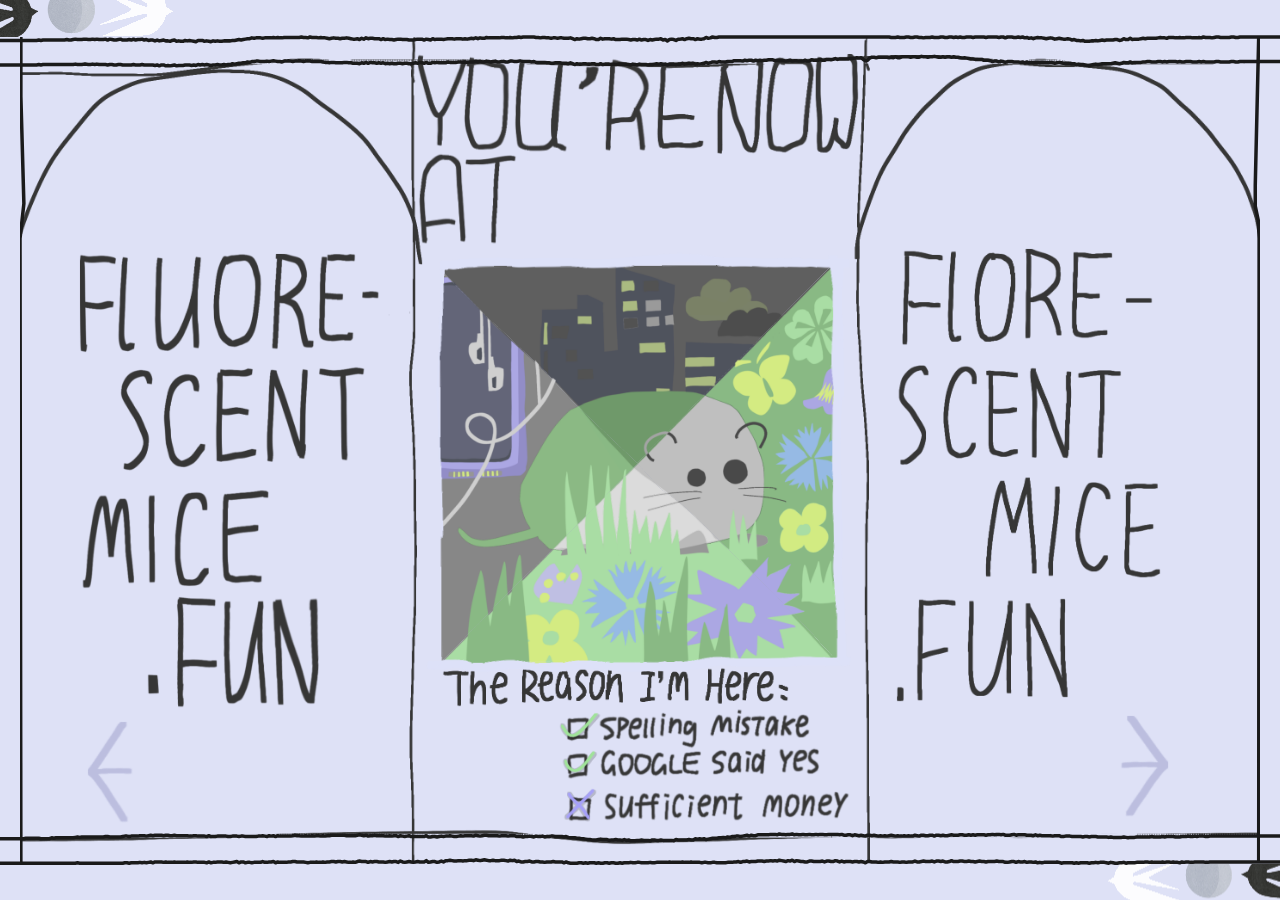
==== public/index.html @ e05ed1c2 "Ship portrait void railings, swallow flow, and UI polish. Add aspect-aware A/I railings with opaque " ====
<!DOCTYPE html>
<html lang="zh-CN">
<head>
  <meta charset="UTF-8" />
  <meta name="viewport" content="width=device-width, initial-scale=1" />
  <title>Attic — fluorescentmice.fun</title>
  <link rel="icon" href="./favicon.ico" sizes="any" />
  <link rel="icon" type="image/png" href="./favicon-32.png" sizes="32x32" />
  <link rel="apple-touch-icon" href="./apple-touch-icon.png" />
  <link rel="preconnect" href="https://fonts.googleapis.com" />
  <link rel="preconnect" href="https://fonts.gstatic.com" crossorigin />
  <link href="https://fonts.googleapis.com/css2?family=Noto+Sans+SC:wght@500;600;700&family=Syne:wght@500;600;700&display=swap" rel="stylesheet" />
  <link rel="stylesheet" href="./cover.css" />
  <link rel="stylesheet" href="./enter.css" />
  <link rel="stylesheet" href="./home.css" />
</head>
<body>
  <div class="flash" id="flash" aria-hidden="true"></div>

  <div class="camera" id="camera">
    <main id="stage" class="stage" aria-label="Attic cover">
      <!-- portrait letterbox: responsive swallow flow (canvas) -->
      <div class="stage-void stage-void-top" aria-hidden="true">
        <div class="void-parallax void-parallax-far" aria-hidden="true">
          <div class="void-railing-arch-back" aria-hidden="true"></div>
          <div class="void-railing-back" aria-hidden="true"></div>
        </div>
        <div class="void-parallax void-parallax-mid">
          <div class="void-row void-row-edge">
            <canvas class="void-flow-canvas" data-side="top" data-slot="edge" data-reversed="1"></canvas>
          </div>
          <div class="void-row void-row-inner">
            <canvas class="void-flow-canvas" data-side="top" data-slot="inner" data-reversed="1"></canvas>
          </div>
          <div class="void-row void-row-art">
            <canvas class="void-flow-canvas" data-side="top" data-slot="art" data-reversed="0"></canvas>
          </div>
        </div>
        <div class="void-parallax void-parallax-near" aria-hidden="true">
          <div class="void-railing-arch-front" aria-hidden="true"></div>
          <div class="void-railing-front" aria-hidden="true"></div>
        </div>
      </div>
      <div class="stage-void stage-void-bot" aria-hidden="true">
        <div class="void-parallax void-parallax-far" aria-hidden="true">
          <div class="void-railing-arch-back" aria-hidden="true"></div>
          <div class="void-railing-back" aria-hidden="true"></div>
        </div>
        <div class="void-parallax void-parallax-mid">
          <div class="void-row void-row-art">
            <canvas class="void-flow-canvas" data-side="bot" data-slot="art" data-reversed="1"></canvas>
          </div>
          <div class="void-row void-row-inner">
            <canvas class="void-flow-canvas" data-side="bot" data-slot="inner" data-reversed="0"></canvas>
          </div>
          <div class="void-row void-row-edge">
            <canvas class="void-flow-canvas" data-side="bot" data-slot="edge" data-reversed="0"></canvas>
          </div>
        </div>
        <div class="void-parallax void-parallax-near" aria-hidden="true">
          <div class="void-railing-arch-front" aria-hidden="true"></div>
          <div class="void-railing-front" aria-hidden="true"></div>
        </div>
      </div>
      <!-- horizontals bleed to full viewport width past the verticals -->
      <svg class="frame-rails-bleed" id="rails-bleed" viewBox="0 0 2880 1920" aria-hidden="true"></svg>
      <div class="artboard" id="artboard">
        <svg class="frame-rails z-rails" viewBox="0 0 2880 1920" aria-hidden="true"></svg>

        <img class="layer z-base" data-layer="outline" alt="" draggable="false" />

        <div class="letters z-content" id="letters" aria-label="YOU'RE NOW AT"></div>

        <div class="illustration z-content" id="illustration" aria-label="Attic illustration"></div>

        <img class="layer z-content" data-layer="text-reason" alt="" draggable="false" />
        <img class="layer z-content" data-layer="checklist-text" alt="" draggable="false" />

        <svg class="sketch-underlines z-under-glyphs" viewBox="0 0 2880 1920" aria-hidden="true"></svg>
        <button type="button" class="text-hit text-hit-top z-texthit" id="hit-top-text" aria-label="YOU'RE NOW AT"></button>
        <div class="text-hits-bottom z-texthit" id="hits-bottom-text"></div>

        <svg class="doors doors-shade z-shade" viewBox="0 0 2880 1920" aria-hidden="true">
          <defs>
            <path id="door-left-path" />
            <path id="door-right-path" />
          </defs>
          <use href="#door-left-path" class="door-shade" data-door="left" />
          <use href="#door-right-path" class="door-shade" data-door="right" />
        </svg>

        <div class="wipe z-underline" data-wipe="underline-green">
          <img class="layer" data-layer="underline-green" alt="" draggable="false" />
        </div>
        <div class="wipe z-underline" data-wipe="underline-magenta">
          <img class="layer" data-layer="underline-magenta" alt="" draggable="false" />
        </div>
        <img class="layer pin z-accent" data-layer="pin-green" alt="" draggable="false" />
        <img class="layer pin z-accent" data-layer="pin-magenta" alt="" draggable="false" />

        <div class="marks z-accent" id="marks" aria-hidden="true"></div>

        <!-- idle/hover: text + arrows on doors -->
        <div class="door-swing-plane z-doordeco" id="door-swing-left" data-side="left">
          <img class="layer" data-layer="text-left-fluorescent" alt="" draggable="false" />
          <img class="layer arrow" data-layer="arrow-left" data-arrow="left" alt="" draggable="false" />
        </div>
        <div class="door-swing-plane z-doordeco" id="door-swing-right" data-side="right">
          <img class="layer" data-layer="text-right-florescent" alt="" draggable="false" />
          <img class="layer arrow" data-layer="arrow-right" data-arrow="right" alt="" draggable="false" />
        </div>

        <svg class="doors doors-hit z-hit" viewBox="0 0 2880 1920" aria-hidden="true">
          <a class="door-link" id="door-left-link" href="#home" data-side="left" aria-label="Enter via fluorescentmice.fun">
            <use href="#door-left-path" class="door-hit" data-door="left" />
          </a>
          <a class="door-link" id="door-right-link" href="#home" data-side="right" aria-label="Enter via florescentmice.fun">
            <use href="#door-right-path" class="door-hit" data-door="right" />
          </a>
        </svg>

        <!-- PNG 失败时：纯 SVG + 字体占位，避免浏览器破图叠字 -->
        <div class="cover-fallback" id="cover-fallback" hidden>
          <svg class="cover-fallback-art" viewBox="0 0 720 480" role="img" aria-labelledby="cover-fallback-title">
            <title id="cover-fallback-title">Attic 封面占位</title>
            <defs>
              <pattern id="fb-stripes" patternUnits="userSpaceOnUse" width="18" height="40" patternTransform="skewX(-28)">
                <rect width="9" height="40" fill="#1a1a18"/>
              </pattern>
            </defs>
            <!-- twin door arches -->
            <g fill="none" stroke="#3a3b4a" stroke-width="7" stroke-linecap="round" stroke-linejoin="round">
              <path d="M118 360 V188 C118 118 168 78 218 78 C268 78 318 118 318 188 V360"/>
              <path d="M402 360 V188 C402 118 452 78 502 78 C552 78 602 118 602 188 V360"/>
              <path d="M168 360 V210"/>
              <path d="M268 360 V210"/>
              <path d="M452 360 V210"/>
              <path d="M552 360 V210"/>
            </g>
            <circle cx="198" cy="250" r="6" fill="#5e5f70"/>
            <circle cx="532" cy="250" r="6" fill="#5e5f70"/>
            <!-- barrier + cone -->
            <g transform="translate(248 292)">
              <rect x="0" y="8" width="168" height="28" rx="2" fill="#e0b045"/>
              <rect x="0" y="8" width="168" height="28" rx="2" fill="url(#fb-stripes)"/>
              <rect x="4" y="36" width="5" height="14" rx="1" fill="#5a4636"/>
              <rect x="159" y="36" width="5" height="14" rx="1" fill="#5a4636"/>
              <text class="cover-fallback-barrier" x="84" y="28" text-anchor="middle">施工中</text>
              <g transform="translate(178 -6)">
                <ellipse cx="20" cy="54" rx="14" ry="3" fill="#3d291c" opacity="0.28"/>
                <path d="M6 50 L20 4 L34 50 Z" fill="#e07a3a"/>
                <path d="M10 50 L20 10 L30 50 Z" fill="#c45c4a"/>
                <rect x="5" y="48" width="30" height="5" rx="1" fill="#1a1a18"/>
                <rect x="12" y="22" width="16" height="4" rx="1" fill="#f7f1e4"/>
                <rect x="10" y="34" width="20" height="4" rx="1" fill="#f7f1e4"/>
              </g>
            </g>
          </svg>
          <div class="cover-fallback-copy">
            <p class="cover-fallback-brand">Attic</p>
            <p class="cover-fallback-lede">阁楼门还在，画暂时没跟上。</p>
            <div class="cover-fallback-actions">
              <button type="button" class="cover-fallback-btn" data-enter="left">fluorescentmice.fun</button>
              <button type="button" class="cover-fallback-btn" data-enter="right">florescentmice.fun</button>
            </div>
          </div>
        </div>
      </div>
    </main>

    <!-- above home + outside .stage hole-mask so the leaf stays solid -->
    <div class="door-enter-layer" id="door-enter-layer" aria-hidden="true">
      <svg class="door-beyond" viewBox="0 0 2880 1920" aria-hidden="true">
        <defs>
          <radialGradient id="door-beyond-glow" cx="50%" cy="45%" r="65%">
            <stop offset="0%" stop-color="#fffef6" stop-opacity="1" />
            <stop offset="45%" stop-color="#f4f0ff" stop-opacity="0.95" />
            <stop offset="100%" stop-color="#dee1f6" stop-opacity="0.2" />
          </radialGradient>
        </defs>
        <path id="door-beyond-path" fill="url(#door-beyond-glow)" />
      </svg>
      <div class="door-pivot" id="door-pivot">
        <div class="door-pivot-root" id="door-pivot-root">
          <div class="door-leaf-thickness" id="door-leaf-thickness" aria-hidden="true"></div>
          <div class="door-face-plane" id="door-face-plane">
            <svg class="door-leaf-svg" viewBox="0 0 2880 1920" aria-hidden="true">
              <path id="door-leaf-path" class="door-leaf-face" fill="#5e5f70" />
            </svg>
            <div class="door-pivot-deco" id="door-pivot-deco"></div>
          </div>
        </div>
      </div>
    </div>
  </div>

  <section class="home" id="home" aria-hidden="true" aria-label="Home">
    <div class="home-atmosphere" aria-hidden="true"></div>
    <div class="home-frame">
      <nav class="bento" aria-label="功能入口 mock">
        <a class="tile c-sky span-banner" href="#about">
          <svg class="motif motif-banner" viewBox="0 0 120 28" aria-hidden="true">
            <circle cx="98" cy="9" r="5" fill="#e8c84a"/>
            <path d="M8 22 Q28 6 48 18 T88 16 L120 22 L120 28 L0 28 Z" fill="#6a8f52"/>
            <rect x="18" y="10" width="14" height="12" fill="#c45c4a"/>
            <path d="M16 10 H34 L30 6 H20 Z" fill="#f0e6d2"/>
          </svg>
          <span class="tile-title">关于阁楼</span>
        </a>

        <a class="tile c-blue span-pear" href="#materials">
          <svg class="motif" viewBox="0 0 40 48" aria-hidden="true">
            <ellipse cx="20" cy="28" rx="12" ry="14" fill="#e8c84a"/>
            <path d="M20 12 C20 12 28 8 30 14" fill="none" stroke="#4a6b38" stroke-width="2"/>
            <ellipse cx="28" cy="12" rx="5" ry="3" fill="#6a8f52"/>
          </svg>
          <span class="tile-title">素材箱</span>
        </a>

        <a class="tile c-brown span-cow" href="#tools">
          <!-- Polish matchbox cow: cream body, black head + patches -->
          <svg class="motif motif-cow" viewBox="0 0 96 56" aria-hidden="true">
            <!-- legs -->
            <rect x="28" y="38" width="5" height="16" fill="#f2f1e6"/>
            <rect x="40" y="38" width="5" height="16" fill="#f2f1e6"/>
            <rect x="58" y="38" width="5" height="16" fill="#f2f1e6"/>
            <rect x="70" y="38" width="5" height="16" fill="#f2f1e6"/>
            <!-- body -->
            <path d="M24 18
              C24 12 30 8 42 8
              L68 8
              C80 8 86 12 86 20
              L86 38
              L24 38
              Z" fill="#f2f1e6"/>
            <!-- tail -->
            <path d="M86 16 L94 12 L92 20 L86 22 Z" fill="#f2f1e6"/>
            <!-- hind patch -->
            <ellipse cx="72" cy="24" rx="11" ry="10" fill="#1a1a18"/>
            <!-- shoulder patch -->
            <path d="M28 12 L48 10 L46 34 L26 34 Z" fill="#1a1a18"/>
            <!-- black head -->
            <path d="M8 14
              L26 12
              L28 34
              L10 36
              C6 36 4 30 4 24
              C4 18 6 14 8 14 Z" fill="#1a1a18"/>
            <!-- ear -->
            <ellipse cx="18" cy="12" rx="4" ry="3" fill="#1a1a18"/>
            <!-- horns -->
            <path d="M12 12 C10 6 8 5 9 10" fill="none" stroke="#1a1a18" stroke-width="2.2" stroke-linecap="round"/>
            <path d="M20 11 C22 5 24 4 23 10" fill="none" stroke="#1a1a18" stroke-width="2.2" stroke-linecap="round"/>
          </svg>
          <span class="tile-title">工具集</span>
        </a>

        <div class="home-hello span-hello">
          <p class="home-brand">Attic</p>
          <h1 class="home-title">嗨，我是 guzi。</h1>
          <p class="home-lede">
            全栈开发 × 手绘设计。<br />
            这里是不断生长的互联网角落——访客不会空手而归。
          </p>
        </div>

        <div class="home-build span-build" aria-hidden="true">
          <div class="build-row" id="build-row">
            <svg class="build-barrier" viewBox="0 0 200 56" preserveAspectRatio="xMidYMid meet" role="img">
              <title>施工中</title>
              <defs>
                <pattern id="barrier-stripes" patternUnits="userSpaceOnUse" width="18" height="56" patternTransform="skewX(-28)">
                  <rect width="9" height="56" fill="#1a1a18"/>
                </pattern>
              </defs>
              <rect x="0" y="8" width="200" height="28" rx="2" fill="#e0b045"/>
              <rect x="0" y="8" width="200" height="28" rx="2" fill="url(#barrier-stripes)"/>
              <rect x="4" y="36" width="5" height="16" rx="1" fill="#5a4636"/>
              <rect x="191" y="36" width="5" height="16" rx="1" fill="#5a4636"/>
              <text class="home-build-label" x="100" y="28" text-anchor="middle" fill="#ffffff" font-size="14" font-weight="700">施工中</text>
            </svg>
            <svg class="build-cone" viewBox="0 0 40 70" preserveAspectRatio="xMidYMid meet" aria-hidden="true">
              <ellipse cx="20" cy="64" rx="16" ry="3" fill="#3d291c" opacity="0.28"/>
              <path d="M6 60 L20 6 L34 60 Z" fill="#e07a3a"/>
              <path d="M10 60 L20 12 L30 60 Z" fill="#c45c4a"/>
              <rect x="4" y="58" width="32" height="5" rx="1" fill="#1a1a18"/>
              <rect x="12" y="26" width="16" height="5" rx="1" fill="#f7f1e4"/>
              <rect x="10" y="40" width="20" height="5" rx="1" fill="#f7f1e4"/>
            </svg>
          </div>
        </div>

        <a class="tile c-butter span-sheep" href="#trophies">
          <!-- Polish matchbox ram: cream silhouette + black spiral horn -->
          <svg class="motif motif-sheep" viewBox="0 0 72 48" aria-hidden="true">
            <rect x="22" y="32" width="3.5" height="14" fill="#f2f1e6"/>
            <rect x="30" y="32" width="3.5" height="14" fill="#f2f1e6"/>
            <rect x="44" y="32" width="3.5" height="14" fill="#f2f1e6"/>
            <rect x="52" y="32" width="3.5" height="14" fill="#f2f1e6"/>
            <rect x="20" y="14" width="42" height="22" rx="9" fill="#f2f1e6"/>
            <!-- head bump -->
            <path d="M14 16 C14 10 20 8 26 10 L28 22 L16 24 C13 24 12 20 14 16 Z" fill="#f2f1e6"/>
            <!-- spiral horn -->
            <path d="M22 12
              C14 8 10 12 12 18
              C14 24 22 24 26 20
              C22 22 16 20 16 16
              C16 12 20 11 24 13 Z" fill="#1a1a18"/>
          </svg>
          <span class="tile-title">奖杯柜</span>
        </a>

        <a class="tile c-moss span-corn" href="#lab">
          <svg class="motif" viewBox="0 0 36 56" aria-hidden="true">
            <path d="M10 18 C4 28 5 42 12 50 L14 28 Z" fill="#7aab5a"/>
            <path d="M26 18 C32 28 31 42 24 50 L22 28 Z" fill="#6a9a4a"/>
            <ellipse cx="18" cy="28" rx="7" ry="18" fill="#e8c84a"/>
            <circle cx="16" cy="18" r="1.3" fill="#c49a2e"/>
            <circle cx="20" cy="22" r="1.3" fill="#c49a2e"/>
            <circle cx="16" cy="26" r="1.3" fill="#c49a2e"/>
            <circle cx="20" cy="30" r="1.3" fill="#c49a2e"/>
            <circle cx="16" cy="34" r="1.3" fill="#c49a2e"/>
            <circle cx="20" cy="38" r="1.3" fill="#c49a2e"/>
            <path d="M18 8 C14 12 14 16 18 12 C22 16 22 12 18 8 Z" fill="#5f8a4e"/>
          </svg>
          <span class="tile-title">实验桌</span>
        </a>

        <a class="tile c-mustard span-star" href="#notes">
          <svg class="motif" viewBox="0 0 48 48" aria-hidden="true">
            <rect x="18" y="18" width="12" height="12" transform="rotate(45 24 24)" fill="#f0e6d2"/>
            <path fill="#d29aa4" d="M24 4 L28 16 L24 20 L20 16 Z"/>
            <path fill="#d29aa4" d="M44 24 L32 28 L28 24 L32 20 Z"/>
            <path fill="#d29aa4" d="M24 44 L20 32 L24 28 L28 32 Z"/>
            <path fill="#d29aa4" d="M4 24 L16 20 L20 24 L16 28 Z"/>
            <path fill="#c47352" d="M24 16 L28 24 L24 32 L20 24 Z"/>
          </svg>
          <span class="tile-title">旅途小记</span>
        </a>

        <a class="tile c-blue span-flower" href="#inbox">
          <div class="flower-row" id="flower-row" aria-hidden="true"></div>
          <span class="tile-title">来信</span>
        </a>

        <a class="tile c-olive span-cow2" href="#garden">
          <!-- matchbox ewe (no horn) + facing right cow pair feel: cream sheep -->
          <svg class="motif motif-sheep" viewBox="0 0 72 48" aria-hidden="true">
            <rect x="18" y="32" width="3.5" height="14" fill="#f2f1e6"/>
            <rect x="26" y="32" width="3.5" height="14" fill="#f2f1e6"/>
            <rect x="40" y="32" width="3.5" height="14" fill="#f2f1e6"/>
            <rect x="48" y="32" width="3.5" height="14" fill="#f2f1e6"/>
            <rect x="14" y="14" width="42" height="22" rx="9" fill="#f2f1e6"/>
            <path d="M48 16 C48 10 54 8 60 10 L62 22 L50 24 C47 24 46 20 48 16 Z" fill="#f2f1e6"/>
          </svg>
          <span class="tile-title">绵羊栏</span>
        </a>

        <a class="tile c-forest span-rabbit" href="#garden">
          <!-- folk flowers from reference sheet -->
          <svg class="motif motif-garden" viewBox="0 0 120 56" aria-hidden="true">
            <!-- 1: white rays + yellow center + green stem -->
            <g transform="translate(4,2)">
              <g stroke="#f2f1e6" stroke-width="1.4" stroke-linecap="round">
                <line x1="18" y1="16" x2="18" y2="2"/>
                <line x1="18" y1="16" x2="18" y2="30"/>
                <line x1="18" y1="16" x2="4" y2="16"/>
                <line x1="18" y1="16" x2="32" y2="16"/>
                <line x1="18" y1="16" x2="8" y2="6"/>
                <line x1="18" y1="16" x2="28" y2="6"/>
                <line x1="18" y1="16" x2="8" y2="26"/>
                <line x1="18" y1="16" x2="28" y2="26"/>
                <line x1="18" y1="16" x2="6" y2="11"/>
                <line x1="18" y1="16" x2="30" y2="11"/>
                <line x1="18" y1="16" x2="6" y2="21"/>
                <line x1="18" y1="16" x2="30" y2="21"/>
              </g>
              <circle cx="18" cy="16" r="5.5" fill="#e8c84a"/>
              <path d="M18 22 V52" stroke="#5f8a4e" stroke-width="2" fill="none"/>
              <ellipse cx="11" cy="30" rx="5" ry="2.4" fill="#5f8a4e" transform="rotate(-35 11 30)"/>
              <ellipse cx="25" cy="30" rx="5" ry="2.4" fill="#5f8a4e" transform="rotate(35 25 30)"/>
              <ellipse cx="11" cy="38" rx="5" ry="2.4" fill="#5f8a4e" transform="rotate(-35 11 38)"/>
              <ellipse cx="25" cy="38" rx="5" ry="2.4" fill="#5f8a4e" transform="rotate(35 25 38)"/>
              <ellipse cx="12" cy="46" rx="4.5" ry="2.2" fill="#5f8a4e" transform="rotate(-32 12 46)"/>
              <ellipse cx="24" cy="46" rx="4.5" ry="2.2" fill="#5f8a4e" transform="rotate(32 24 46)"/>
            </g>
            <!-- 2: thistle — yellow spikes on blue cup -->
            <g transform="translate(42,0)">
              <g fill="#e8c84a">
                <path d="M18 20 L14 2 L16.5 18 Z"/>
                <path d="M18 20 L18 1 L19.5 18 Z"/>
                <path d="M18 20 L22 2 L19.5 18 Z"/>
                <path d="M18 20 L10 6 L15 18 Z"/>
                <path d="M18 20 L26 6 L21 18 Z"/>
                <path d="M18 20 L8 12 L15.5 19 Z"/>
                <path d="M18 20 L28 12 L20.5 19 Z"/>
              </g>
              <path d="M11 20 L18 28 L25 20 Z" fill="#2a4a6e"/>
              <path d="M18 28 V52" stroke="#2a4a6e" stroke-width="2" fill="none"/>
              <path d="M18 34 L8 28 L10 36 Z" fill="#2a4a6e"/>
              <path d="M18 34 L28 28 L26 36 Z" fill="#2a4a6e"/>
              <path d="M18 44 L9 38 L11 46 Z" fill="#2a4a6e"/>
              <path d="M18 44 L27 38 L25 46 Z" fill="#2a4a6e"/>
            </g>
            <!-- 3: white daisy + yellow dotted center + blue stem -->
            <g transform="translate(80,2)">
              <ellipse cx="18" cy="8" rx="4.2" ry="7" fill="#f2f1e6"/>
              <ellipse cx="18" cy="24" rx="4.2" ry="7" fill="#f2f1e6"/>
              <ellipse cx="10" cy="16" rx="7" ry="4.2" fill="#f2f1e6"/>
              <ellipse cx="26" cy="16" rx="7" ry="4.2" fill="#f2f1e6"/>
              <ellipse cx="12" cy="10" rx="5.5" ry="3.2" fill="#f2f1e6" transform="rotate(-40 12 10)"/>
              <ellipse cx="24" cy="10" rx="5.5" ry="3.2" fill="#f2f1e6" transform="rotate(40 24 10)"/>
              <ellipse cx="12" cy="22" rx="5.5" ry="3.2" fill="#f2f1e6" transform="rotate(40 12 22)"/>
              <ellipse cx="24" cy="22" rx="5.5" ry="3.2" fill="#f2f1e6" transform="rotate(-40 24 22)"/>
              <circle cx="18" cy="16" r="6.2" fill="#e8c84a"/>
              <circle cx="16" cy="14" r="1.1" fill="#2a4a6e"/>
              <circle cx="20" cy="14.5" r="1.1" fill="#2a4a6e"/>
              <circle cx="15.5" cy="17.5" r="1.1" fill="#2a4a6e"/>
              <circle cx="18.5" cy="18.5" r="1.1" fill="#2a4a6e"/>
              <circle cx="21" cy="17" r="1.1" fill="#2a4a6e"/>
              <path d="M18 22 V52" stroke="#8eabbf" stroke-width="2" fill="none"/>
              <ellipse cx="11" cy="34" rx="6" ry="2.8" fill="#8eabbf" transform="rotate(-28 11 34)"/>
              <ellipse cx="25" cy="34" rx="6" ry="2.8" fill="#8eabbf" transform="rotate(28 25 34)"/>
              <ellipse cx="11" cy="44" rx="5.5" ry="2.6" fill="#8eabbf" transform="rotate(-28 11 44)"/>
              <ellipse cx="25" cy="44" rx="5.5" ry="2.6" fill="#8eabbf" transform="rotate(28 25 44)"/>
            </g>
          </svg>
          <span class="tile-title">拼布花园</span>
        </a>
      </nav>
    </div>
  </section>

  <script type="module" src="./cover.js"></script>
</body>
</html>
---- public/cover.css ----
:root {
  --bg: #dee1f6;
  --art-w: 2880;
  --art-h: 1920;
  --page-margin-x: 20px;
  --page-margin-y: 22px;
  --ease-soft: cubic-bezier(0.22, 0.61, 0.36, 1);
  --ease-land: cubic-bezier(0.34, 1.3, 0.64, 1);
}

* {
  box-sizing: border-box;
}

html,
body {
  margin: 0;
  height: 100%;
  background: var(--bg);
}

body {
  overflow: hidden;
}

.stage {
  position: relative;
  width: 100%;
  height: 100%;
  display: grid;
  place-items: center;
  background: var(--bg);
  overflow: hidden;
}

/* portrait letterbox: canvas swallow flow — responsive modes */
.stage-void {
  display: none;
  position: absolute;
  left: 0;
  right: 0;
  z-index: 0;
  pointer-events: auto;
  cursor: pointer;
  background-color: var(--bg);
  overflow: visible;
}

.stage-void.is-hidden {
  visibility: hidden;
  pointer-events: none;
}

/* Depth planes for door-zoom parallax (far / mid flock / near) */
.void-parallax {
  position: absolute;
  inset: 0;
  pointer-events: none;
}

.void-parallax-far {
  z-index: 0;
}

.void-parallax-mid {
  z-index: 1;
  /* keep letterbox interactive for moon toggle */
  pointer-events: auto;
}

.void-parallax-near {
  z-index: 3;
}

/* —— portrait railings —— */
/* Tall portrait A-ribs: split front/back so swallows thread the gaps.
   Drawn as background-image (same as posts) — black mask+luminance made them vanish. */
.void-railing-arch-back,
.void-railing-arch-front {
  display: none;
  position: absolute;
  inset: 0;
  pointer-events: none;
  background-repeat: repeat-x;
  background-position: 0 0;
}

.void-railing-arch-back {
  z-index: 0;
  opacity: 0.65;
  background-image: url("./parts/void-railing-arch-back.svg");
}

.void-railing-arch-front {
  z-index: 3;
  /* keep at 1 so horizontal gray bars stay fully opaque (strokes use softer #8B90A8) */
  opacity: 1;
  background-image: url("./parts/void-railing-arch-front.svg");
}

/* Near-square: pillars alternate front/back; gray rails hug black outline */
.void-railing-back,
.void-railing-front {
  display: none;
  position: absolute;
  inset: 0;
  pointer-events: none;
  background-repeat: repeat-x;
  /* tile = 2 slots; roomy gaps between alternating posts — do not reuse A density */
  background-size: 200px 100%;
  background-position: 0 0;
}

.void-railing-back {
  z-index: 0;
  opacity: 0.5;
  background-image: url("./parts/void-railing-post-back.svg");
}

.void-railing-front {
  z-index: 2;
  opacity: 1;
  background-image: url("./parts/void-railing-post-front.svg");
}

.void-row {
  position: absolute;
  left: 0;
  right: 0;
  z-index: 1;
  height: var(--void-tile, 64px);
  opacity: 0;
  visibility: hidden;
  /* Only fade — animating top/bottom across mode switches parks rows off-screen. */
  transition: opacity 0.18s linear;
}

/* Tall A-railing (aspect ≤ 41/50). Two densities vs ref shot ≈ 2/3. */
@media (max-aspect-ratio: 41 / 50) {
  .void-railing-arch-back,
  .void-railing-arch-front {
    display: block;
    background-size: 80px 100%;
  }

  .void-railing-arch-back {
    background-image: url("./parts/void-railing-arch-back.svg");
    background-position: 40px 0;
  }

  .void-railing-arch-front {
    background-image: url("./parts/void-railing-arch-front.svg");
    background-position: 0 0;
  }

  /* wider-than-ref: top tips point down; gray ends swap with the flip */
  .stage-void-top .void-railing-arch-back,
  .stage-void-top .void-railing-arch-front {
    transform: scaleY(-1);
    transform-origin: center center;
  }

  .void-row:has(canvas[data-reversed="0"]) {
    z-index: 1;
  }
  .void-row:has(canvas[data-reversed="1"]) {
    z-index: 2;
  }
}

/* Narrower than ref → denser A, both voids tips up, black=narrow / page=thick */
@media (max-aspect-ratio: 2 / 3) {
  .void-railing-arch-back,
  .void-railing-arch-front {
    background-size: 52px 100%;
  }

  .void-railing-arch-back {
    background-image: url("./parts/void-railing-arch-back-dense.svg");
    background-position: 26px 0;
  }

  .void-railing-arch-front {
    background-image: url("./parts/void-railing-arch-front-dense.svg");
    background-position: 0 0;
  }

  /* cancel flip — tips stay up on top void too */
  .stage-void-top .void-railing-arch-back,
  .stage-void-top .void-railing-arch-front {
    transform: none;
  }

  /* top void: page at tip → thick tip rail / narrow black foot; tips below gray */
  .stage-void-top .void-railing-arch-front {
    background-image: url("./parts/void-railing-arch-front-dense-top.svg");
  }

  .stage-void-top .void-railing-arch-back {
    background-image: url("./parts/void-railing-arch-back-dense-top.svg");
  }

  /* nudge top swallow band slightly toward the artboard */
  .stage-void-top:not(.is-half) .void-parallax-mid {
    top: 12px;
  }
}

/* Near square (≈0.82–1): hand-drawn post sandwich */
@media (min-aspect-ratio: 41 / 50) and (max-aspect-ratio: 1 / 1) {
  .void-railing-back,
  .void-railing-front {
    display: block;
  }
}

.void-row.is-active {
  opacity: 0.92;
  visibility: visible;
  overflow: visible;
}

.void-flow-canvas {
  display: block;
  width: calc(100% + 2 * var(--void-pad-x, 72px));
  height: calc(100% + 2 * var(--void-pad-y, 16px));
  margin-left: calc(-1 * var(--void-pad-x, 72px));
  margin-top: calc(-1 * var(--void-pad-y, 16px));
}

.stage-void-top {
  top: 0;
}

.stage-void-bot {
  bottom: 0;
}

.stage-void-top .void-row-edge {
  top: 0;
}

.stage-void-bot .void-row-edge {
  bottom: 0;
}

/* Dual: both sides measure from the artboard with the same artGap + rowGap. */
.stage-void-top .void-row-art {
  bottom: var(--void-art-gap, 8px);
  top: auto;
}

.stage-void-top .void-row-inner {
  bottom: calc(var(--void-art-gap, 8px) + var(--void-tile, 64px) + var(--void-row-gap, 22px));
  top: auto;
}

.stage-void-bot .void-row-art {
  top: var(--void-art-gap, 8px);
  bottom: auto;
}

.stage-void-bot .void-row-inner {
  top: calc(var(--void-art-gap, 8px) + var(--void-tile, 64px) + var(--void-row-gap, 22px));
  bottom: auto;
}

/* Inset: same inter-row gap, mirrored from the outer edge. */
.stage-void.is-inset .void-row-art,
.stage-void.is-inset .void-row-inner {
  top: auto;
  bottom: auto;
}

.stage-void-top.is-inset .void-row-inner {
  top: var(--void-inset-top, 40px);
}

.stage-void-top.is-inset .void-row-art {
  top: calc(var(--void-inset-top, 40px) + var(--void-tile, 64px) + var(--void-row-gap, 22px));
}

.stage-void-bot.is-inset .void-row-inner {
  bottom: var(--void-inset-top, 40px);
}

.stage-void-bot.is-inset .void-row-art {
  bottom: calc(var(--void-inset-top, 40px) + var(--void-tile, 64px) + var(--void-row-gap, 22px));
}

/* Half row: fill letterbox; oversized tile is centered by canvas draw (not negative top). */
.stage-void.is-half {
  overflow: hidden;
}

.stage-void.is-half .void-row-edge {
  left: 0;
  right: 0;
  height: 100%;
  top: 0;
  bottom: 0;
}

.stage-void-top.is-half .void-row-edge {
  top: 0;
  bottom: 0;
}

.stage-void-bot.is-half .void-row-edge {
  top: 0;
  bottom: 0;
}

@media (max-aspect-ratio: 3 / 2) {
  .stage-void {
    display: block;
  }
}

.artboard {
  position: relative;
  z-index: 1;
  width: min(
    calc(100vw - 2 * var(--page-margin-x)),
    calc((100vh - 2 * var(--page-margin-y)) * (var(--art-w) / var(--art-h)))
  );
  height: min(
    calc(100vh - 2 * var(--page-margin-y)),
    calc((100vw - 2 * var(--page-margin-x)) * (var(--art-h) / var(--art-w)))
  );
  background: var(--bg);
  overflow: hidden;
  user-select: none;
  -webkit-user-select: none;
}

/* PNG 失败占位：纯 SVG + 字体，盖住破图叠字 */
.cover-fallback {
  display: none;
  position: absolute;
  inset: 0;
  z-index: 40;
  box-sizing: border-box;
  padding: clamp(1rem, 3.5vw, 2.5rem);
  background: var(--bg);
  flex-direction: column;
  align-items: center;
  justify-content: center;
  gap: clamp(0.6rem, 1.6vw, 1.25rem);
  text-align: center;
  pointer-events: auto;
}

.artboard.is-fallback .cover-fallback {
  display: flex;
}

.artboard.is-fallback > :not(.cover-fallback) {
  visibility: hidden !important;
  pointer-events: none !important;
}

.cover-fallback-art {
  width: min(78%, 520px);
  height: auto;
  max-height: 52%;
  display: block;
}

.cover-fallback-barrier {
  font-family: "Noto Sans SC", "PingFang SC", "Microsoft YaHei", sans-serif;
  font-size: 14px;
  font-weight: 700;
  fill: #ffffff;
}

.cover-fallback-copy {
  display: flex;
  flex-direction: column;
  align-items: center;
  gap: 0.45rem;
  max-width: 28rem;
}

.cover-fallback-brand {
  margin: 0;
  font-family: Syne, "Noto Sans SC", sans-serif;
  font-weight: 700;
  font-size: clamp(2rem, 6vw, 3.25rem);
  letter-spacing: -0.03em;
  color: #2a2b38;
  line-height: 1;
}

.cover-fallback-lede {
  margin: 0;
  font-family: "Noto Sans SC", "PingFang SC", "Microsoft YaHei", sans-serif;
  font-weight: 500;
  font-size: clamp(0.9rem, 2.2vw, 1.05rem);
  color: #5a5b6e;
  line-height: 1.45;
}

.cover-fallback-actions {
  display: flex;
  flex-wrap: wrap;
  justify-content: center;
  gap: 0.55rem;
  margin-top: 0.35rem;
}

.cover-fallback-btn {
  appearance: none;
  border: 2px solid #3a3b4a;
  background: #fffef8;
  color: #2a2b38;
  font-family: Syne, "Noto Sans SC", sans-serif;
  font-weight: 600;
  font-size: clamp(0.75rem, 1.8vw, 0.9rem);
  padding: 0.55rem 0.95rem;
  border-radius: 999px;
  cursor: pointer;
  transition: background 0.2s var(--ease-soft), transform 0.2s var(--ease-soft);
}

.cover-fallback-btn:hover {
  background: #e8eaf8;
  transform: translateY(-1px);
}

.cover-fallback-btn:focus-visible {
  outline: 2px solid #5e5f70;
  outline-offset: 3px;
}

.z-base { z-index: 1; }
.z-rails { z-index: 3; }
.z-under-glyphs { z-index: 4; } /* underlines sit under letterforms */
.z-content { z-index: 5; }
.z-shade { z-index: 12; }
.z-accent { z-index: 18; }
.z-underline { z-index: 19; }
.z-texthit { z-index: 22; }
.z-hit { z-index: 30; }

.frame-rails {
  position: absolute;
  inset: 0;
  width: 100%;
  height: 100%;
  pointer-events: none;
  overflow: visible;
}

/* full-viewport horizontals — continue past left/right verticals */
.frame-rails-bleed {
  position: absolute;
  left: 0;
  width: 100%;
  top: 0;
  height: 0;
  pointer-events: none;
  overflow: visible;
  z-index: 3;
}

.frame-rails path,
.frame-rails-bleed path {
  fill: none;
  stroke: #1a1a1a;
  /* scales with artboard CSS size so external browsers match IDE weight */
  stroke-width: calc(2.6px * var(--stroke-scale, 1));
  stroke-linecap: round;
  stroke-linejoin: round;
  vector-effect: non-scaling-stroke;
}

/* —— hand-drawn text underlines —— */
.sketch-underlines {
  position: absolute;
  inset: 0;
  width: 100%;
  height: 100%;
  pointer-events: none;
  overflow: visible;
}

.sketch-uline {
  fill: none;
  stroke-linecap: round;
  stroke-linejoin: round;
  vector-effect: non-scaling-stroke;
  stroke-dasharray: 1;
  stroke-dashoffset: 1;
  transition: stroke-dashoffset 0.7s cubic-bezier(0.22, 0.61, 0.36, 1);
}

.sketch-uline.is-top {
  stroke: #7a86a8;
  stroke-width: calc(3.8px * var(--stroke-scale, 1));
  transition-duration: 1.15s;
}

.sketch-uline.is-reason {
  stroke: #8a90a8;
  stroke-width: calc(3.4px * var(--stroke-scale, 1));
}

.sketch-uline.is-check {
  stroke: #9fd48a;
  stroke-width: calc(3.6px * var(--stroke-scale, 1));
}

.sketch-uline.is-cross {
  stroke: #c48ab8;
  stroke-width: calc(3.6px * var(--stroke-scale, 1));
}

.artboard.is-hover-top-text .sketch-uline.is-top {
  stroke-dashoffset: 0;
}

.artboard.is-hover-reason .sketch-uline.is-reason,
.artboard.is-hover-row-0 .sketch-uline.is-row-0,
.artboard.is-hover-row-1 .sketch-uline.is-row-1,
.artboard.is-hover-row-2 .sketch-uline.is-row-2 {
  stroke-dashoffset: 0;
}

.text-hit {
  position: absolute;
  margin: 0;
  padding: 0;
  border: 0;
  background: transparent;
  cursor: pointer;
  appearance: none;
  -webkit-appearance: none;
}

.text-hits-bottom {
  position: absolute;
  inset: 0;
  pointer-events: none;
}

.text-hits-bottom .text-hit {
  pointer-events: auto;
}

.text-hit:focus-visible {
  outline: 2px dashed rgba(80, 90, 120, 0.45);
  outline-offset: 4px;
}

.layer {
  position: absolute;
  display: block;
  pointer-events: none;
  max-width: none;
  image-rendering: auto;
}

/* —— letters hang & drop —— */
.letters {
  position: absolute;
  inset: 0;
  pointer-events: none;
}

.letter {
  position: absolute;
  transform-origin: 0 0;
  opacity: 0;
  will-change: transform, opacity;
}

.letter img {
  display: block;
  width: 100%;
  height: 100%;
  pointer-events: none;
}

.letter-string {
  position: absolute;
  left: 0;
  width: 1px;
  background: linear-gradient(to bottom, rgba(40, 40, 50, 0.35), rgba(40, 40, 50, 0.08));
  transform-origin: top center;
  pointer-events: none;
  opacity: 0;
}

.artboard.is-ready .letter {
  animation: letter-drop 1.15s var(--ease-land) forwards;
}

.artboard.is-ready .letter-string {
  animation: string-settle 1.15s var(--ease-land) forwards;
}

@keyframes letter-drop {
  0% {
    opacity: 0;
    transform: translateY(-42%) rotate(-14deg);
  }
  55% {
    opacity: 1;
  }
  78% {
    transform: translateY(1.6%) rotate(1.4deg);
  }
  100% {
    opacity: 1;
    transform: translateY(0) rotate(0deg);
  }
}

@keyframes string-settle {
  0% {
    opacity: 0.55;
    transform: scaleY(1.55);
  }
  70% {
    opacity: 0.28;
  }
  100% {
    opacity: 0;
    transform: scaleY(1);
  }
}

/* —— illustration triangles —— */
.illustration {
  position: absolute;
  pointer-events: auto;
  overflow: visible;
  z-index: 16;
}

.illustration svg {
  width: 100%;
  height: 100%;
  display: block;
  overflow: visible;
  pointer-events: auto;
}

.illu-floor,
.tri-pieces,
.tri-lifted,
.tri-hits {
  pointer-events: none;
}

.tri-hit {
  pointer-events: fill;
  cursor: pointer;
  fill: rgba(0, 0, 0, 0.001);
}

/* front-light pad: silhouette under shards, drawn at 90% size */
.illu-pad {
  pointer-events: none;
  opacity: 0.4;
}

/* when a shard lifts, that region lightens (more light reaches the pad) */
.illu-pad-lit {
  pointer-events: none;
}

.illu-pad-lit image {
  opacity: 0;
  filter: brightness(1.75) saturate(0.85);
  transition: opacity 0.35s var(--ease-soft);
}

.illu-pad-lit.is-bright image {
  opacity: 0.72;
}

.illu-pad-lit:not(.is-bright) image {
  transition: none;
}

.tri-visual {
  transform: translate3d(0, 0, 0);
  transform-box: view-box;
  filter: brightness(1);
  transition:
    transform 0.45s var(--ease-soft),
    filter 0.45s var(--ease-soft);
  pointer-events: none;
  will-change: transform, filter;
}

/* lift offset set in JS — single piece outward; pair shares one vector (seamless) */
.tri-visual.is-up {
  filter: brightness(1.1);
}

/* —— wipes / pins / arrows —— */
.wipe {
  position: absolute;
  overflow: hidden;
  pointer-events: none;
  clip-path: inset(0 100% 0 0);
  transition: clip-path 0.55s var(--ease-soft);
  z-index: 19; /* above door grey shade */
}

.wipe .layer {
  position: absolute;
  left: 0;
  top: 0;
}

.artboard.is-hover-left .wipe[data-wipe="underline-green"],
.artboard.is-hover-right .wipe[data-wipe="underline-magenta"] {
  clip-path: inset(0 0 0 0);
}

/* Door domain text: diagonal wipe on load — left TR→BL, right TL→BR */
.door-swing-plane img[data-layer="text-left-fluorescent"],
.door-swing-plane img[data-layer="text-right-florescent"] {
  will-change: clip-path;
}

.door-swing-plane img[data-layer="text-left-fluorescent"] {
  clip-path: polygon(100% 0%, 100% 0%, 100% 0%, 100% 0%);
}

.door-swing-plane img[data-layer="text-right-florescent"] {
  clip-path: polygon(0% 0%, 0% 0%, 0% 0%, 0% 0%);
}

.artboard.is-ready .door-swing-plane img[data-layer="text-left-fluorescent"] {
  animation: door-text-wipe-tr-bl 1.15s var(--ease-soft) 0.12s forwards;
}

.artboard.is-ready .door-swing-plane img[data-layer="text-right-florescent"] {
  animation: door-text-wipe-tl-br 1.15s var(--ease-soft) 0.12s forwards;
}

@keyframes door-text-wipe-tr-bl {
  from {
    clip-path: polygon(100% 0%, 100% 0%, 100% 0%, 100% 0%);
  }
  to {
    clip-path: polygon(0% 0%, 100% 0%, 100% 100%, 0% 100%);
  }
}

@keyframes door-text-wipe-tl-br {
  from {
    clip-path: polygon(0% 0%, 0% 0%, 0% 0%, 0% 0%);
  }
  to {
    clip-path: polygon(0% 0%, 100% 0%, 100% 100%, 0% 100%);
  }
}

.pin {
  opacity: 0;
  transform: translateY(0);
  transition: opacity 0.28s ease, transform 0.35s ease, filter 0.28s ease;
  will-change: transform, filter, opacity;
  filter: drop-shadow(0 0 0 transparent);
  pointer-events: none;
}

.artboard.is-hover-left .pin[data-layer="pin-green"],
.artboard.is-hover-right .pin[data-layer="pin-magenta"] {
  opacity: 1;
  animation: pin-float 1.1s ease-in-out infinite;
  /* thin hard white outline — same as arrows */
  filter:
    drop-shadow(1px 0 0 #fff)
    drop-shadow(-1px 0 0 #fff)
    drop-shadow(0 1px 0 #fff)
    drop-shadow(0 -1px 0 #fff)
    drop-shadow(1px 1px 0 #fff)
    drop-shadow(-1px -1px 0 #fff)
    drop-shadow(1px -1px 0 #fff)
    drop-shadow(-1px 1px 0 #fff);
}

@keyframes pin-float {
  0%,
  100% { transform: translateY(0); }
  50% { transform: translateY(-3.5%); }
}

.arrow {
  transform: scale(1);
  transform-origin: center center;
  transition: transform 0.35s var(--ease-soft), filter 0.28s ease;
  will-change: transform, filter;
  filter: drop-shadow(0 0 0 transparent);
}

.artboard.is-hover-left .arrow[data-arrow="left"],
.artboard.is-hover-right .arrow[data-arrow="right"] {
  transform: scale(1.14);
  /* thin hard white outline */
  filter:
    drop-shadow(1px 0 0 #fff)
    drop-shadow(-1px 0 0 #fff)
    drop-shadow(0 1px 0 #fff)
    drop-shadow(0 -1px 0 #fff)
    drop-shadow(1px 1px 0 #fff)
    drop-shadow(-1px -1px 0 #fff)
    drop-shadow(1px -1px 0 #fff)
    drop-shadow(-1px 1px 0 #fff);
}

/* —— doors —— */
.doors {
  position: absolute;
  inset: 0;
  width: 100%;
  height: 100%;
}

.door-link {
  cursor: pointer;
}

.doors-hit {
  pointer-events: none;
}

.door-hit {
  fill: rgba(0, 0, 0, 0.001);
  pointer-events: fill;
}

.door-shade {
  fill: rgba(40, 42, 55, 0);
  pointer-events: none;
  transition: fill 0.28s ease;
}

.artboard.is-hover-left .door-shade[data-door="left"],
.artboard.is-hover-right .door-shade[data-door="right"] {
  fill: rgba(40, 42, 55, 0.16);
}

/* —— checklist marks bounce —— */
.marks {
  position: absolute;
  inset: 0;
  pointer-events: none;
}

.mark {
  position: absolute;
  transform-origin: center center;
  opacity: 0;
  will-change: transform, opacity;
}

.mark-shadow {
  position: absolute;
  left: 0;
  top: 0;
  width: 100%;
  height: 100%;
  display: block;
  object-fit: fill;
  pointer-events: none;
  z-index: 0;
  /* light from front-upper-left → cast touches the ink; thicker stroke, not bigger */
  transform: translate(1px, 1px) rotate(3deg);
  transform-origin: 30% 25%;
  filter:
    brightness(0)
    drop-shadow(0.6px 0 0 #000)
    drop-shadow(-0.6px 0 0 #000)
    drop-shadow(0 0.6px 0 #000)
    drop-shadow(0 -0.6px 0 #000);
  opacity: 0.18;
}

.mark-ink {
  position: relative;
  z-index: 1;
  display: block;
  width: 100%;
  height: 100%;
}

/* lemon-lime 4-point star under the mark — short tutu spin then leave */
.mark-star {
  position: absolute;
  left: 50%;
  top: 50%;
  width: 145%;
  height: 145%;
  margin: 0;
  padding: 0;
  overflow: visible;
  pointer-events: none;
  z-index: 0;
  opacity: 0;
  transform: translate(-50%, -50%) scale(0.15) rotate(0deg);
  transform-origin: center center;
  will-change: transform, opacity;
}

.mark-star polygon {
  fill: #d4eb82;
  stroke: rgba(212, 235, 130, 0.55);
  stroke-width: 0.6;
}

.artboard.is-ready .mark {
  animation: mark-arrive 1.35s var(--ease-land) forwards;
}

.artboard.is-ready .mark-star {
  animation: mark-star-tutu 1.35s cubic-bezier(0.2, 0.7, 0.25, 1) forwards;
}

@keyframes mark-arrive {
  0% {
    opacity: 0;
    transform: translate(var(--from-x), var(--from-y)) scale(0.12) rotate(0deg);
  }
  42% {
    opacity: 1;
    transform: translate(0, 0) scale(1.2) rotate(0deg);
  }
  58% {
    transform: translate(0, 0) scale(0.92) rotate(-8deg);
  }
  72% {
    transform: translate(0, 0) scale(1.04) rotate(6deg);
  }
  86% {
    transform: translate(0, 0) scale(0.98) rotate(-3deg);
  }
  100% {
    opacity: 1;
    transform: translate(0, 0) scale(1) rotate(0deg);
  }
}

/* short spin flare, then leave */
@keyframes mark-star-tutu {
  0% {
    opacity: 0;
    transform: translate(-50%, -50%) scale(0.15) rotate(0deg);
  }
  22% {
    opacity: 1;
    transform: translate(-50%, -50%) scale(0.85) rotate(200deg);
  }
  48% {
    opacity: 1;
    transform: translate(-50%, -50%) scale(1.15) rotate(420deg);
  }
  72% {
    opacity: 0.85;
    transform: translate(-50%, -50%) scale(0.95) rotate(560deg);
  }
  100% {
    opacity: 0;
    transform: translate(-50%, -50%) scale(0.25) rotate(700deg);
  }
}

@media (prefers-reduced-motion: reduce) {
  .wipe { transition: none; }
  .sketch-uline { transition: none; }
  .artboard.is-hover-top-text .sketch-uline.is-top,
  .artboard.is-hover-reason .sketch-uline.is-reason,
  .artboard.is-hover-row-0 .sketch-uline.is-row-0,
  .artboard.is-hover-row-1 .sketch-uline.is-row-1,
  .artboard.is-hover-row-2 .sketch-uline.is-row-2 {
    stroke-dashoffset: 0;
  }
  .artboard.is-ready .letter,
  .artboard.is-ready .letter-string,
  .artboard.is-ready .mark,
  .artboard.is-ready .mark-star {
    animation: none;
    opacity: 1;
    transform: none;
  }
  .artboard.is-ready .door-swing-plane img[data-layer="text-left-fluorescent"],
  .artboard.is-ready .door-swing-plane img[data-layer="text-right-florescent"] {
    animation: none;
    clip-path: polygon(0% 0%, 100% 0%, 100% 100%, 0% 100%);
  }
  .artboard.is-ready .mark-star {
    opacity: 0;
    transform: translate(-50%, -50%) scale(0);
  }
  .tri-visual.is-up {
    transform: none !important;
    filter: none;
  }
  .illu-pad-lit.is-bright image {
    opacity: 0;
  }
  .artboard.is-hover-left .pin[data-layer="pin-green"],
  .artboard.is-hover-right .pin[data-layer="pin-magenta"] {
    animation: none;
    transform: translateY(-2%);
  }
}
---- public/enter.css ----
/* —— enter attic: camera + door + flash —— */
.camera {
  position: relative;
  z-index: 70;
  width: 100vw;
  height: 100vh;
  display: grid;
  place-items: center;
  transform-origin: center center;
  will-change: transform;
  background: var(--bg, #dee1f6);
}

.camera.is-zooming {
  background: transparent;
  /* phase1 settle → phase2 one continuous curve (no second pause) */
  animation: cam-through-door 1.65s cubic-bezier(0.55, 0.02, 0.12, 1) forwards;
}

/* your door-hole luminance mask — home peeks only through the arch */
.camera.is-zooming.has-door-hole {
  background: transparent;
}

.camera.is-zooming.has-door-hole .stage {
  -webkit-mask-image: var(--door-hole-mask);
  mask-image: var(--door-hole-mask);
  -webkit-mask-mode: luminance;
  mask-mode: luminance;
  -webkit-mask-source-type: luminance;
  -webkit-mask-size: 100% 100%;
  mask-size: 100% 100%;
  -webkit-mask-repeat: no-repeat;
  mask-repeat: no-repeat;
  background: transparent;
}

@keyframes cam-through-door {
  0% {
    transform: scale(1);
  }
  /* phase 1 — one approach beat */
  30% {
    transform: scale(1.3);
  }
  /* phase 2 — no plateau, accelerate through the hole */
  100% {
    transform: scale(8.8);
  }
}

/*
  Letterbox depth parallax while the camera zooms.
  Visual scale ≈ camera × layer. Near grows fastest, far lags.
  3 planes when pillars/arches sandwich the flock; mid alone still
  pulls swallows ahead of the flat artboard (2-layer read).
*/
.camera.is-zooming .void-parallax {
  --void-px-ease: cubic-bezier(0.55, 0.02, 0.12, 1);
  --void-px-dur: 1.65s;
  will-change: transform;
  transform-origin: var(--void-px-ox, 50%) var(--void-px-oy, 50%);
}

.stage-void-top .void-parallax {
  --void-px-oy: 100%; /* grow from artboard seam */
}

.stage-void-bot .void-parallax {
  --void-px-oy: 0%;
}

.camera.is-zooming .void-parallax-near {
  /* 100% pillars / arch front — closest */
  animation: void-px-near var(--void-px-dur) var(--void-px-ease) forwards;
}

.camera.is-zooming .void-parallax-mid {
  /* swallows + circles */
  animation: void-px-mid var(--void-px-dur) var(--void-px-ease) forwards;
}

.camera.is-zooming .void-parallax-far {
  /* 50% pillars / arch back — farthest */
  animation: void-px-far var(--void-px-dur) var(--void-px-ease) forwards;
}

@keyframes void-px-near {
  0% {
    transform: scale(1);
  }
  30% {
    transform: scale(1.22);
  }
  100% {
    transform: scale(2.45);
  }
}

@keyframes void-px-mid {
  0% {
    transform: scale(1);
  }
  30% {
    transform: scale(1.1);
  }
  100% {
    transform: scale(1.55);
  }
}

@keyframes void-px-far {
  0% {
    transform: scale(1);
  }
  30% {
    transform: scale(1.02);
  }
  100% {
    /* lag behind camera — reads as farther plane */
    transform: scale(0.92);
  }
}

.z-beyond { z-index: 28; }
.z-doorleaf { z-index: 29; }
.z-doordeco { z-index: 30; }

/* door leaf above home + outside .stage mask so the leaf stays solid */
.door-enter-layer {
  position: absolute;
  left: 0;
  top: 0;
  width: 0;
  height: 0;
  z-index: 85;
  pointer-events: none;
  overflow: visible;
  opacity: 0;
  visibility: hidden;
  transform-style: preserve-3d;
  perspective: 2200px;
  perspective-origin: var(--door-hinge-x, 50%) var(--door-hinge-y, 50%);
}

.door-enter-layer.is-active {
  opacity: 1;
  visibility: visible;
}

.door-beyond {
  position: absolute;
  inset: 0;
  width: 100%;
  height: 100%;
  pointer-events: none;
  opacity: 0;
}

.artboard.is-entering {
  pointer-events: none;
  overflow: visible;
  /* keep cover opaque — hole mask (not full clear) reveals home */
}

/*
  Chromium tears when CSS mask + SVG clipPath share a subtree.
  Park only the clip-heavy illustration; keep your door hole mask + the rest of the cover.
*/
.artboard.is-entering #illustration {
  opacity: 0 !important;
  visibility: hidden !important;
}

/* idle door text — hide while the 3D pivot takes over */
.door-swing-plane {
  position: absolute;
  inset: 0;
  pointer-events: none;
}

.artboard.is-entering .door-swing-plane {
  opacity: 0 !important;
  visibility: hidden;
}

/* unified 3D door: thickness (Z) + face + clipped deco */
.door-pivot {
  position: absolute;
  inset: 0;
  pointer-events: none;
  transform-style: preserve-3d;
}

.door-pivot-root {
  position: absolute;
  inset: 0;
  transform-style: preserve-3d;
  transform-origin: var(--door-hinge-x, 50%) var(--door-hinge-y, 50%);
  will-change: transform;
}

.door-leaf-thickness {
  position: absolute;
  inset: 0;
  transform-style: preserve-3d;
  pointer-events: none;
}

.door-slab {
  position: absolute;
  inset: 0;
  width: 100%;
  height: 100%;
  transform-style: preserve-3d;
  backface-visibility: hidden;
}

.door-slab svg {
  display: block;
  width: 100%;
  height: 100%;
  overflow: visible;
}

.door-slab path {
  fill: #c5c6d4;
  stroke: none;
}

.door-face-plane {
  position: absolute;
  inset: 0;
  transform: translateZ(0.5px);
  transform-style: preserve-3d;
  backface-visibility: hidden;
}

.door-leaf-svg {
  position: absolute;
  inset: 0;
  width: 100%;
  height: 100%;
  pointer-events: none;
  overflow: visible;
}

.door-leaf-face {
  fill: #5e5f70;
  stroke: none;
}

/* text + arrow: same plane as face, masked to door silhouette */
.door-pivot-deco {
  position: absolute;
  inset: 0;
  pointer-events: none;
  -webkit-mask-size: 100% 100%;
  mask-size: 100% 100%;
  -webkit-mask-repeat: no-repeat;
  mask-repeat: no-repeat;
  -webkit-mask-position: center;
  mask-position: center;
}

.door-pivot-deco .layer {
  position: absolute;
  display: block;
  object-fit: fill;
  pointer-events: none;
}

.door-enter-layer.is-enter-left .door-pivot-root {
  animation: door-swing-left 1.15s cubic-bezier(0.18, 0.75, 0.22, 1) forwards;
}

.door-enter-layer.is-enter-right .door-pivot-root {
  animation: door-swing-right 1.15s cubic-bezier(0.18, 0.75, 0.22, 1) forwards;
}

@keyframes door-swing-left {
  0% {
    transform: perspective(2200px) translate3d(0, 0, 0) rotateY(0deg);
  }
  55% {
    transform: perspective(2200px) translate3d(0, 0, 36px) rotateY(-78deg);
  }
  100% {
    transform: perspective(2200px) translate3d(0, 0, 48px) rotateY(-108deg);
  }
}

@keyframes door-swing-right {
  0% {
    transform: perspective(2200px) translate3d(0, 0, 0) rotateY(0deg);
  }
  55% {
    transform: perspective(2200px) translate3d(0, 0, 36px) rotateY(78deg);
  }
  100% {
    transform: perspective(2200px) translate3d(0, 0, 48px) rotateY(108deg);
  }
}

.artboard.is-entering .doors-hit {
  pointer-events: none;
}

/* keep cover opaque — only the door hole mask reveals home */
.stage.is-exiting {
  overflow: visible;
}

.flash {
  position: fixed;
  inset: 0;
  z-index: 100;
  pointer-events: none;
  background: #fffef8;
  opacity: 0;
}

.flash.is-burst {
  animation: flash-burst 0.4s cubic-bezier(0.2, 0.6, 0.2, 1) forwards;
}

@keyframes flash-burst {
  0% { opacity: 0; }
  35% { opacity: 0.35; }
  100% { opacity: 0; }
}

body.is-on-home {
  overflow: hidden;
}

body.is-on-home .camera {
  display: none;
}

@media (prefers-reduced-motion: reduce) {
  .camera.is-zooming {
    animation: none;
  }
  .camera.is-zooming .void-parallax-near,
  .camera.is-zooming .void-parallax-mid,
  .camera.is-zooming .void-parallax-far {
    animation: none;
  }
  .door-enter-layer.is-enter-left .door-pivot-root,
  .door-enter-layer.is-enter-right .door-pivot-root {
    animation: none;
  }
  .door-enter-layer {
    opacity: 0;
    visibility: hidden;
  }
  .flash.is-burst {
    animation: none;
    opacity: 0;
  }
}
---- public/home.css ----
/* —— home: staggered quilt bento, hello center, one screen —— */
.home {
  --ink: #1a1a18;
  --gap: clamp(6px, 1vmin, 10px);
  --tile-radius: 14px;
  --sans: "Noto Sans SC", "PingFang SC", "Microsoft YaHei", "Syne", sans-serif;

  position: fixed;
  inset: 0;
  z-index: 60;
  height: 100dvh;
  width: 100%;
  overflow: hidden;
  opacity: 0;
  visibility: hidden;
  pointer-events: none;
  color: var(--ink);
  font-family: var(--sans);
  background: #dee1f6;
}

.home.is-visible {
  opacity: 1;
  visibility: visible;
  pointer-events: auto;
}

/* direct visit / hash — soft rise */
.home.is-visible:not(.is-enter-zoom):not(.is-bento-hold) {
  animation: home-rise 0.95s cubic-bezier(0.22, 0.61, 0.36, 1) both;
}

@keyframes home-rise {
  from {
    opacity: 0;
    filter: blur(8px);
    transform: translateY(10px);
  }
  to {
    opacity: 1;
    filter: blur(0);
    transform: none;
  }
}

/* measure + hold crates at start pose (no second “reload” flash) */
.home.is-bento-hold {
  opacity: 1;
  visibility: visible;
  pointer-events: none;
}

.home.is-bento-hold .tile,
.home.is-bento-hold .home-hello,
.home.is-bento-hold .home-build {
  opacity: 0.55;
  transform: translate(var(--push-x, 0px), var(--push-y, 0px)) scale(0.28);
  animation: none !important;
}

/* through-door: tiles push apart like expanding crates — once */
.home.is-enter-zoom {
  opacity: 1;
  visibility: visible;
  pointer-events: none;
}

.home.is-enter-zoom.is-visible {
  pointer-events: auto;
}

.home.is-enter-zoom:not(.is-bento-hold) .tile,
.home.is-enter-zoom:not(.is-bento-hold) .home-hello,
.home.is-enter-zoom:not(.is-bento-hold) .home-build {
  animation: tile-push-out 1.15s cubic-bezier(0.2, 0.75, 0.22, 1) both;
  animation-delay: calc(var(--push-i, 0) * 28ms);
  will-change: transform, opacity;
}

@keyframes tile-push-out {
  0% {
    opacity: 0.55;
    transform: translate(var(--push-x, 0px), var(--push-y, 0px)) scale(0.28);
  }
  100% {
    opacity: 1;
    transform: translate(0, 0) scale(1);
  }
}

.home-atmosphere {
  position: absolute;
  inset: 0;
  z-index: -1;
  overflow: hidden;
  background: #dee1f6;
  transform-origin: var(--floor-origin-x, 50%) var(--floor-origin-y, 50%);
  will-change: transform;
}

/* Approach: solid ground color scales far→near with the door camera. */
.home.is-floor-zoom .home-atmosphere {
  animation: floor-approach 1.65s cubic-bezier(0.55, 0.02, 0.12, 1) forwards;
}

@keyframes floor-approach {
  0% {
    transform: scale(0.4);
  }
  30% {
    transform: scale(0.52);
  }
  100% {
    transform: scale(1);
  }
}

.home-frame {
  height: 100%;
  width: min(1120px, 100%);
  margin: 0 auto;
  padding: clamp(8px, 1.5vmin, 16px);
  box-sizing: border-box;
}

.bento {
  height: 100%;
  display: grid;
  grid-template-columns: repeat(12, minmax(0, 1fr));
  /* uneven row rhythm — quilt, not dashboard */
  grid-template-rows: 0.82fr 1.28fr 1.05fr 1.18fr 1.02fr;
  gap: var(--gap);
}

.tile {
  position: relative;
  display: flex;
  flex-direction: column;
  justify-content: flex-end;
  align-items: flex-start;
  gap: 0.15rem;
  min-height: 0;
  padding: clamp(0.4rem, 1.1vmin, 0.7rem);
  border: 0;
  border-radius: var(--tile-radius);
  text-decoration: none;
  color: var(--on-tile, #1a1a18);
  overflow: hidden;
  isolation: isolate;
  background: var(--tile, #9bb5c6);
  transition:
    transform 0.28s cubic-bezier(0.22, 0.61, 0.36, 1),
    filter 0.28s ease,
    box-shadow 0.28s ease;
}

.tile::after {
  content: "";
  position: absolute;
  inset: 0;
  z-index: 0;
  pointer-events: none;
  opacity: 0.22;
  mix-blend-mode: soft-light;
  background-image: url("data:image/svg+xml,%3Csvg viewBox='0 0 200 200' xmlns='http://www.w3.org/2000/svg'%3E%3Cfilter id='n'%3E%3CfeTurbulence type='fractalNoise' baseFrequency='0.9' numOctaves='3' stitchTiles='stitch'/%3E%3C/filter%3E%3Crect width='100%25' height='100%25' filter='url(%23n)' opacity='0.55'/%3E%3C/svg%3E");
  background-size: 140px 140px;
}

a.tile:hover,
a.tile:focus-visible {
  transform: translateY(-3px);
  filter: brightness(1.04);
  box-shadow: 0 6px 18px rgba(26, 26, 24, 0.1);
  outline: none;
  z-index: 1;
}

a.tile:hover .motif,
a.tile:focus-visible .motif {
  transform: scale(1.04);
}

a.tile:focus-visible {
  box-shadow:
    0 0 0 2px var(--on-tile),
    0 6px 18px rgba(26, 26, 24, 0.1);
}

.tile .motif,
.tile .tile-title {
  position: relative;
  z-index: 1;
}

.tile .motif {
  transition: transform 0.28s cubic-bezier(0.22, 0.61, 0.36, 1);
}

.tile-title {
  font-family: var(--sans);
  font-weight: 700;
  font-size: clamp(1.55rem, 4.2vmin, 2.25rem);
  line-height: 1.02;
  letter-spacing: -0.07em;
  color: var(--on-tile, #1a1a18);
}

/* motif dominates the tile */
.motif {
  width: min(78%, 12vmin + 48px);
  max-height: 68%;
  height: auto;
  opacity: 0.95;
  pointer-events: none;
  align-self: center;
  margin: auto 0 0.05rem;
}

.motif-cow {
  width: min(88%, 7.5rem);
  max-height: 62%;
}

.motif-garden {
  width: min(92%, 13rem);
  max-height: 74%;
  align-self: flex-start;
  margin-left: 0.15rem;
}

.motif-banner {
  width: min(58%, 280px);
  max-height: 78%;
  align-self: flex-end;
  margin: 0 0 auto auto;
  opacity: 0.85;
}

.home-hello {
  display: flex;
  flex-direction: column;
  justify-content: center;
  align-items: flex-start;
  gap: 0.3rem;
  min-height: 0;
  padding: clamp(0.4rem, 1.4vmin, 1rem);
  color: var(--ink);
  font-family: var(--sans);
}

.home-build {
  display: flex;
  align-items: flex-end;
  justify-content: flex-start;
  min-height: 0;
  padding: 0.35rem clamp(0.2rem, 0.8vmin, 0.6rem) 0.25rem;
  pointer-events: none;
}

.build-row {
  display: flex;
  flex-direction: row;
  align-items: flex-end;
  justify-content: flex-start;
  gap: 0.45rem;
  width: auto;
  height: auto;
  max-width: 100%;
}

.build-barrier {
  display: block;
  flex: 0 0 auto;
  /* 等比缩放，不拉满格子、不扯斜线/字 */
  width: clamp(7.5rem, 16vmin, 11.5rem);
  height: auto;
  aspect-ratio: 200 / 56;
  overflow: visible;
}

.build-cone {
  display: block;
  flex: 0 0 auto;
  height: clamp(2.6rem, 5.6vmin, 4rem);
  width: auto;
  aspect-ratio: 40 / 70;
  overflow: visible;
}

.home-build-label {
  fill: #ffffff !important;
  color: #ffffff;
  font-family: var(--sans);
  font-weight: 700;
  letter-spacing: -0.05em;
}

.home-brand {
  margin: 0;
  font-family: "Syne", var(--sans);
  font-weight: 700;
  font-size: clamp(2.4rem, 7.2vmin, 4.2rem);
  letter-spacing: -0.07em;
  line-height: 0.88;
  color: #22232f;
}

.home-title {
  margin: 0;
  font-family: var(--sans);
  font-weight: 700;
  font-size: clamp(1.15rem, 2.8vmin, 1.55rem);
  line-height: 1.2;
  letter-spacing: -0.05em;
  color: #1c1e2a;
}

.home-lede {
  margin: 0.05rem 0 0;
  max-width: 24rem;
  font-family: var(--sans);
  font-weight: 500;
  font-size: clamp(0.85rem, 1.9vmin, 1.05rem);
  line-height: 1.4;
  letter-spacing: -0.02em;
  color: rgba(28, 30, 42, 0.78);
}

.c-sky { --tile: #8eabbf; --on-tile: #142430; }
.c-blue { --tile: #9bb5c6; --on-tile: #152430; }
.c-brown { --tile: #6b4a36; --on-tile: #f3ebe2; }
.c-butter { --tile: #d4bc6a; --on-tile: #2a220c; }
.c-moss { --tile: #5f8a4e; --on-tile: #f2f6eb; }
.c-mustard { --tile: #e0b045; --on-tile: #2a1e08; }
.c-olive { --tile: #6a8f52; --on-tile: #f3f7eb; }
.c-forest { --tile: #3f5c38; --on-tile: #eef3e6; }

/* staggered placement — uneven spans, hello still mid */
.span-banner {
  grid-column: 1 / 9;
  grid-row: 1;
  flex-direction: row;
  align-items: flex-end;
  justify-content: space-between;
}

.span-sheep {
  grid-column: 9 / 13;
  grid-row: 1;
}

.span-pear {
  grid-column: 1 / 3;
  grid-row: 2 / 5;
}

.span-cow {
  grid-column: 3 / 5;
  grid-row: 2;
}

.span-hello {
  grid-column: 5 / 10;
  grid-row: 2;
}

.span-build {
  grid-column: 5 / 10;
  grid-row: 3;
}

.span-corn {
  grid-column: 10 / 13;
  grid-row: 2 / 5;
}

.span-star {
  grid-column: 3 / 5;
  grid-row: 3 / 5;
}

.span-flower {
  grid-column: 5 / 10;
  grid-row: 4;
  flex-direction: row;
  align-items: flex-end;
  justify-content: flex-start;
  gap: clamp(0.35rem, 1.2vmin, 0.85rem);
}

.span-flower .tile-title {
  flex: 0 0 auto;
  margin-left: auto;
  align-self: flex-end;
}

.flower-row {
  position: relative;
  z-index: 1;
  display: flex;
  flex-direction: row;
  flex-wrap: nowrap;
  align-items: stretch;
  justify-content: flex-start;
  gap: clamp(1px, 0.35vmin, 4px);
  height: 70%;
  min-width: 0;
  flex: 1 1 auto;
  overflow: visible;
  pointer-events: none;
}

.flower-unit {
  display: block;
  height: 100%;
  width: auto;
  aspect-ratio: 24 / 56;
  flex: 0 0 auto;
  overflow: visible;
}

.span-cow2 {
  grid-column: 1 / 6;
  grid-row: 5;
}

.span-rabbit {
  grid-column: 6 / 13;
  grid-row: 5;
}

@media (max-width: 820px) {
  .bento {
    grid-template-columns: repeat(6, minmax(0, 1fr));
    grid-template-rows: 0.8fr 1.25fr 1.1fr 1.05fr 1fr;
  }

  .span-banner { grid-column: 1 / 5; grid-row: 1; }
  .span-sheep { grid-column: 5 / 7; grid-row: 1; }
  .span-pear { grid-column: 1 / 2; grid-row: 2 / 4; }
  .span-hello { grid-column: 2 / 5; grid-row: 2; }
  .span-build { grid-column: 2 / 5; grid-row: 3; }
  .span-corn { grid-column: 5 / 7; grid-row: 2 / 4; }
  .span-cow { grid-column: 1 / 3; grid-row: 4; }
  .span-star { grid-column: 3 / 5; grid-row: 4; }
  .span-flower { grid-column: 5 / 7; grid-row: 4; }
  .span-cow2 { grid-column: 1 / 4; grid-row: 5; }
  .span-rabbit { grid-column: 4 / 7; grid-row: 5; }
}

@media (max-width: 560px) {
  .bento {
    grid-template-columns: repeat(4, minmax(0, 1fr));
    grid-template-rows: 0.7fr 1.15fr 0.75fr 1fr 1fr 0.95fr;
  }

  .span-banner { grid-column: 1 / 3; grid-row: 1; }
  .span-sheep { grid-column: 3 / 5; grid-row: 1; }
  .span-hello { grid-column: 1 / -1; grid-row: 2; }
  .span-build { grid-column: 1 / -1; grid-row: 3; }
  .span-pear { grid-column: 1 / 2; grid-row: 4 / 6; }
  .span-corn { grid-column: 4 / 5; grid-row: 4 / 6; }
  .span-cow { grid-column: 2 / 4; grid-row: 4; }
  .span-star { grid-column: 2 / 3; grid-row: 5; }
  .span-flower { grid-column: 3 / 4; grid-row: 5; }
  .span-cow2 { grid-column: 1 / 3; grid-row: 6; }
  .span-rabbit { grid-column: 3 / 5; grid-row: 6; }

  .tile-title {
    font-size: clamp(1.25rem, 5.5vw, 1.7rem);
  }

  .home-brand {
    font-size: clamp(2.4rem, 12vw, 3.2rem);
  }

  .motif {
    width: min(72%, 28vw);
    max-height: 62%;
  }
}

@media (prefers-reduced-motion: reduce) {
  .home.is-visible:not(.is-enter-zoom):not(.is-bento-hold) {
    animation: none;
    opacity: 1;
    filter: none;
    transform: none;
  }

  .home.is-bento-hold .tile,
  .home.is-bento-hold .home-hello,
  .home.is-bento-hold .home-build,
  .home.is-enter-zoom:not(.is-bento-hold) .tile,
  .home.is-enter-zoom:not(.is-bento-hold) .home-hello,
  .home.is-enter-zoom:not(.is-bento-hold) .home-build {
    animation: none !important;
    opacity: 1;
    transform: none;
  }

  .home.is-floor-zoom .home-atmosphere {
    animation: none;
    transform: scale(1);
  }

  a.tile:hover,
  a.tile:focus-visible {
    transform: none;
  }
}
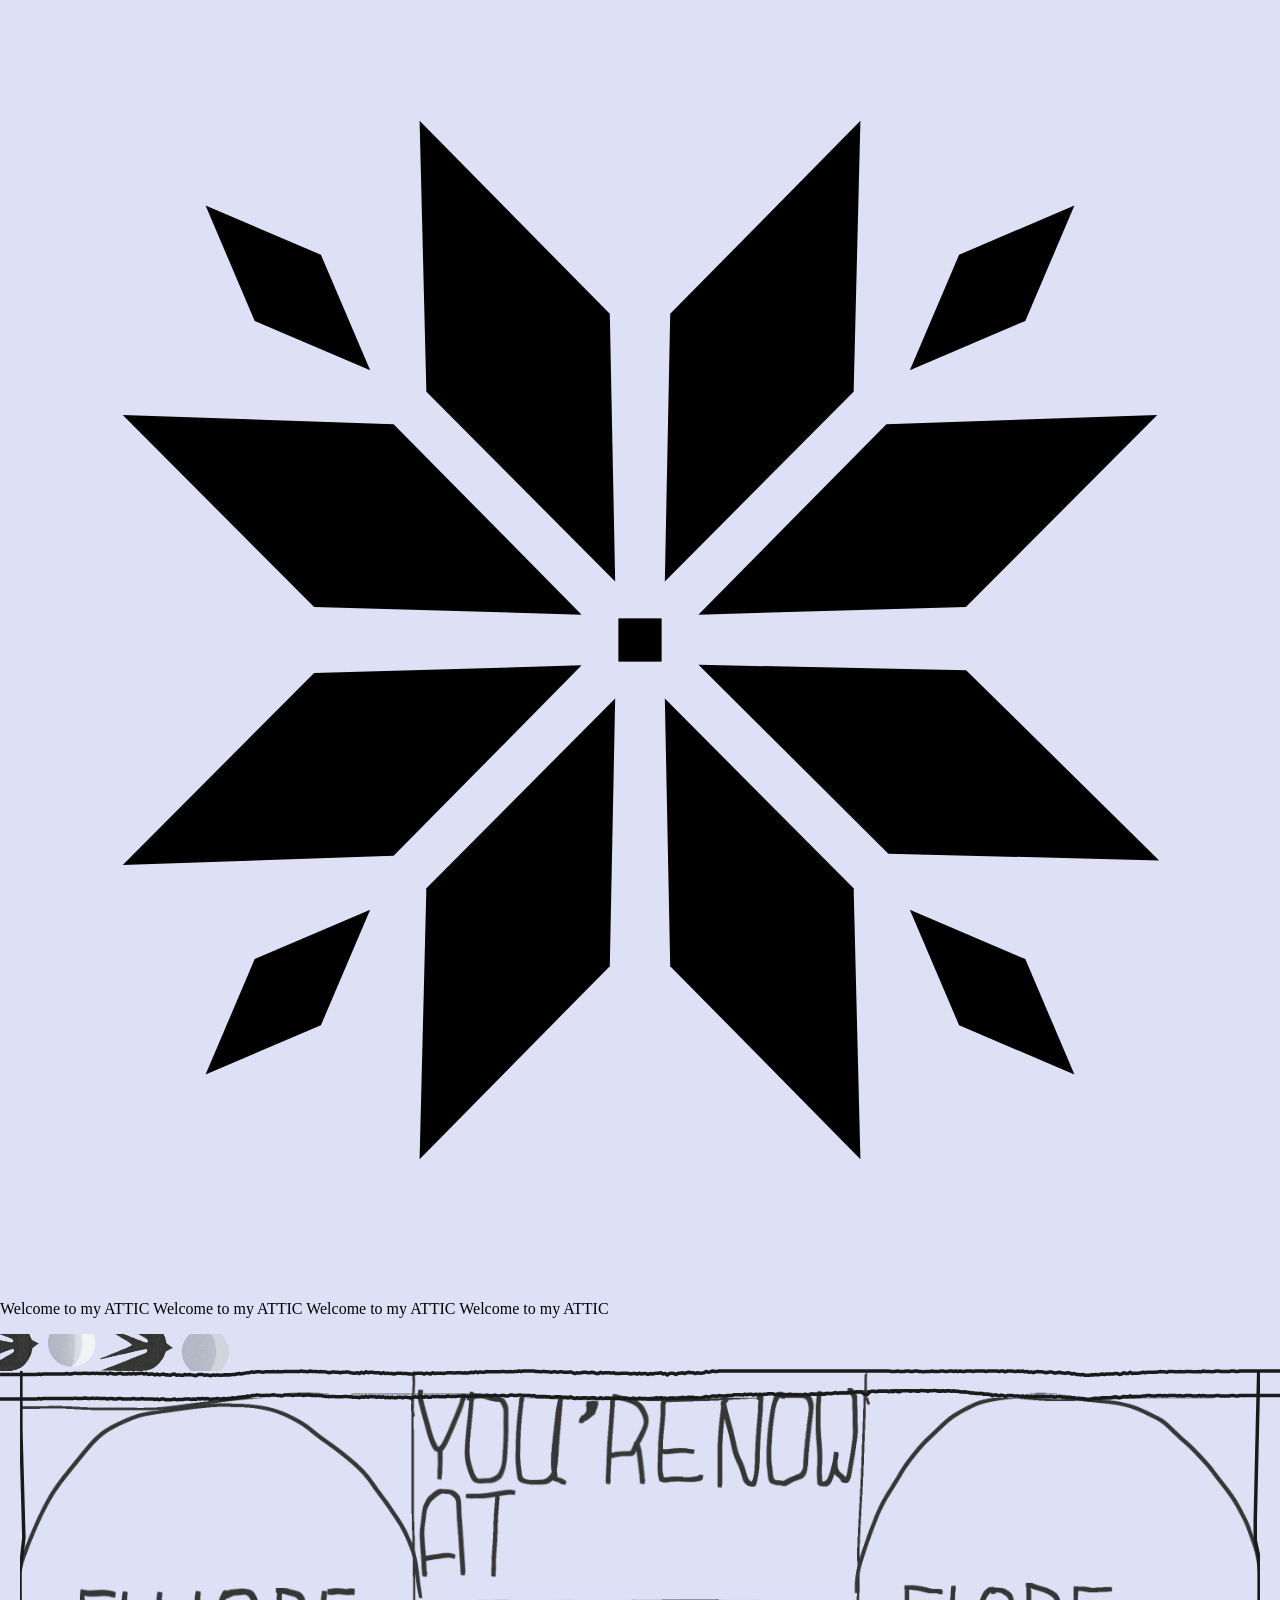
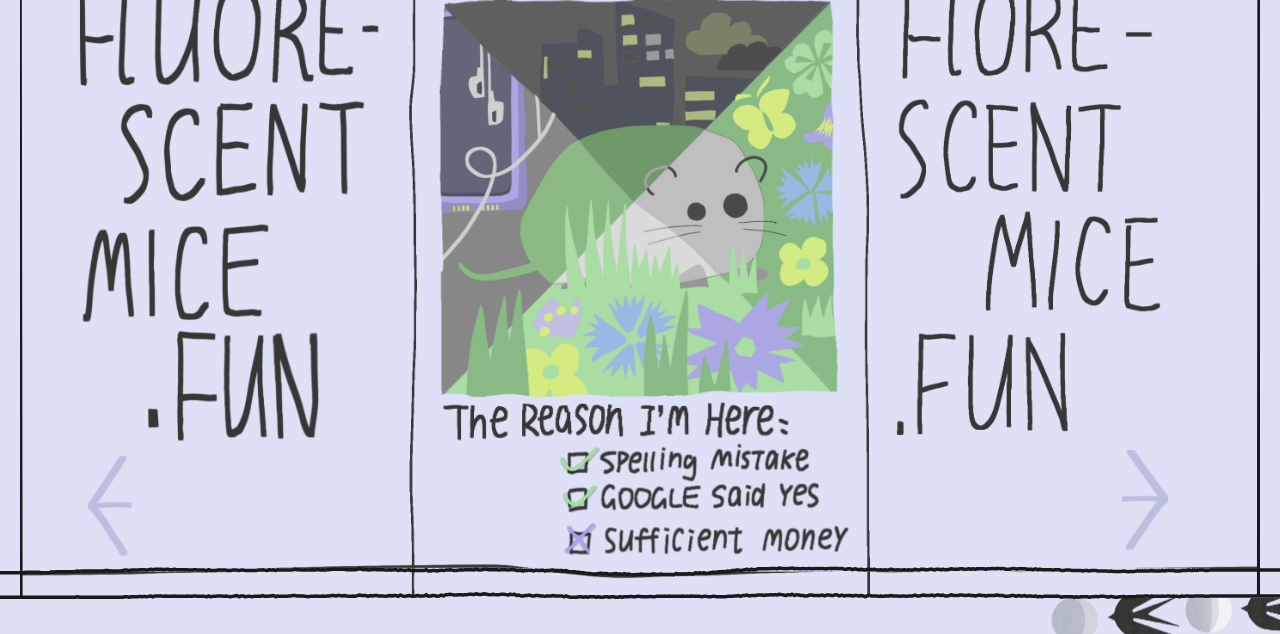
==== commit a9e27091: "Archive the dated-rail folio experiment before rolling back to sticky notes. EOF  Co-authored-by: Cu" ====
--- a/public/index.html
+++ b/public/index.html
@@ -2,19 +2,51 @@
 <html lang="zh-CN">
 <head>
   <meta charset="UTF-8" />
-  <meta name="viewport" content="width=device-width, initial-scale=1" />
+  <meta name="viewport" content="width=device-width, initial-scale=1, maximum-scale=1, user-scalable=no" />
   <title>Attic — fluorescentmice.fun</title>
   <link rel="icon" href="./favicon.ico" sizes="any" />
   <link rel="icon" type="image/png" href="./favicon-32.png" sizes="32x32" />
   <link rel="apple-touch-icon" href="./apple-touch-icon.png" />
   <link rel="preconnect" href="https://fonts.googleapis.com" />
   <link rel="preconnect" href="https://fonts.gstatic.com" crossorigin />
-  <link href="https://fonts.googleapis.com/css2?family=Noto+Sans+SC:wght@500;600;700&family=Syne:wght@500;600;700&display=swap" rel="stylesheet" />
+  <link href="https://fonts.googleapis.com/css2?family=IBM+Plex+Mono:wght@400;500&family=Noto+Sans+SC:wght@500;600;700&family=Syne:wght@500;600;700&display=swap" rel="stylesheet" />
   <link rel="stylesheet" href="./cover.css" />
   <link rel="stylesheet" href="./enter.css" />
   <link rel="stylesheet" href="./home.css" />
+  <link rel="stylesheet" href="./splash.css" />
 </head>
-<body>
+<body class="is-splash">
+  <div class="splash" id="splash" role="status" aria-live="polite" aria-label="Loading Attic">
+    <span class="splash__dot" aria-hidden="true"></span>
+    <div class="splash__stage">
+      <svg class="splash-flower" viewBox="0 0 100 100" aria-hidden="true">
+        <g class="splash-flower__bloom">
+          <rect class="splash-flower__core" x="48.31" y="48.31" width="3.38" height="3.38" />
+          <!-- 8 large petals, clockwise from top -->
+          <g class="splash-flower__petal splash-flower__petal--lg" style="--i:0"><polygon points="48.06,45.43 47.64,24.52 32.78,9.44 33.31,30.60" /></g>
+          <g class="splash-flower__petal splash-flower__petal--lg" style="--i:1"><polygon points="51.94,45.43 66.69,30.60 67.22,9.44 52.36,24.52" /></g>
+          <g class="splash-flower__petal splash-flower__petal--lg" style="--i:2"><polygon points="54.56,48.02 75.46,47.42 90.41,32.43 69.25,33.14" /></g>
+          <g class="splash-flower__petal splash-flower__petal--lg" style="--i:3"><polygon points="54.57,51.94 69.40,66.69 90.56,67.22 75.48,52.36" /></g>
+          <g class="splash-flower__petal splash-flower__petal--lg" style="--i:4"><polygon points="51.94,54.57 52.36,75.48 67.22,90.56 66.69,69.40" /></g>
+          <g class="splash-flower__petal splash-flower__petal--lg" style="--i:5"><polygon points="48.06,54.57 33.31,69.40 32.78,90.56 47.64,75.48" /></g>
+          <g class="splash-flower__petal splash-flower__petal--lg" style="--i:6"><polygon points="45.44,51.98 24.54,52.58 9.59,67.57 30.75,66.86" /></g>
+          <g class="splash-flower__petal splash-flower__petal--lg" style="--i:7"><polygon points="45.44,48.02 30.75,33.14 9.59,32.43 24.54,47.42" /></g>
+          <!-- small petals: all together after larges finish (delay in CSS) -->
+          <g class="splash-flower__petal splash-flower__petal--sm"><polygon points="71.08,28.92 80.10,25.07 83.94,16.06 74.93,19.90" /></g>
+          <g class="splash-flower__petal splash-flower__petal--sm"><polygon points="71.08,71.08 74.93,80.10 83.94,83.94 80.10,74.93" /></g>
+          <g class="splash-flower__petal splash-flower__petal--sm"><polygon points="28.92,71.08 19.90,74.93 16.06,83.94 25.07,80.10" /></g>
+          <g class="splash-flower__petal splash-flower__petal--sm"><polygon points="28.92,28.92 25.07,19.90 16.06,16.06 19.90,25.07" /></g>
+        </g>
+      </svg>
+      <p class="splash-welcome" id="splash-welcome">
+        <span class="splash-welcome__outline" aria-hidden="true">Welcome to my <span class="splash-welcome__emph">ATTIC</span></span>
+        <span class="splash-welcome__embroider" id="splash-fill" aria-hidden="true">Welcome to my <span class="splash-welcome__emph">ATTIC</span></span>
+        <span class="splash-welcome__loose" aria-hidden="true">Welcome to my <span class="splash-welcome__emph">ATTIC</span></span>
+        <span class="splash-welcome__sr">Welcome to my ATTIC</span>
+      </p>
+    </div>
+  </div>
+
   <div class="flash" id="flash" aria-hidden="true"></div>
 
   <div class="camera" id="camera">
@@ -194,242 +226,53 @@
     </div>
   </div>
 
-  <section class="home" id="home" aria-hidden="true" aria-label="Home">
+  <section class="home" id="home" aria-hidden="true" aria-label="Portfolio">
     <div class="home-atmosphere" aria-hidden="true"></div>
-    <div class="home-frame">
-      <nav class="bento" aria-label="功能入口 mock">
-        <a class="tile c-sky span-banner" href="#about">
-          <svg class="motif motif-banner" viewBox="0 0 120 28" aria-hidden="true">
-            <circle cx="98" cy="9" r="5" fill="#e8c84a"/>
-            <path d="M8 22 Q28 6 48 18 T88 16 L120 22 L120 28 L0 28 Z" fill="#6a8f52"/>
-            <rect x="18" y="10" width="14" height="12" fill="#c45c4a"/>
-            <path d="M16 10 H34 L30 6 H20 Z" fill="#f0e6d2"/>
-          </svg>
-          <span class="tile-title">关于阁楼</span>
-        </a>
-
-        <a class="tile c-blue span-pear" href="#materials">
-          <svg class="motif" viewBox="0 0 40 48" aria-hidden="true">
-            <ellipse cx="20" cy="28" rx="12" ry="14" fill="#e8c84a"/>
-            <path d="M20 12 C20 12 28 8 30 14" fill="none" stroke="#4a6b38" stroke-width="2"/>
-            <ellipse cx="28" cy="12" rx="5" ry="3" fill="#6a8f52"/>
-          </svg>
-          <span class="tile-title">素材箱</span>
-        </a>
-
-        <a class="tile c-brown span-cow" href="#tools">
-          <!-- Polish matchbox cow: cream body, black head + patches -->
-          <svg class="motif motif-cow" viewBox="0 0 96 56" aria-hidden="true">
-            <!-- legs -->
-            <rect x="28" y="38" width="5" height="16" fill="#f2f1e6"/>
-            <rect x="40" y="38" width="5" height="16" fill="#f2f1e6"/>
-            <rect x="58" y="38" width="5" height="16" fill="#f2f1e6"/>
-            <rect x="70" y="38" width="5" height="16" fill="#f2f1e6"/>
-            <!-- body -->
-            <path d="M24 18
-              C24 12 30 8 42 8
-              L68 8
-              C80 8 86 12 86 20
-              L86 38
-              L24 38
-              Z" fill="#f2f1e6"/>
-            <!-- tail -->
-            <path d="M86 16 L94 12 L92 20 L86 22 Z" fill="#f2f1e6"/>
-            <!-- hind patch -->
-            <ellipse cx="72" cy="24" rx="11" ry="10" fill="#1a1a18"/>
-            <!-- shoulder patch -->
-            <path d="M28 12 L48 10 L46 34 L26 34 Z" fill="#1a1a18"/>
-            <!-- black head -->
-            <path d="M8 14
-              L26 12
-              L28 34
-              L10 36
-              C6 36 4 30 4 24
-              C4 18 6 14 8 14 Z" fill="#1a1a18"/>
-            <!-- ear -->
-            <ellipse cx="18" cy="12" rx="4" ry="3" fill="#1a1a18"/>
-            <!-- horns -->
-            <path d="M12 12 C10 6 8 5 9 10" fill="none" stroke="#1a1a18" stroke-width="2.2" stroke-linecap="round"/>
-            <path d="M20 11 C22 5 24 4 23 10" fill="none" stroke="#1a1a18" stroke-width="2.2" stroke-linecap="round"/>
-          </svg>
-          <span class="tile-title">工具集</span>
-        </a>
-
-        <div class="home-hello span-hello">
-          <p class="home-brand">Attic</p>
-          <h1 class="home-title">嗨，我是 guzi。</h1>
-          <p class="home-lede">
-            全栈开发 × 手绘设计。<br />
-            这里是不断生长的互联网角落——访客不会空手而归。
-          </p>
-        </div>
-
-        <div class="home-build span-build" aria-hidden="true">
-          <div class="build-row" id="build-row">
-            <svg class="build-barrier" viewBox="0 0 200 56" preserveAspectRatio="xMidYMid meet" role="img">
-              <title>施工中</title>
-              <defs>
-                <pattern id="barrier-stripes" patternUnits="userSpaceOnUse" width="18" height="56" patternTransform="skewX(-28)">
-                  <rect width="9" height="56" fill="#1a1a18"/>
-                </pattern>
-              </defs>
-              <rect x="0" y="8" width="200" height="28" rx="2" fill="#e0b045"/>
-              <rect x="0" y="8" width="200" height="28" rx="2" fill="url(#barrier-stripes)"/>
-              <rect x="4" y="36" width="5" height="16" rx="1" fill="#5a4636"/>
-              <rect x="191" y="36" width="5" height="16" rx="1" fill="#5a4636"/>
-              <text class="home-build-label" x="100" y="28" text-anchor="middle" fill="#ffffff" font-size="14" font-weight="700">施工中</text>
-            </svg>
-            <svg class="build-cone" viewBox="0 0 40 70" preserveAspectRatio="xMidYMid meet" aria-hidden="true">
-              <ellipse cx="20" cy="64" rx="16" ry="3" fill="#3d291c" opacity="0.28"/>
-              <path d="M6 60 L20 6 L34 60 Z" fill="#e07a3a"/>
-              <path d="M10 60 L20 12 L30 60 Z" fill="#c45c4a"/>
-              <rect x="4" y="58" width="32" height="5" rx="1" fill="#1a1a18"/>
-              <rect x="12" y="26" width="16" height="5" rx="1" fill="#f7f1e4"/>
-              <rect x="10" y="40" width="20" height="5" rx="1" fill="#f7f1e4"/>
-            </svg>
-          </div>
-        </div>
-
-        <a class="tile c-butter span-sheep" href="#trophies">
-          <!-- Polish matchbox ram: cream silhouette + black spiral horn -->
-          <svg class="motif motif-sheep" viewBox="0 0 72 48" aria-hidden="true">
-            <rect x="22" y="32" width="3.5" height="14" fill="#f2f1e6"/>
-            <rect x="30" y="32" width="3.5" height="14" fill="#f2f1e6"/>
-            <rect x="44" y="32" width="3.5" height="14" fill="#f2f1e6"/>
-            <rect x="52" y="32" width="3.5" height="14" fill="#f2f1e6"/>
-            <rect x="20" y="14" width="42" height="22" rx="9" fill="#f2f1e6"/>
-            <!-- head bump -->
-            <path d="M14 16 C14 10 20 8 26 10 L28 22 L16 24 C13 24 12 20 14 16 Z" fill="#f2f1e6"/>
-            <!-- spiral horn -->
-            <path d="M22 12
-              C14 8 10 12 12 18
-              C14 24 22 24 26 20
-              C22 22 16 20 16 16
-              C16 12 20 11 24 13 Z" fill="#1a1a18"/>
-          </svg>
-          <span class="tile-title">奖杯柜</span>
-        </a>
-
-        <a class="tile c-moss span-corn" href="#lab">
-          <svg class="motif" viewBox="0 0 36 56" aria-hidden="true">
-            <path d="M10 18 C4 28 5 42 12 50 L14 28 Z" fill="#7aab5a"/>
-            <path d="M26 18 C32 28 31 42 24 50 L22 28 Z" fill="#6a9a4a"/>
-            <ellipse cx="18" cy="28" rx="7" ry="18" fill="#e8c84a"/>
-            <circle cx="16" cy="18" r="1.3" fill="#c49a2e"/>
-            <circle cx="20" cy="22" r="1.3" fill="#c49a2e"/>
-            <circle cx="16" cy="26" r="1.3" fill="#c49a2e"/>
-            <circle cx="20" cy="30" r="1.3" fill="#c49a2e"/>
-            <circle cx="16" cy="34" r="1.3" fill="#c49a2e"/>
-            <circle cx="20" cy="38" r="1.3" fill="#c49a2e"/>
-            <path d="M18 8 C14 12 14 16 18 12 C22 16 22 12 18 8 Z" fill="#5f8a4e"/>
-          </svg>
-          <span class="tile-title">实验桌</span>
-        </a>
-
-        <a class="tile c-mustard span-star" href="#notes">
-          <svg class="motif" viewBox="0 0 48 48" aria-hidden="true">
-            <rect x="18" y="18" width="12" height="12" transform="rotate(45 24 24)" fill="#f0e6d2"/>
-            <path fill="#d29aa4" d="M24 4 L28 16 L24 20 L20 16 Z"/>
-            <path fill="#d29aa4" d="M44 24 L32 28 L28 24 L32 20 Z"/>
-            <path fill="#d29aa4" d="M24 44 L20 32 L24 28 L28 32 Z"/>
-            <path fill="#d29aa4" d="M4 24 L16 20 L20 24 L16 28 Z"/>
-            <path fill="#c47352" d="M24 16 L28 24 L24 32 L20 24 Z"/>
-          </svg>
-          <span class="tile-title">旅途小记</span>
-        </a>
-
-        <a class="tile c-blue span-flower" href="#inbox">
-          <div class="flower-row" id="flower-row" aria-hidden="true"></div>
-          <span class="tile-title">来信</span>
-        </a>
-
-        <a class="tile c-olive span-cow2" href="#garden">
-          <!-- matchbox ewe (no horn) + facing right cow pair feel: cream sheep -->
-          <svg class="motif motif-sheep" viewBox="0 0 72 48" aria-hidden="true">
-            <rect x="18" y="32" width="3.5" height="14" fill="#f2f1e6"/>
-            <rect x="26" y="32" width="3.5" height="14" fill="#f2f1e6"/>
-            <rect x="40" y="32" width="3.5" height="14" fill="#f2f1e6"/>
-            <rect x="48" y="32" width="3.5" height="14" fill="#f2f1e6"/>
-            <rect x="14" y="14" width="42" height="22" rx="9" fill="#f2f1e6"/>
-            <path d="M48 16 C48 10 54 8 60 10 L62 22 L50 24 C47 24 46 20 48 16 Z" fill="#f2f1e6"/>
-          </svg>
-          <span class="tile-title">绵羊栏</span>
-        </a>
-
-        <a class="tile c-forest span-rabbit" href="#garden">
-          <!-- folk flowers from reference sheet -->
-          <svg class="motif motif-garden" viewBox="0 0 120 56" aria-hidden="true">
-            <!-- 1: white rays + yellow center + green stem -->
-            <g transform="translate(4,2)">
-              <g stroke="#f2f1e6" stroke-width="1.4" stroke-linecap="round">
-                <line x1="18" y1="16" x2="18" y2="2"/>
-                <line x1="18" y1="16" x2="18" y2="30"/>
-                <line x1="18" y1="16" x2="4" y2="16"/>
-                <line x1="18" y1="16" x2="32" y2="16"/>
-                <line x1="18" y1="16" x2="8" y2="6"/>
-                <line x1="18" y1="16" x2="28" y2="6"/>
-                <line x1="18" y1="16" x2="8" y2="26"/>
-                <line x1="18" y1="16" x2="28" y2="26"/>
-                <line x1="18" y1="16" x2="6" y2="11"/>
-                <line x1="18" y1="16" x2="30" y2="11"/>
-                <line x1="18" y1="16" x2="6" y2="21"/>
-                <line x1="18" y1="16" x2="30" y2="21"/>
-              </g>
-              <circle cx="18" cy="16" r="5.5" fill="#e8c84a"/>
-              <path d="M18 22 V52" stroke="#5f8a4e" stroke-width="2" fill="none"/>
-              <ellipse cx="11" cy="30" rx="5" ry="2.4" fill="#5f8a4e" transform="rotate(-35 11 30)"/>
-              <ellipse cx="25" cy="30" rx="5" ry="2.4" fill="#5f8a4e" transform="rotate(35 25 30)"/>
-              <ellipse cx="11" cy="38" rx="5" ry="2.4" fill="#5f8a4e" transform="rotate(-35 11 38)"/>
-              <ellipse cx="25" cy="38" rx="5" ry="2.4" fill="#5f8a4e" transform="rotate(35 25 38)"/>
-              <ellipse cx="12" cy="46" rx="4.5" ry="2.2" fill="#5f8a4e" transform="rotate(-32 12 46)"/>
-              <ellipse cx="24" cy="46" rx="4.5" ry="2.2" fill="#5f8a4e" transform="rotate(32 24 46)"/>
-            </g>
-            <!-- 2: thistle — yellow spikes on blue cup -->
-            <g transform="translate(42,0)">
-              <g fill="#e8c84a">
-                <path d="M18 20 L14 2 L16.5 18 Z"/>
-                <path d="M18 20 L18 1 L19.5 18 Z"/>
-                <path d="M18 20 L22 2 L19.5 18 Z"/>
-                <path d="M18 20 L10 6 L15 18 Z"/>
-                <path d="M18 20 L26 6 L21 18 Z"/>
-                <path d="M18 20 L8 12 L15.5 19 Z"/>
-                <path d="M18 20 L28 12 L20.5 19 Z"/>
-              </g>
-              <path d="M11 20 L18 28 L25 20 Z" fill="#2a4a6e"/>
-              <path d="M18 28 V52" stroke="#2a4a6e" stroke-width="2" fill="none"/>
-              <path d="M18 34 L8 28 L10 36 Z" fill="#2a4a6e"/>
-              <path d="M18 34 L28 28 L26 36 Z" fill="#2a4a6e"/>
-              <path d="M18 44 L9 38 L11 46 Z" fill="#2a4a6e"/>
-              <path d="M18 44 L27 38 L25 46 Z" fill="#2a4a6e"/>
-            </g>
-            <!-- 3: white daisy + yellow dotted center + blue stem -->
-            <g transform="translate(80,2)">
-              <ellipse cx="18" cy="8" rx="4.2" ry="7" fill="#f2f1e6"/>
-              <ellipse cx="18" cy="24" rx="4.2" ry="7" fill="#f2f1e6"/>
-              <ellipse cx="10" cy="16" rx="7" ry="4.2" fill="#f2f1e6"/>
-              <ellipse cx="26" cy="16" rx="7" ry="4.2" fill="#f2f1e6"/>
-              <ellipse cx="12" cy="10" rx="5.5" ry="3.2" fill="#f2f1e6" transform="rotate(-40 12 10)"/>
-              <ellipse cx="24" cy="10" rx="5.5" ry="3.2" fill="#f2f1e6" transform="rotate(40 24 10)"/>
-              <ellipse cx="12" cy="22" rx="5.5" ry="3.2" fill="#f2f1e6" transform="rotate(40 12 22)"/>
-              <ellipse cx="24" cy="22" rx="5.5" ry="3.2" fill="#f2f1e6" transform="rotate(-40 24 22)"/>
-              <circle cx="18" cy="16" r="6.2" fill="#e8c84a"/>
-              <circle cx="16" cy="14" r="1.1" fill="#2a4a6e"/>
-              <circle cx="20" cy="14.5" r="1.1" fill="#2a4a6e"/>
-              <circle cx="15.5" cy="17.5" r="1.1" fill="#2a4a6e"/>
-              <circle cx="18.5" cy="18.5" r="1.1" fill="#2a4a6e"/>
-              <circle cx="21" cy="17" r="1.1" fill="#2a4a6e"/>
-              <path d="M18 22 V52" stroke="#8eabbf" stroke-width="2" fill="none"/>
-              <ellipse cx="11" cy="34" rx="6" ry="2.8" fill="#8eabbf" transform="rotate(-28 11 34)"/>
-              <ellipse cx="25" cy="34" rx="6" ry="2.8" fill="#8eabbf" transform="rotate(28 25 34)"/>
-              <ellipse cx="11" cy="44" rx="5.5" ry="2.6" fill="#8eabbf" transform="rotate(-28 11 44)"/>
-              <ellipse cx="25" cy="44" rx="5.5" ry="2.6" fill="#8eabbf" transform="rotate(28 25 44)"/>
-            </g>
-          </svg>
-          <span class="tile-title">拼布花园</span>
-        </a>
-      </nav>
+    <div class="home-sheet">
+      <div class="home-frame">
+        <header class="home-nav">
+          <span class="home-nav__brand">ATTIC / GUZI</span>
+          <span class="home-nav__meta">works · drafting sheet</span>
+          <div class="home-nav__links">
+            <a href="https://www.bugoostudio.com/members/cmq67vgev000b13ywlzq7g05r" target="_blank" rel="noopener noreferrer">Bugoo · guzi</a>
+            <a href="https://github.com/Guzi2005" target="_blank" rel="noopener noreferrer">GitHub</a>
+            <a href="https://space.bilibili.com/95924435" target="_blank" rel="noopener noreferrer">Bilibili</a>
+          </div>
+        </header>
+
+        <div class="bento" aria-label="作品集">
+          <div class="home-hello">
+            <p class="home-brand">Welcome to my ATTIC</p>
+            <h1 class="home-title">嗨，我是 guzi。</h1>
+            <p class="home-lede">
+              全栈开发 × 手绘设计。穿门进来先看作品——布谷、荧光鼠域名、以及最近在 Cursor 里长出来的东西。网格是纸面本身，内容块叠在上面一起滑。
+            </p>
+          </div>
+
+          <p class="folio-section-label">Portfolio / 作品一览</p>
+          <div class="folio-filters" id="folio-filters" role="tablist" aria-label="按来源筛选">
+            <button type="button" class="folio-filter is-active" data-source="all" role="tab" aria-selected="true">All</button>
+            <button type="button" class="folio-filter" data-source="bugoo" role="tab" aria-selected="false">Bugoo</button>
+            <button type="button" class="folio-filter" data-source="fluorescentmice" role="tab" aria-selected="false">fluorescentmice</button>
+            <button type="button" class="folio-filter" data-source="cursor" role="tab" aria-selected="false">Cursor</button>
+            <button type="button" class="folio-filter" data-source="bilibili" role="tab" aria-selected="false">Bilibili</button>
+          </div>
+          <div class="folio-board">
+            <aside class="folio-rail" id="folio-rail" aria-hidden="true"></aside>
+            <div id="works-grid" class="works-grid" aria-live="polite"></div>
+          </div>
+
+          <footer class="home-foot">
+            <span>fluorescentmice.fun · florescentmice.fun · attic</span>
+            <a href="#" id="folio-back-cover">← back to cover</a>
+          </footer>
+        </div>
+      </div>
     </div>
   </section>
+
+  <!-- procedural paper grain (runtime noise tile) -->
+  <div class="paper-grain" id="paper-grain" aria-hidden="true"></div>
 
   <script type="module" src="./cover.js"></script>
 </body>
--- a/public/home.css
+++ b/public/home.css
@@ -1,22 +1,30 @@
-/* —— home: staggered quilt bento, hello center, one screen —— */
+/* —— drafting-paper portfolio (DE SCHOOL–ish grid) —— */
 .home {
-  --ink: #1a1a18;
-  --gap: clamp(6px, 1vmin, 10px);
-  --tile-radius: 14px;
-  --sans: "Noto Sans SC", "PingFang SC", "Microsoft YaHei", "Syne", sans-serif;
+  --ink: #16181c;
+  --paper: #e4e7ea;
+  --paper-deep: #d4d8dd;
+  --paper-lift: #f3f5f7;
+  --line: rgba(22, 32, 42, 0.14);
+  --line-strong: rgba(22, 32, 42, 0.5);
+  --accent: #1a1c20;
+  --gap: 0;
+  --cell: clamp(22px, 2.8vw, 32px);
+  --sans: "Syne", "Noto Sans SC", "PingFang SC", "Microsoft YaHei", sans-serif;
+  --mono: "IBM Plex Mono", "Cascadia Mono", "Consolas", monospace;
 
   position: fixed;
   inset: 0;
   z-index: 60;
   height: 100dvh;
   width: 100%;
-  overflow: hidden;
+  overflow: auto;
   opacity: 0;
   visibility: hidden;
   pointer-events: none;
   color: var(--ink);
   font-family: var(--sans);
-  background: #dee1f6;
+  /* solid only — grid lives on the scrolling sheet, not a fixed overlay */
+  background: var(--paper);
 }
 
 .home.is-visible {
@@ -25,16 +33,15 @@
   pointer-events: auto;
 }
 
-/* direct visit / hash — soft rise */
 .home.is-visible:not(.is-enter-zoom):not(.is-bento-hold) {
-  animation: home-rise 0.95s cubic-bezier(0.22, 0.61, 0.36, 1) both;
+  animation: home-rise 0.85s cubic-bezier(0.22, 0.61, 0.36, 1) both;
 }
 
 @keyframes home-rise {
   from {
     opacity: 0;
-    filter: blur(8px);
-    transform: translateY(10px);
+    filter: blur(6px);
+    transform: translateY(8px);
   }
   to {
     opacity: 1;
@@ -43,7 +50,6 @@
   }
 }
 
-/* measure + hold crates at start pose (no second “reload” flash) */
 .home.is-bento-hold {
   opacity: 1;
   visibility: visible;
@@ -52,13 +58,15 @@
 
 .home.is-bento-hold .tile,
 .home.is-bento-hold .home-hello,
-.home.is-bento-hold .home-build {
+.home.is-bento-hold .folio-section-label,
+.home.is-bento-hold .folio-filters,
+.home.is-bento-hold .home-foot,
+.home.is-bento-hold .folio-spacer {
   opacity: 0.55;
   transform: translate(var(--push-x, 0px), var(--push-y, 0px)) scale(0.28);
   animation: none !important;
 }
 
-/* through-door: tiles push apart like expanding crates — once */
 .home.is-enter-zoom {
   opacity: 1;
   visibility: visible;
@@ -71,441 +79,714 @@
 
 .home.is-enter-zoom:not(.is-bento-hold) .tile,
 .home.is-enter-zoom:not(.is-bento-hold) .home-hello,
-.home.is-enter-zoom:not(.is-bento-hold) .home-build {
-  animation: tile-push-out 1.15s cubic-bezier(0.2, 0.75, 0.22, 1) both;
-  animation-delay: calc(var(--push-i, 0) * 28ms);
+.home.is-enter-zoom:not(.is-bento-hold) .folio-section-label,
+.home.is-enter-zoom:not(.is-bento-hold) .folio-filters,
+.home.is-enter-zoom:not(.is-bento-hold) .home-foot,
+.home.is-enter-zoom:not(.is-bento-hold) .folio-spacer {
+  animation: tile-push-out 1.05s cubic-bezier(0.2, 0.75, 0.22, 1) both;
+  animation-delay: calc(var(--push-i, 0) * 24ms);
   will-change: transform, opacity;
 }
 
 @keyframes tile-push-out {
-  0% {
-    opacity: 0.55;
+  from {
+    opacity: 0.35;
     transform: translate(var(--push-x, 0px), var(--push-y, 0px)) scale(0.28);
   }
-  100% {
+  to {
     opacity: 1;
-    transform: translate(0, 0) scale(1);
+    transform: none;
   }
 }
 
 .home-atmosphere {
+  display: none;
+}
+
+/* Scrolling paper sheet: grid is the paper itself (DE SCHOOL) */
+.home-sheet {
+  position: relative;
+  min-height: 100%;
+  width: 100%;
+  background:
+    linear-gradient(var(--line) 1px, transparent 1px) 0 0 / var(--cell) var(--cell),
+    linear-gradient(90deg, var(--line) 1px, transparent 1px) 0 0 / var(--cell) var(--cell),
+    radial-gradient(120% 80% at 8% 0%, #f2f4f6 0%, var(--paper) 42%, var(--paper-deep) 100%);
+}
+
+.home-frame {
+  position: relative;
+  min-height: 100%;
+  width: min(1180px, calc(100% - 2 * clamp(18px, 2.6vw, 36px)));
+  margin: 0 auto;
+  padding: clamp(1.35rem, 3.6vh, 2.4rem) clamp(0.55rem, 1.6vw, 1.15rem) clamp(3.2rem, 8vh, 5.2rem);
+  border-left: 1px solid var(--line-strong);
+  border-right: 1px solid var(--line-strong);
+}
+
+.home-nav {
+  display: grid;
+  grid-template-columns: 1fr auto;
+  grid-template-areas:
+    "brand links"
+    "meta links";
+  align-items: end;
+  column-gap: 1.5rem;
+  row-gap: 0.25rem;
+  padding: 0.55rem 0.65rem 0.75rem;
+  margin-bottom: clamp(0.85rem, 2vh, 1.35rem);
+  font-family: var(--mono);
+  font-size: 0.78rem;
+  letter-spacing: 0.08em;
+  text-transform: uppercase;
+  background: color-mix(in srgb, var(--paper-lift) 88%, transparent);
+  border: 1px solid var(--line-strong);
+}
+
+.home-nav__brand {
+  grid-area: brand;
+  font-family: var(--sans);
+  font-weight: 700;
+  font-size: 1.05rem;
+  letter-spacing: 0.04em;
+}
+
+.home-nav__meta {
+  grid-area: meta;
+  color: rgba(18, 18, 18, 0.62);
+}
+
+.home-nav__links {
+  grid-area: links;
+  display: flex;
+  flex-wrap: wrap;
+  gap: 0.75rem 1.25rem;
+  justify-content: flex-end;
+  align-self: center;
+}
+
+.home-nav a {
+  color: inherit;
+  text-decoration: none;
+  border-bottom: 1px solid transparent;
+}
+
+.home-nav a:hover {
+  border-bottom-color: currentColor;
+}
+
+.bento {
+  display: grid;
+  grid-template-columns: 1fr;
+  gap: calc(var(--cell) * 1.35);
+  align-items: start;
+}
+
+.home-hello {
+  grid-column: 1 / -1;
+  padding: clamp(0.75rem, 1.8vh, 1.15rem) clamp(0.55rem, 1.2vw, 0.9rem);
+  margin: 0;
+}
+
+.home-brand {
+  margin: 0 0 0.35rem;
+  font-family: var(--mono);
+  font-size: 0.72rem;
+  letter-spacing: 0.14em;
+  text-transform: uppercase;
+  color: rgba(18, 18, 18, 0.55);
+}
+
+.home-title {
+  margin: 0 0 0.55rem;
+  font-size: clamp(1.85rem, 4.6vw, 3.1rem);
+  font-weight: 700;
+  line-height: 1.05;
+  letter-spacing: -0.02em;
+  max-width: 16ch;
+}
+
+.home-lede {
+  margin: 0;
+  max-width: 48ch;
+  font-size: clamp(0.92rem, 1.5vw, 1.05rem);
+  line-height: 1.55;
+  color: rgba(18, 18, 18, 0.78);
+}
+
+.folio-section-label {
+  grid-column: 1 / -1;
+  margin: 0;
+  padding: 0.7rem 0.65rem 0.55rem;
+  font-family: var(--mono);
+  font-size: 0.72rem;
+  letter-spacing: 0.16em;
+  text-transform: uppercase;
+}
+
+.folio-filters {
+  grid-column: 1 / -1;
+  display: flex;
+  flex-wrap: wrap;
+  gap: 0.45rem 0.65rem;
+  margin: 0;
+  padding: 0.45rem 0.35rem;
+}
+
+.folio-filter {
+  appearance: none;
+  border: 1px solid var(--line-strong);
+  background: transparent;
+  color: inherit;
+  font-family: var(--mono);
+  font-size: 0.7rem;
+  letter-spacing: 0.1em;
+  text-transform: uppercase;
+  padding: 0.35rem 0.65rem;
+  cursor: pointer;
+  border-radius: 0;
+}
+
+.folio-filter:hover {
+  background: rgba(18, 18, 18, 0.05);
+}
+
+.folio-filter.is-active {
+  background: var(--ink);
+  color: var(--paper);
+  border-color: var(--ink);
+}
+
+/* —— frame variants (hash-assigned) —— */
+.frame-clear {
+  background: transparent;
+  border: 0;
+  box-shadow: none;
+}
+
+.frame-outer {
+  background: var(--paper-lift);
+  border: 1px solid var(--line-strong);
+  box-shadow: none;
+}
+
+.frame-grid {
+  background:
+    linear-gradient(var(--line) 1px, transparent 1px) 0 0 / 14px 14px,
+    linear-gradient(90deg, var(--line) 1px, transparent 1px) 0 0 / 14px 14px,
+    color-mix(in srgb, var(--paper-lift) 92%, transparent);
+  border: 1px solid var(--line-strong);
+}
+
+.frame-underline {
+  background: transparent;
+  border: 0;
+  border-bottom: 1px solid var(--line-strong);
+  border-radius: 0;
+  box-shadow: none;
+}
+
+.home-hello.frame-underline .home-title,
+.folio-card.frame-underline .folio-card__title {
+  border-bottom: 1px solid var(--ink);
+  padding-bottom: 0.2rem;
+  display: inline-block;
+}
+
+body.is-on-home .paper-grain {
+  opacity: 0.1;
+}
+
+.folio-card:focus-visible {
+  outline: 2px solid var(--ink);
+  outline-offset: 4px;
+}
+
+.folio-filter:focus-visible {
+  outline: 2px solid var(--ink);
+  outline-offset: 2px;
+}
+
+/* Mixed bento: each work is a cluster so pic/copy/date stay together */
+.folio-board {
+  grid-column: 1 / -1;
+  display: grid;
+  position: relative;
+  grid-template-columns: 5.4rem minmax(0, 1fr);
+  column-gap: 0.45rem;
+  align-items: stretch;
+}
+
+.folio-rail {
+  position: relative;
+  min-height: 100%;
+  pointer-events: none;
+}
+
+.folio-rail__line {
   position: absolute;
-  inset: 0;
-  z-index: -1;
+  left: 4.55rem;
+  top: 0.2rem;
+  bottom: 0.2rem;
+  width: 0;
+  border-left: 1px dotted rgba(18, 18, 18, 0.62);
+}
+
+.folio-rail__dot {
+  position: absolute;
+  left: 4.55rem;
+  width: 8px;
+  height: 8px;
+  border: 1px solid var(--ink);
+  border-radius: 50%;
+  background: var(--paper);
+  transform: translate(-50%, -50%);
+  z-index: 1;
+}
+
+.folio-rail__tick {
+  position: absolute;
+  left: 0;
+  width: 4.15rem;
+  transform: translateY(-50%);
+  font-family: var(--mono);
+  font-size: 0.68rem;
+  letter-spacing: 0.04em;
+  line-height: 1.1;
+  text-align: right;
+  white-space: nowrap;
+  color: rgba(18, 18, 18, 0.62);
+}
+
+#works-grid,
+.works-grid {
+  display: flex;
+  flex-direction: column;
+  gap: calc(var(--cell) * 2.8);
+  position: relative;
+  padding: 0.35rem 0.15rem 0.85rem;
+  overflow: visible;
+}
+
+.folio-cluster {
+  display: grid;
+  grid-template-columns: repeat(6, minmax(0, 1fr));
+  grid-auto-rows: var(--cell);
+  column-gap: var(--cell);
+  row-gap: 0;
+  align-items: start;
+}
+
+.folio-cluster[hidden] {
+  display: none !important;
+}
+
+.folio-card,
+.folio-spacer {
+  min-width: 0;
+  position: relative;
+}
+
+.span-1x1 {
+  grid-column: span 2;
+  grid-row: span 8;
+}
+
+.span-drop {
+  grid-column: span 2;
+  grid-row: span 6;
+}
+
+.folio-card {
+  display: flex;
+  flex-direction: column;
+  align-self: start;
+  height: auto;
+  gap: 0.45rem;
+  color: inherit;
+  text-decoration: none;
+  border-radius: 0;
+  box-shadow: none;
+  overflow: visible;
+  z-index: 2;
+  transition: transform 0.25s ease, opacity 0.25s ease;
+}
+
+/* Combo cards: default stack; wide 1×2 = image | text on ONE row */
+.folio-combo {
+  padding: 0.35rem 0.2rem 0.55rem;
+}
+
+.folio-combo.span-1x2 {
+  flex-direction: row;
+  align-items: flex-start;
+  gap: 0.75rem 1rem;
+}
+
+.folio-combo.span-2x1 {
+  flex-direction: column;
+}
+
+.folio-card__media {
+  aspect-ratio: 1 / 1;
+  border: 1px solid var(--line-strong);
+  background:
+    linear-gradient(var(--line) 1px, transparent 1px) 0 0 / 12px 12px,
+    linear-gradient(90deg, var(--line) 1px, transparent 1px) 0 0 / 12px 12px,
+    #ebe6d8;
   overflow: hidden;
-  background: #dee1f6;
-  transform-origin: var(--floor-origin-x, 50%) var(--floor-origin-y, 50%);
-  will-change: transform;
-}
-
-/* Approach: solid ground color scales far→near with the door camera. */
-.home.is-floor-zoom .home-atmosphere {
-  animation: floor-approach 1.65s cubic-bezier(0.55, 0.02, 0.12, 1) forwards;
-}
-
-@keyframes floor-approach {
-  0% {
-    transform: scale(0.4);
-  }
-  30% {
-    transform: scale(0.52);
-  }
-  100% {
-    transform: scale(1);
-  }
-}
-
-.home-frame {
+  position: relative;
+  flex: 0 0 auto;
+}
+
+.folio-combo.span-1x2 .folio-card__media {
+  flex: 0 0 min(40%, 220px);
+  width: min(40%, 220px);
+  align-self: flex-start;
+}
+
+.folio-combo.span-2x1 .folio-card__media {
+  aspect-ratio: 3 / 4;
+  width: 100%;
+}
+
+.folio-card__media img {
+  width: 100%;
   height: 100%;
-  width: min(1120px, 100%);
-  margin: 0 auto;
-  padding: clamp(8px, 1.5vmin, 16px);
-  box-sizing: border-box;
-}
-
-.bento {
-  height: 100%;
-  display: grid;
-  grid-template-columns: repeat(12, minmax(0, 1fr));
-  /* uneven row rhythm — quilt, not dashboard */
-  grid-template-rows: 0.82fr 1.28fr 1.05fr 1.18fr 1.02fr;
-  gap: var(--gap);
-}
-
-.tile {
-  position: relative;
-  display: flex;
-  flex-direction: column;
-  justify-content: flex-end;
-  align-items: flex-start;
-  gap: 0.15rem;
-  min-height: 0;
-  padding: clamp(0.4rem, 1.1vmin, 0.7rem);
-  border: 0;
-  border-radius: var(--tile-radius);
-  text-decoration: none;
-  color: var(--on-tile, #1a1a18);
-  overflow: hidden;
-  isolation: isolate;
-  background: var(--tile, #9bb5c6);
-  transition:
-    transform 0.28s cubic-bezier(0.22, 0.61, 0.36, 1),
-    filter 0.28s ease,
-    box-shadow 0.28s ease;
-}
-
-.tile::after {
+  object-fit: cover;
+  display: block;
+}
+
+.folio-card__media.is-blank {
+  min-height: 120px;
+}
+
+.folio-combo.has-local-grain .folio-card__media::after {
   content: "";
   position: absolute;
   inset: 0;
-  z-index: 0;
   pointer-events: none;
-  opacity: 0.22;
+  opacity: 0.18;
   mix-blend-mode: soft-light;
-  background-image: url("data:image/svg+xml,%3Csvg viewBox='0 0 200 200' xmlns='http://www.w3.org/2000/svg'%3E%3Cfilter id='n'%3E%3CfeTurbulence type='fractalNoise' baseFrequency='0.9' numOctaves='3' stitchTiles='stitch'/%3E%3C/filter%3E%3Crect width='100%25' height='100%25' filter='url(%23n)' opacity='0.55'/%3E%3C/svg%3E");
-  background-size: 140px 140px;
-}
-
-a.tile:hover,
-a.tile:focus-visible {
-  transform: translateY(-3px);
-  filter: brightness(1.04);
-  box-shadow: 0 6px 18px rgba(26, 26, 24, 0.1);
-  outline: none;
-  z-index: 1;
-}
-
-a.tile:hover .motif,
-a.tile:focus-visible .motif {
-  transform: scale(1.04);
-}
-
-a.tile:focus-visible {
-  box-shadow:
-    0 0 0 2px var(--on-tile),
-    0 6px 18px rgba(26, 26, 24, 0.1);
-}
-
-.tile .motif,
-.tile .tile-title {
-  position: relative;
-  z-index: 1;
-}
-
-.tile .motif {
-  transition: transform 0.28s cubic-bezier(0.22, 0.61, 0.36, 1);
-}
-
-.tile-title {
+  background-image: url("data:image/svg+xml;utf8,<svg xmlns='http://www.w3.org/2000/svg' width='64' height='64'><filter id='n'><feTurbulence type='fractalNoise' baseFrequency='0.9' numOctaves='3' stitchTiles='stitch'/><feColorMatrix values='0 0 0 0 0.08  0 0 0 0 0.07  0 0 0 0 0.05  0 0 0 0.55 0'/></filter><rect width='100%' height='100%' filter='url(%23n)'/></svg>");
+  background-size: 64px 64px;
+}
+
+.folio-combo .folio-card__body {
+  justify-content: center;
+}
+
+.folio-card[hidden],
+.folio-spacer[hidden],
+.folio-cluster[hidden] {
+  display: none !important;
+}
+
+.folio-copy {
+  padding: 0.55rem 0.4rem 0.75rem;
+}
+
+.folio-pic {
+  padding: 0.2rem 0.1rem;
+}
+
+.folio-card.frame-clear,
+.folio-card.frame-underline {
+  padding-left: 0.05rem;
+  padding-right: 0.05rem;
+}
+
+.folio-card:hover:not(.folio-date) {
+  transform: translateY(-2px);
+}
+
+.folio-date {
+  padding: 0.35rem 0.1rem 0.9rem 0.05rem;
+  display: flex;
+  flex-direction: column;
+  align-items: flex-start;
+  gap: 0.12rem;
+  pointer-events: none;
+}
+
+.folio-date__n {
   font-family: var(--sans);
   font-weight: 700;
-  font-size: clamp(1.55rem, 4.2vmin, 2.25rem);
-  line-height: 1.02;
-  letter-spacing: -0.07em;
-  color: var(--on-tile, #1a1a18);
-}
-
-/* motif dominates the tile */
-.motif {
-  width: min(78%, 12vmin + 48px);
-  max-height: 68%;
-  height: auto;
-  opacity: 0.95;
-  pointer-events: none;
-  align-self: center;
-  margin: auto 0 0.05rem;
-}
-
-.motif-cow {
-  width: min(88%, 7.5rem);
-  max-height: 62%;
-}
-
-.motif-garden {
-  width: min(92%, 13rem);
-  max-height: 74%;
-  align-self: flex-start;
-  margin-left: 0.15rem;
-}
-
-.motif-banner {
-  width: min(58%, 280px);
-  max-height: 78%;
-  align-self: flex-end;
-  margin: 0 0 auto auto;
-  opacity: 0.85;
-}
-
-.home-hello {
-  display: flex;
-  flex-direction: column;
-  justify-content: center;
-  align-items: flex-start;
-  gap: 0.3rem;
-  min-height: 0;
-  padding: clamp(0.4rem, 1.4vmin, 1rem);
-  color: var(--ink);
-  font-family: var(--sans);
-}
-
-.home-build {
-  display: flex;
-  align-items: flex-end;
-  justify-content: flex-start;
-  min-height: 0;
-  padding: 0.35rem clamp(0.2rem, 0.8vmin, 0.6rem) 0.25rem;
-  pointer-events: none;
-}
-
-.build-row {
-  display: flex;
-  flex-direction: row;
-  align-items: flex-end;
-  justify-content: flex-start;
-  gap: 0.45rem;
-  width: auto;
-  height: auto;
-  max-width: 100%;
-}
-
-.build-barrier {
-  display: block;
-  flex: 0 0 auto;
-  /* 等比缩放，不拉满格子、不扯斜线/字 */
-  width: clamp(7.5rem, 16vmin, 11.5rem);
-  height: auto;
-  aspect-ratio: 200 / 56;
-  overflow: visible;
-}
-
-.build-cone {
-  display: block;
-  flex: 0 0 auto;
-  height: clamp(2.6rem, 5.6vmin, 4rem);
-  width: auto;
-  aspect-ratio: 40 / 70;
-  overflow: visible;
-}
-
-.home-build-label {
-  fill: #ffffff !important;
-  color: #ffffff;
+  font-size: clamp(1.7rem, 3.4vw, 2.75rem);
+  letter-spacing: -0.045em;
+  line-height: 0.92;
+}
+
+.folio-date__to {
+  display: flex;
+  align-items: baseline;
+  gap: 0.35rem;
+}
+
+.folio-date__arrow {
   font-family: var(--sans);
   font-weight: 700;
-  letter-spacing: -0.05em;
-}
-
-.home-brand {
+  font-size: clamp(1.25rem, 2.6vw, 2rem);
+  line-height: 1;
+}
+
+.folio-pic img {
+  width: 100%;
+  height: auto;
+  display: block;
+  object-fit: contain;
+  object-position: center;
+  border: 1px solid var(--line-strong);
+  filter: contrast(1.02) saturate(0.92);
+}
+
+.folio-pic.frame-clear img {
+  border-color: transparent;
+}
+
+.folio-pic.frame-underline img {
+  border: 0;
+  border-bottom: 1px solid var(--line-strong);
+}
+
+.folio-pic.has-local-grain {
+  position: relative;
+}
+
+.folio-pic.has-local-grain::after {
+  content: "";
+  position: absolute;
+  inset: 0.2rem 0.1rem;
+  pointer-events: none;
+  opacity: 0.18;
+  mix-blend-mode: soft-light;
+  background-image: url("data:image/svg+xml;utf8,<svg xmlns='http://www.w3.org/2000/svg' width='64' height='64'><filter id='n'><feTurbulence type='fractalNoise' baseFrequency='0.9' numOctaves='3' stitchTiles='stitch'/><feColorMatrix values='0 0 0 0 0.08  0 0 0 0 0.07  0 0 0 0 0.05  0 0 0 0.55 0'/></filter><rect width='100%' height='100%' filter='url(%23n)'/></svg>");
+  background-size: 64px 64px;
+}
+
+.folio-card__body {
+  display: flex;
+  flex-direction: column;
+  gap: 0.45rem;
+  padding: 0 0.05rem 0.2rem;
+  flex: 1 1 auto;
+  min-width: 0;
+  position: relative;
+  z-index: 2;
+}
+
+.folio-card__title {
   margin: 0;
-  font-family: "Syne", var(--sans);
+  font-size: clamp(0.95rem, 1.4vw, 1.08rem);
   font-weight: 700;
-  font-size: clamp(2.4rem, 7.2vmin, 4.2rem);
-  letter-spacing: -0.07em;
-  line-height: 0.88;
-  color: #22232f;
-}
-
-.home-title {
+  letter-spacing: 0.02em;
+  text-transform: uppercase;
+  line-height: 1.25;
+}
+
+.folio-card__blurb {
   margin: 0;
-  font-family: var(--sans);
-  font-weight: 700;
-  font-size: clamp(1.15rem, 2.8vmin, 1.55rem);
-  line-height: 1.2;
-  letter-spacing: -0.05em;
-  color: #1c1e2a;
-}
-
-.home-lede {
-  margin: 0.05rem 0 0;
-  max-width: 24rem;
-  font-family: var(--sans);
-  font-weight: 500;
-  font-size: clamp(0.85rem, 1.9vmin, 1.05rem);
-  line-height: 1.4;
-  letter-spacing: -0.02em;
-  color: rgba(28, 30, 42, 0.78);
-}
-
-.c-sky { --tile: #8eabbf; --on-tile: #142430; }
-.c-blue { --tile: #9bb5c6; --on-tile: #152430; }
-.c-brown { --tile: #6b4a36; --on-tile: #f3ebe2; }
-.c-butter { --tile: #d4bc6a; --on-tile: #2a220c; }
-.c-moss { --tile: #5f8a4e; --on-tile: #f2f6eb; }
-.c-mustard { --tile: #e0b045; --on-tile: #2a1e08; }
-.c-olive { --tile: #6a8f52; --on-tile: #f3f7eb; }
-.c-forest { --tile: #3f5c38; --on-tile: #eef3e6; }
-
-/* staggered placement — uneven spans, hello still mid */
-.span-banner {
-  grid-column: 1 / 9;
-  grid-row: 1;
-  flex-direction: row;
-  align-items: flex-end;
+  font-size: 0.84rem;
+  line-height: 1.5;
+  color: rgba(18, 18, 18, 0.72);
+}
+
+.folio-card__tags {
+  margin: 0.15rem 0 0;
+  font-family: var(--mono);
+  font-size: 0.68rem;
+  letter-spacing: 0.04em;
+  color: rgba(18, 18, 18, 0.48);
+}
+
+.folio-card__cta {
+  margin-top: auto;
+  padding-top: 0.35rem;
+  align-self: flex-start;
+  font-family: var(--mono);
+  font-size: 0.72rem;
+  letter-spacing: 0.12em;
+  text-transform: uppercase;
+  border-bottom: 1px solid currentColor;
+  padding-bottom: 1px;
+}
+
+.folio-card__links {
+  display: flex;
+  flex-wrap: wrap;
+  gap: 0.3rem 0.75rem;
+  margin: 0.2rem 0 0;
+  font-family: var(--mono);
+  font-size: 0.68rem;
+  letter-spacing: 0.06em;
+  text-transform: uppercase;
+}
+
+.folio-card__link {
+  color: inherit;
+  text-decoration: none;
+  border-bottom: 1px solid currentColor;
+  padding-bottom: 1px;
+}
+
+.folio-card__link:hover {
+  opacity: 0.7;
+}
+
+.folio-edit-launch {
+  margin-left: auto;
+}
+
+.folio-empty {
+  grid-column: 1 / -1;
+  font-family: var(--mono);
+  font-size: 0.85rem;
+}
+
+/* Quiet empty cell — air, not a mystery stipple slab */
+.folio-spacer {
+  min-height: 0;
+  pointer-events: none;
+  background: transparent;
+}
+
+.folio-spacer.frame-underline {
+  border: 0;
+  border-bottom: 1px solid var(--line);
+  background: transparent;
+}
+
+.home-foot {
+  grid-column: 1 / -1;
+  margin-top: 0.35rem;
+  padding: 0.75rem 0.55rem;
+  font-family: var(--mono);
+  font-size: 0.7rem;
+  letter-spacing: 0.08em;
+  text-transform: uppercase;
+  color: rgba(18, 18, 18, 0.5);
+  display: flex;
+  flex-wrap: wrap;
+  gap: 0.5rem 1.25rem;
   justify-content: space-between;
 }
 
-.span-sheep {
-  grid-column: 9 / 13;
-  grid-row: 1;
-}
-
-.span-pear {
-  grid-column: 1 / 3;
-  grid-row: 2 / 5;
-}
-
-.span-cow {
-  grid-column: 3 / 5;
-  grid-row: 2;
-}
-
-.span-hello {
-  grid-column: 5 / 10;
-  grid-row: 2;
-}
-
-.span-build {
-  grid-column: 5 / 10;
-  grid-row: 3;
-}
-
-.span-corn {
-  grid-column: 10 / 13;
-  grid-row: 2 / 5;
-}
-
-.span-star {
-  grid-column: 3 / 5;
-  grid-row: 3 / 5;
-}
-
-.span-flower {
-  grid-column: 5 / 10;
-  grid-row: 4;
-  flex-direction: row;
-  align-items: flex-end;
-  justify-content: flex-start;
-  gap: clamp(0.35rem, 1.2vmin, 0.85rem);
-}
-
-.span-flower .tile-title {
-  flex: 0 0 auto;
-  margin-left: auto;
-  align-self: flex-end;
-}
-
-.flower-row {
-  position: relative;
-  z-index: 1;
-  display: flex;
-  flex-direction: row;
-  flex-wrap: nowrap;
-  align-items: stretch;
-  justify-content: flex-start;
-  gap: clamp(1px, 0.35vmin, 4px);
-  height: 70%;
-  min-width: 0;
-  flex: 1 1 auto;
-  overflow: visible;
-  pointer-events: none;
-}
-
-.flower-unit {
-  display: block;
-  height: 100%;
-  width: auto;
-  aspect-ratio: 24 / 56;
-  flex: 0 0 auto;
-  overflow: visible;
-}
-
-.span-cow2 {
-  grid-column: 1 / 6;
-  grid-row: 5;
-}
-
-.span-rabbit {
-  grid-column: 6 / 13;
-  grid-row: 5;
-}
-
-@media (max-width: 820px) {
-  .bento {
-    grid-template-columns: repeat(6, minmax(0, 1fr));
-    grid-template-rows: 0.8fr 1.25fr 1.1fr 1.05fr 1fr;
-  }
-
-  .span-banner { grid-column: 1 / 5; grid-row: 1; }
-  .span-sheep { grid-column: 5 / 7; grid-row: 1; }
-  .span-pear { grid-column: 1 / 2; grid-row: 2 / 4; }
-  .span-hello { grid-column: 2 / 5; grid-row: 2; }
-  .span-build { grid-column: 2 / 5; grid-row: 3; }
-  .span-corn { grid-column: 5 / 7; grid-row: 2 / 4; }
-  .span-cow { grid-column: 1 / 3; grid-row: 4; }
-  .span-star { grid-column: 3 / 5; grid-row: 4; }
-  .span-flower { grid-column: 5 / 7; grid-row: 4; }
-  .span-cow2 { grid-column: 1 / 4; grid-row: 5; }
-  .span-rabbit { grid-column: 4 / 7; grid-row: 5; }
-}
-
-@media (max-width: 560px) {
-  .bento {
+.home-foot a {
+  color: inherit;
+}
+
+@media (max-width: 900px) {
+  .folio-board {
+    grid-template-columns: 4.4rem minmax(0, 1fr);
+  }
+
+  .folio-rail__line,
+  .folio-rail__dot {
+    left: 3.55rem;
+  }
+
+  .folio-rail__tick {
+    width: 3.2rem;
+  }
+
+  .folio-cluster {
     grid-template-columns: repeat(4, minmax(0, 1fr));
-    grid-template-rows: 0.7fr 1.15fr 0.75fr 1fr 1fr 0.95fr;
-  }
-
-  .span-banner { grid-column: 1 / 3; grid-row: 1; }
-  .span-sheep { grid-column: 3 / 5; grid-row: 1; }
-  .span-hello { grid-column: 1 / -1; grid-row: 2; }
-  .span-build { grid-column: 1 / -1; grid-row: 3; }
-  .span-pear { grid-column: 1 / 2; grid-row: 4 / 6; }
-  .span-corn { grid-column: 4 / 5; grid-row: 4 / 6; }
-  .span-cow { grid-column: 2 / 4; grid-row: 4; }
-  .span-star { grid-column: 2 / 3; grid-row: 5; }
-  .span-flower { grid-column: 3 / 4; grid-row: 5; }
-  .span-cow2 { grid-column: 1 / 3; grid-row: 6; }
-  .span-rabbit { grid-column: 3 / 5; grid-row: 6; }
-
-  .tile-title {
-    font-size: clamp(1.25rem, 5.5vw, 1.7rem);
-  }
-
-  .home-brand {
-    font-size: clamp(2.4rem, 12vw, 3.2rem);
-  }
-
-  .motif {
-    width: min(72%, 28vw);
-    max-height: 62%;
+  }
+
+  .span-1x1,
+  .span-drop {
+    grid-column: span 2;
+  }
+}
+
+@media (max-width: 720px) {
+  .home-frame {
+    width: min(100% - 1.2rem, 640px);
+  }
+
+  .home-nav {
+    grid-template-columns: 1fr;
+    grid-template-areas:
+      "brand"
+      "meta"
+      "links";
+  }
+
+  .home-nav__links {
+    justify-content: flex-start;
+    margin-top: 0.35rem;
+  }
+
+  .home-title {
+    max-width: none;
+  }
+
+  .folio-board {
+    grid-template-columns: 1fr;
+  }
+
+  .folio-rail {
+    display: none;
+  }
+
+  #works-grid,
+  .works-grid {
+    gap: 2.1rem;
+    padding: 0;
+  }
+
+  .folio-cluster {
+    grid-template-columns: repeat(2, minmax(0, 1fr));
+    grid-auto-rows: auto;
+    column-gap: 0.95rem;
+    row-gap: 1.35rem;
+  }
+
+  .span-1x1,
+  .span-drop {
+    grid-column: span 1;
+    grid-row: span auto;
+  }
+
+  .folio-card {
+    grid-column: span 1;
+    grid-row: auto;
+  }
+
+  .folio-combo.span-1x2 {
+    flex-direction: column;
+  }
+
+  .folio-combo.span-1x2 .folio-card__media {
+    width: 100%;
+    flex: 0 0 auto;
+    max-width: none;
+  }
+
+  .folio-spacer {
+    display: none;
+  }
+}
+
+@media (max-width: 420px) {
+  .folio-cluster {
+    grid-template-columns: 1fr;
+  }
+
+  .span-1x1,
+  .span-drop {
+    grid-column: span 1;
   }
 }
 
 @media (prefers-reduced-motion: reduce) {
-  .home.is-visible:not(.is-enter-zoom):not(.is-bento-hold) {
-    animation: none;
-    opacity: 1;
-    filter: none;
-    transform: none;
-  }
-
-  .home.is-bento-hold .tile,
-  .home.is-bento-hold .home-hello,
-  .home.is-bento-hold .home-build,
+  .home.is-visible:not(.is-enter-zoom):not(.is-bento-hold),
   .home.is-enter-zoom:not(.is-bento-hold) .tile,
   .home.is-enter-zoom:not(.is-bento-hold) .home-hello,
-  .home.is-enter-zoom:not(.is-bento-hold) .home-build {
+  .home.is-enter-zoom:not(.is-bento-hold) .folio-section-label,
+  .home.is-enter-zoom:not(.is-bento-hold) .folio-filters,
+  .home.is-enter-zoom:not(.is-bento-hold) .home-foot,
+  .home.is-enter-zoom:not(.is-bento-hold) .folio-spacer {
     animation: none !important;
-    opacity: 1;
-    transform: none;
-  }
-
-  .home.is-floor-zoom .home-atmosphere {
-    animation: none;
-    transform: scale(1);
-  }
-
-  a.tile:hover,
-  a.tile:focus-visible {
-    transform: none;
-  }
-}
+  }
+}
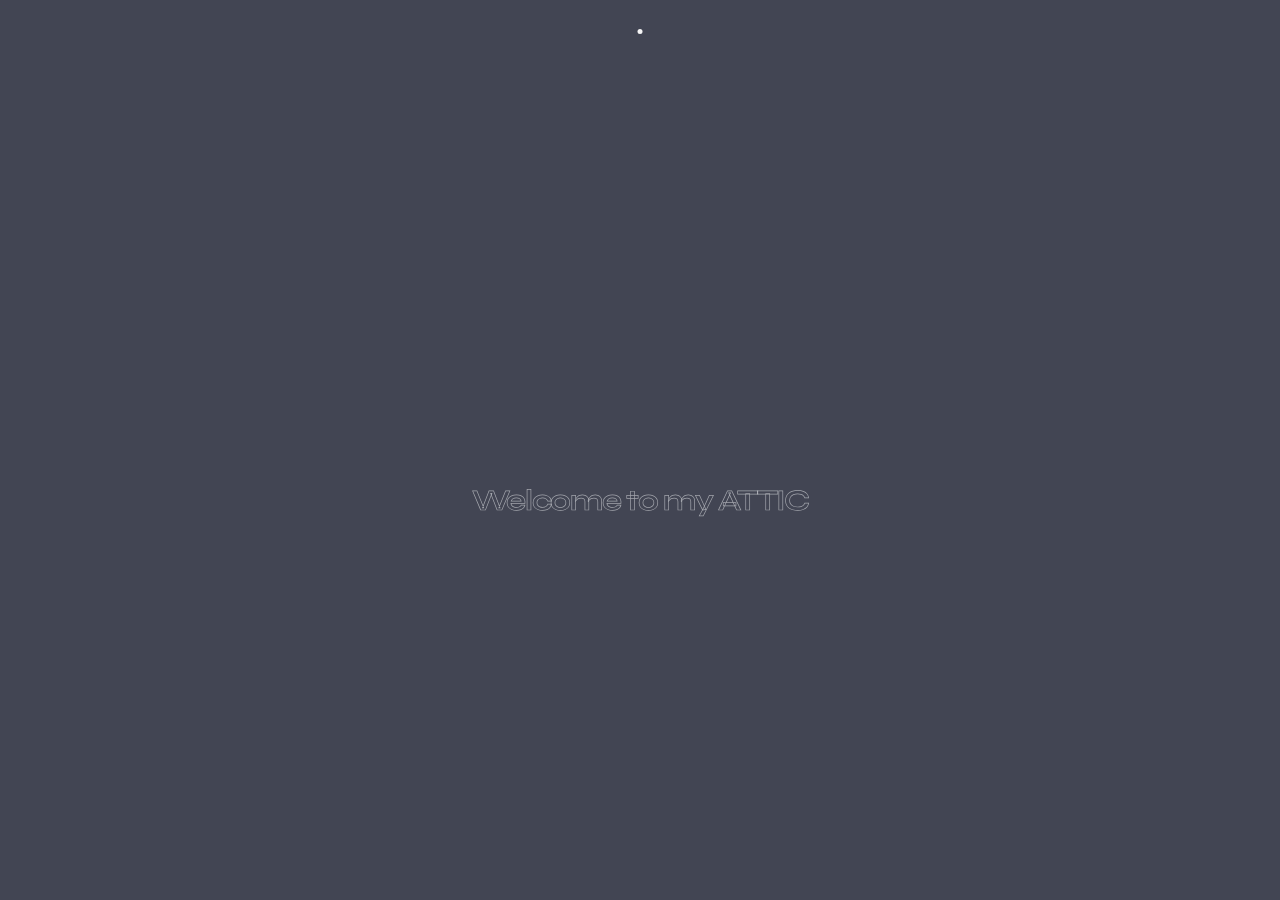
==== commit 16cd7f23: "Restore the cool-gray sticky-note folio: staggered paper cells, no timeline. This is the layout from" ====
--- a/public/index.html
+++ b/public/index.html
@@ -257,10 +257,7 @@
             <button type="button" class="folio-filter" data-source="cursor" role="tab" aria-selected="false">Cursor</button>
             <button type="button" class="folio-filter" data-source="bilibili" role="tab" aria-selected="false">Bilibili</button>
           </div>
-          <div class="folio-board">
-            <aside class="folio-rail" id="folio-rail" aria-hidden="true"></aside>
-            <div id="works-grid" class="works-grid" aria-live="polite"></div>
-          </div>
+          <div id="works-grid" class="works-grid" aria-live="polite"></div>
 
           <footer class="home-foot">
             <span>fluorescentmice.fun · florescentmice.fun · attic</span>
--- a/public/home.css
+++ b/public/home.css
@@ -307,78 +307,19 @@
   outline-offset: 2px;
 }
 
-/* Mixed bento: each work is a cluster so pic/copy/date stay together */
-.folio-board {
+/* Mixed bento: 6 columns; row track = one paper cell so heights can stagger */
+#works-grid,
+.works-grid {
   grid-column: 1 / -1;
   display: grid;
   position: relative;
-  grid-template-columns: 5.4rem minmax(0, 1fr);
-  column-gap: 0.45rem;
-  align-items: stretch;
-}
-
-.folio-rail {
-  position: relative;
-  min-height: 100%;
-  pointer-events: none;
-}
-
-.folio-rail__line {
-  position: absolute;
-  left: 4.55rem;
-  top: 0.2rem;
-  bottom: 0.2rem;
-  width: 0;
-  border-left: 1px dotted rgba(18, 18, 18, 0.62);
-}
-
-.folio-rail__dot {
-  position: absolute;
-  left: 4.55rem;
-  width: 8px;
-  height: 8px;
-  border: 1px solid var(--ink);
-  border-radius: 50%;
-  background: var(--paper);
-  transform: translate(-50%, -50%);
-  z-index: 1;
-}
-
-.folio-rail__tick {
-  position: absolute;
-  left: 0;
-  width: 4.15rem;
-  transform: translateY(-50%);
-  font-family: var(--mono);
-  font-size: 0.68rem;
-  letter-spacing: 0.04em;
-  line-height: 1.1;
-  text-align: right;
-  white-space: nowrap;
-  color: rgba(18, 18, 18, 0.62);
-}
-
-#works-grid,
-.works-grid {
-  display: flex;
-  flex-direction: column;
-  gap: calc(var(--cell) * 2.8);
-  position: relative;
-  padding: 0.35rem 0.15rem 0.85rem;
-  overflow: visible;
-}
-
-.folio-cluster {
-  display: grid;
   grid-template-columns: repeat(6, minmax(0, 1fr));
   grid-auto-rows: var(--cell);
   column-gap: var(--cell);
   row-gap: 0;
   align-items: start;
-}
-
-.folio-cluster[hidden] {
-  display: none !important;
+  padding: 0.35rem 0.15rem 0.85rem;
+  overflow: visible;
 }
 
 .folio-card,
@@ -412,73 +353,8 @@
   transition: transform 0.25s ease, opacity 0.25s ease;
 }
 
-/* Combo cards: default stack; wide 1×2 = image | text on ONE row */
-.folio-combo {
-  padding: 0.35rem 0.2rem 0.55rem;
-}
-
-.folio-combo.span-1x2 {
-  flex-direction: row;
-  align-items: flex-start;
-  gap: 0.75rem 1rem;
-}
-
-.folio-combo.span-2x1 {
-  flex-direction: column;
-}
-
-.folio-card__media {
-  aspect-ratio: 1 / 1;
-  border: 1px solid var(--line-strong);
-  background:
-    linear-gradient(var(--line) 1px, transparent 1px) 0 0 / 12px 12px,
-    linear-gradient(90deg, var(--line) 1px, transparent 1px) 0 0 / 12px 12px,
-    #ebe6d8;
-  overflow: hidden;
-  position: relative;
-  flex: 0 0 auto;
-}
-
-.folio-combo.span-1x2 .folio-card__media {
-  flex: 0 0 min(40%, 220px);
-  width: min(40%, 220px);
-  align-self: flex-start;
-}
-
-.folio-combo.span-2x1 .folio-card__media {
-  aspect-ratio: 3 / 4;
-  width: 100%;
-}
-
-.folio-card__media img {
-  width: 100%;
-  height: 100%;
-  object-fit: cover;
-  display: block;
-}
-
-.folio-card__media.is-blank {
-  min-height: 120px;
-}
-
-.folio-combo.has-local-grain .folio-card__media::after {
-  content: "";
-  position: absolute;
-  inset: 0;
-  pointer-events: none;
-  opacity: 0.18;
-  mix-blend-mode: soft-light;
-  background-image: url("data:image/svg+xml;utf8,<svg xmlns='http://www.w3.org/2000/svg' width='64' height='64'><filter id='n'><feTurbulence type='fractalNoise' baseFrequency='0.9' numOctaves='3' stitchTiles='stitch'/><feColorMatrix values='0 0 0 0 0.08  0 0 0 0 0.07  0 0 0 0 0.05  0 0 0 0.55 0'/></filter><rect width='100%' height='100%' filter='url(%23n)'/></svg>");
-  background-size: 64px 64px;
-}
-
-.folio-combo .folio-card__body {
-  justify-content: center;
-}
-
 .folio-card[hidden],
-.folio-spacer[hidden],
-.folio-cluster[hidden] {
+.folio-spacer[hidden] {
   display: none !important;
 }
 
@@ -496,38 +372,27 @@
   padding-right: 0.05rem;
 }
 
-.folio-card:hover:not(.folio-date) {
+.folio-card:hover {
   transform: translateY(-2px);
 }
 
-.folio-date {
-  padding: 0.35rem 0.1rem 0.9rem 0.05rem;
-  display: flex;
-  flex-direction: column;
-  align-items: flex-start;
-  gap: 0.12rem;
+.folio-card__when {
+  position: absolute;
+  font-family: var(--mono);
+  font-size: 0.62rem;
+  letter-spacing: 0.08em;
+  color: rgba(18, 18, 18, 0.42);
   pointer-events: none;
 }
 
-.folio-date__n {
-  font-family: var(--sans);
-  font-weight: 700;
-  font-size: clamp(1.7rem, 3.4vw, 2.75rem);
-  letter-spacing: -0.045em;
-  line-height: 0.92;
-}
-
-.folio-date__to {
-  display: flex;
-  align-items: baseline;
-  gap: 0.35rem;
-}
-
-.folio-date__arrow {
-  font-family: var(--sans);
-  font-weight: 700;
-  font-size: clamp(1.25rem, 2.6vw, 2rem);
-  line-height: 1;
+.folio-card__when--start {
+  top: 0.12rem;
+  left: 0.15rem;
+}
+
+.folio-card__when--end {
+  bottom: 0.12rem;
+  right: 0.15rem;
 }
 
 .folio-pic img {
@@ -676,20 +541,8 @@
 }
 
 @media (max-width: 900px) {
-  .folio-board {
-    grid-template-columns: 4.4rem minmax(0, 1fr);
-  }
-
-  .folio-rail__line,
-  .folio-rail__dot {
-    left: 3.55rem;
-  }
-
-  .folio-rail__tick {
-    width: 3.2rem;
-  }
-
-  .folio-cluster {
+  #works-grid,
+  .works-grid {
     grid-template-columns: repeat(4, minmax(0, 1fr));
   }
 
@@ -721,25 +574,11 @@
     max-width: none;
   }
 
-  .folio-board {
-    grid-template-columns: 1fr;
-  }
-
-  .folio-rail {
-    display: none;
-  }
-
   #works-grid,
   .works-grid {
-    gap: 2.1rem;
-    padding: 0;
-  }
-
-  .folio-cluster {
     grid-template-columns: repeat(2, minmax(0, 1fr));
     grid-auto-rows: auto;
-    column-gap: 0.95rem;
-    row-gap: 1.35rem;
+    gap: 1.35rem 0.95rem;
   }
 
   .span-1x1,
@@ -753,23 +592,14 @@
     grid-row: auto;
   }
 
-  .folio-combo.span-1x2 {
-    flex-direction: column;
-  }
-
-  .folio-combo.span-1x2 .folio-card__media {
-    width: 100%;
-    flex: 0 0 auto;
-    max-width: none;
-  }
-
   .folio-spacer {
     display: none;
   }
 }
 
 @media (max-width: 420px) {
-  .folio-cluster {
+  #works-grid,
+  .works-grid {
     grid-template-columns: 1fr;
   }
 
--- a/public/splash.css
+++ b/public/splash.css
@@ -0,0 +1,309 @@
+/* Splash / intro loader — darkened cover purple-gray */
+:root {
+  --splash-bg: color-mix(in srgb, #8b90a8 40%, #12131a);
+  --splash-petal-lg: #ffffff;
+  --splash-petal-sm: #c4c7d4;
+  --splash-text: #f4f5f8;
+  --splash-outline: rgba(244, 245, 248, 0.55);
+  --splash-lg-dur: 0.42s;
+  --splash-lg-stagger: 48ms;
+  --splash-lg-start: 36ms;
+  --splash-sm-dur: 0.36s;
+  --splash-sm-gap: 72ms;
+  /* Must match cover.js SPLASH_BLOOM_* timing */
+  --splash-bloom-start: 8ms;
+  --splash-bloom-end: 1224ms;
+}
+
+.splash {
+  position: fixed;
+  inset: 0;
+  z-index: 200;
+  display: grid;
+  place-items: center;
+  background: #3a3e50;
+  background: color-mix(in srgb, #8b90a8 40%, #12131a);
+  color: var(--splash-text);
+  pointer-events: auto;
+  transition: opacity 0.75s cubic-bezier(0.33, 0.1, 0.25, 1), visibility 0.75s;
+}
+
+.splash.is-done {
+  opacity: 0;
+  visibility: hidden;
+  pointer-events: none;
+  transition: none;
+}
+
+/* Mosaic dissolve: splash stays visible; mask punches cells as wave arrives */
+.splash.is-mosaic {
+  pointer-events: none;
+  transition: none;
+  -webkit-mask-image: var(--splash-mask);
+  mask-image: var(--splash-mask);
+  -webkit-mask-mode: alpha;
+  mask-mode: alpha;
+  -webkit-mask-size: 100% 100%;
+  mask-size: 100% 100%;
+  -webkit-mask-repeat: no-repeat;
+  mask-repeat: no-repeat;
+}
+
+.splash-mosaic-fx {
+  position: fixed;
+  inset: 0;
+  z-index: 201;
+  width: 100%;
+  height: 100%;
+  pointer-events: none;
+  image-rendering: pixelated;
+  image-rendering: crisp-edges;
+}
+
+.splash__dot {
+  position: absolute;
+  top: clamp(18px, 3.2vh, 36px);
+  left: 50%;
+  width: 5px;
+  height: 5px;
+  border-radius: 50%;
+  background: #fff;
+  transform: translateX(-50%);
+  opacity: 0.95;
+}
+
+.splash__stage {
+  display: flex;
+  flex-direction: column;
+  align-items: center;
+  gap: clamp(1.1rem, 2.8vh, 1.75rem);
+  padding: 0 1.25rem;
+  width: min(94vw, 520px);
+}
+
+.splash-flower {
+  width: min(18vw, 76px);
+  aspect-ratio: 1;
+  overflow: visible;
+}
+
+.splash-flower__bloom {
+  transform-origin: 50px 50px;
+}
+
+.splash-flower__petal,
+.splash-flower__core {
+  transform-box: view-box;
+  transform-origin: 50px 50px;
+  transform: scale(0);
+  opacity: 0;
+  will-change: transform, opacity;
+}
+
+.splash.is-bloom .splash-flower__petal--lg {
+  animation: splash-petal-bloom var(--splash-lg-dur) cubic-bezier(0.22, 0.61, 0.36, 1)
+    forwards;
+  animation-delay: calc(var(--i, 0) * var(--splash-lg-stagger) + var(--splash-lg-start));
+}
+
+.splash.is-bloom .splash-flower__petal--sm {
+  animation: splash-petal-bloom var(--splash-sm-dur) cubic-bezier(0.22, 0.61, 0.36, 1) forwards;
+  animation-delay: calc(
+    7 * var(--splash-lg-stagger) + var(--splash-lg-start) + var(--splash-lg-dur) +
+      var(--splash-sm-gap)
+  );
+}
+
+.splash-flower__petal--lg polygon {
+  fill: var(--splash-petal-lg);
+}
+
+.splash-flower__petal--sm polygon,
+.splash-flower__core {
+  fill: var(--splash-petal-sm);
+}
+
+.splash.is-bloom .splash-flower__core {
+  animation: splash-petal-bloom 0.32s cubic-bezier(0.22, 0.61, 0.36, 1) var(--splash-bloom-start)
+    forwards;
+}
+
+@keyframes splash-petal-bloom {
+  0% {
+    transform: scale(0);
+    opacity: 0;
+  }
+  20% {
+    opacity: 1;
+  }
+  100% {
+    transform: scale(1);
+    opacity: 1;
+  }
+}
+
+.splash-welcome {
+  position: relative;
+  margin: 0;
+  width: max-content;
+  max-width: 100%;
+  text-align: center;
+  font-family: Syne, "Noto Sans SC", sans-serif;
+  font-weight: 700;
+  font-size: clamp(1.35rem, 4.2vw, 1.85rem);
+  letter-spacing: -0.045em;
+  line-height: 1.15;
+  user-select: none;
+  --splash-p: 0;
+}
+
+.splash-welcome__sr {
+  position: absolute;
+  width: 1px;
+  height: 1px;
+  padding: 0;
+  margin: -1px;
+  overflow: hidden;
+  clip: rect(0, 0, 0, 0);
+  white-space: nowrap;
+  border: 0;
+}
+
+.splash-welcome__outline,
+.splash-welcome__embroider,
+.splash-welcome__loose {
+  display: block;
+  white-space: nowrap;
+}
+
+/* Unloaded: hollow letters, stroke only — keep outline hairline-thin */
+.splash-welcome__outline {
+  color: transparent;
+  -webkit-text-stroke: 0.7px var(--splash-outline);
+  paint-order: stroke fill;
+}
+
+/* Tight vertical stitches — stop just behind the loose leading loop */
+.splash-welcome__embroider {
+  position: absolute;
+  inset: 0;
+  color: transparent;
+  -webkit-text-stroke: 0;
+  background-image:
+    repeating-linear-gradient(
+      90deg,
+      rgba(255, 255, 255, 0.98) 0 1.35px,
+      transparent 1.35px 2.05px
+    ),
+    repeating-linear-gradient(
+      90deg,
+      transparent 0 2.05px,
+      rgba(236, 238, 248, 0.55) 2.05px 2.45px,
+      transparent 2.45px 4.1px
+    ),
+    repeating-linear-gradient(
+      to bottom,
+      transparent 0 2px,
+      rgba(255, 255, 255, 0.22) 2px 2.6px,
+      transparent 2.6px 5.2px
+    ),
+    linear-gradient(180deg, #f8f9fd, #eceef6 48%, #f4f5fa);
+  background-size: 4.1px 100%, 4.1px 100%, 100% 5.2px, 100% 100%;
+  -webkit-background-clip: text;
+  background-clip: text;
+  -webkit-mask-image: linear-gradient(
+    90deg,
+    #000 0,
+    #000 max(0%, calc(var(--splash-p) * 100% - 2.6%)),
+    transparent max(0.15%, calc(var(--splash-p) * 100% - 0.8%))
+  );
+  mask-image: linear-gradient(
+    90deg,
+    #000 0,
+    #000 max(0%, calc(var(--splash-p) * 100% - 2.6%)),
+    transparent max(0.15%, calc(var(--splash-p) * 100% - 0.8%))
+  );
+  -webkit-mask-size: 100% 100%;
+  mask-size: 100% 100%;
+  -webkit-mask-repeat: no-repeat;
+  mask-repeat: no-repeat;
+}
+
+/*
+ * Newest stitch still loose: rightward-bulging arc.
+ * As --splash-p advances, that arc is left behind and becomes a vertical column.
+ */
+.splash-welcome__loose {
+  position: absolute;
+  inset: 0;
+  color: transparent;
+  pointer-events: none;
+  background-image: radial-gradient(
+    ellipse 12px 112% at 16% 50%,
+    transparent 0 36%,
+    rgba(255, 255, 255, 0.18) 41%,
+    rgba(255, 255, 255, 0.98) 47%,
+    rgba(255, 255, 255, 0.98) 64%,
+    rgba(255, 255, 255, 0.28) 72%,
+    transparent 80%
+  );
+  background-size: 18px 100%;
+  background-repeat: no-repeat;
+  background-position: calc(var(--splash-p) * 100% - 2px) 50%;
+  -webkit-background-clip: text;
+  background-clip: text;
+  -webkit-mask-image: linear-gradient(
+    90deg,
+    transparent 0,
+    transparent max(0%, calc(var(--splash-p) * 100% - 1.4%)),
+    #000 max(0%, calc(var(--splash-p) * 100% - 0.3%)),
+    #000 calc(var(--splash-p) * 100% + 2.8%),
+    transparent calc(var(--splash-p) * 100% + 3.6%)
+  );
+  mask-image: linear-gradient(
+    90deg,
+    transparent 0,
+    transparent max(0%, calc(var(--splash-p) * 100% - 1.4%)),
+    #000 max(0%, calc(var(--splash-p) * 100% - 0.3%)),
+    #000 calc(var(--splash-p) * 100% + 2.8%),
+    transparent calc(var(--splash-p) * 100% + 3.6%)
+  );
+  -webkit-mask-size: 100% 100%;
+  mask-size: 100% 100%;
+  /* Hide at rest / complete via progress thresholds */
+  opacity: clamp(0, calc((var(--splash-p) - 0.02) * 40), 1);
+}
+
+.splash-welcome.is-complete .splash-welcome__loose {
+  opacity: 0;
+}
+
+/* Progress mask stops short for the leading loose stitch — force-fill trailing C */
+.splash-welcome.is-complete .splash-welcome__embroider {
+  -webkit-mask-image: linear-gradient(#000 0 100%);
+  mask-image: linear-gradient(#000 0 100%);
+}
+
+.splash-welcome__emph {
+  letter-spacing: -0.06em;
+}
+
+@media (prefers-reduced-motion: reduce) {
+  .splash-flower__petal,
+  .splash.is-bloom .splash-flower__petal,
+  .splash-flower__core,
+  .splash.is-bloom .splash-flower__core {
+    animation: none;
+    opacity: 1;
+    transform: scale(1);
+  }
+
+  .splash-welcome__embroider {
+    -webkit-mask-image: none;
+    mask-image: none;
+  }
+
+  .splash-welcome__loose {
+    display: none;
+  }
+}
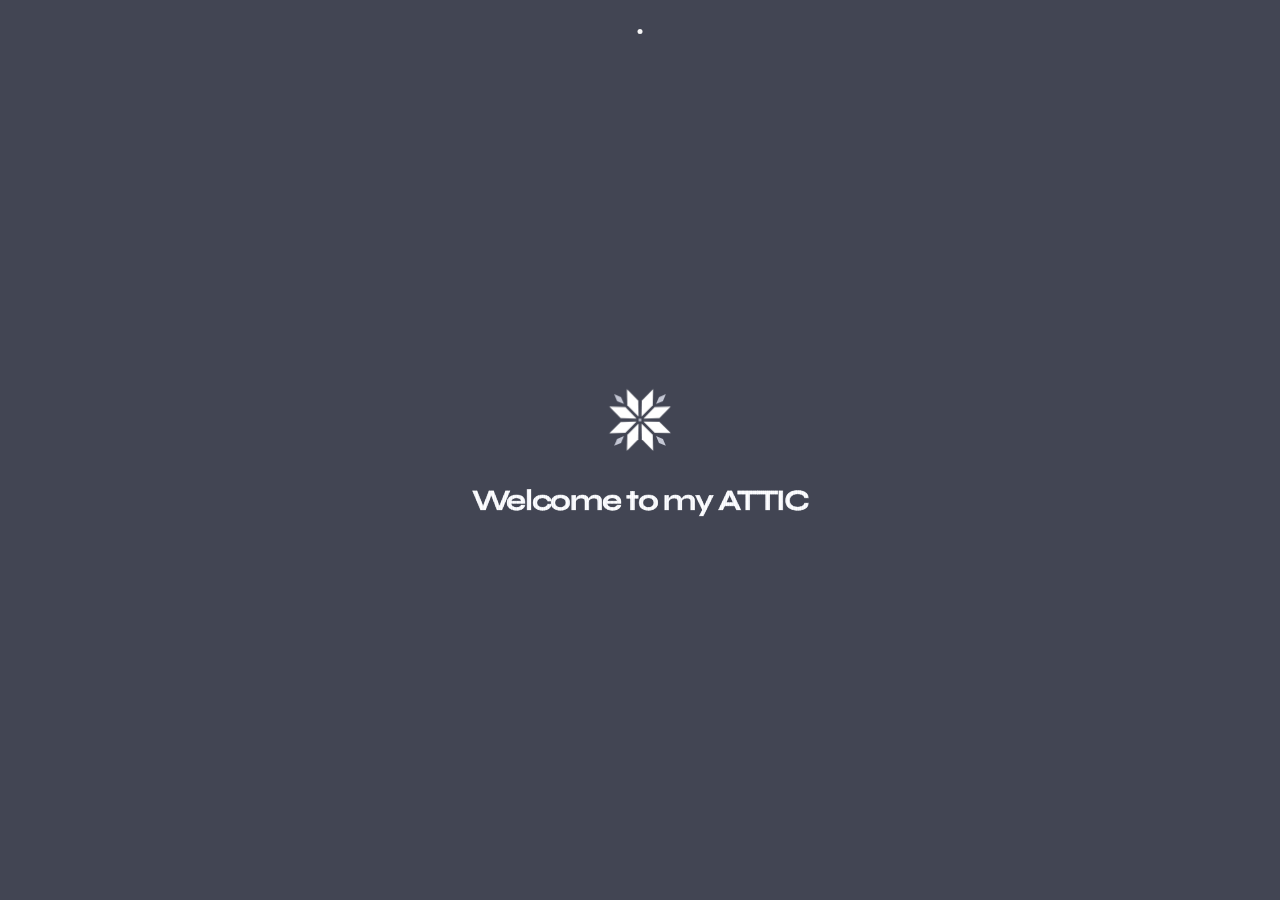
==== commit a35455a8: "feat: sync attic v2 — void railings, kana covers, UX-lab meta, Vercel redirects - Cover: portrait vo" ====
--- a/public/index.html
+++ b/public/index.html
@@ -12,7 +12,8 @@
   <link href="https://fonts.googleapis.com/css2?family=IBM+Plex+Mono:wght@400;500&family=Noto+Sans+SC:wght@500;600;700&family=Syne:wght@500;600;700&display=swap" rel="stylesheet" />
   <link rel="stylesheet" href="./cover.css" />
   <link rel="stylesheet" href="./enter.css" />
-  <link rel="stylesheet" href="./home.css" />
+  <link rel="stylesheet" href="./home.css?v=20260919-folio" />
+  <link rel="stylesheet" href="./folio-editorial.css?v=20260921-editor" />
   <link rel="stylesheet" href="./splash.css" />
 </head>
 <body class="is-splash">
@@ -234,6 +235,7 @@
           <span class="home-nav__brand">ATTIC / GUZI</span>
           <span class="home-nav__meta">works · drafting sheet</span>
           <div class="home-nav__links">
+              <a class="home-direct-link" href="https://fluorescentmice.fun" target="_blank" rel="noopener noreferrer">直达 fluorescentmice.fun ↗</a>
             <a href="https://www.bugoostudio.com/members/cmq67vgev000b13ywlzq7g05r" target="_blank" rel="noopener noreferrer">Bugoo · guzi</a>
             <a href="https://github.com/Guzi2005" target="_blank" rel="noopener noreferrer">GitHub</a>
             <a href="https://space.bilibili.com/95924435" target="_blank" rel="noopener noreferrer">Bilibili</a>
@@ -245,17 +247,16 @@
             <p class="home-brand">Welcome to my ATTIC</p>
             <h1 class="home-title">嗨，我是 guzi。</h1>
             <p class="home-lede">
-              全栈开发 × 手绘设计。穿门进来先看作品——布谷、荧光鼠域名、以及最近在 Cursor 里长出来的东西。网格是纸面本身，内容块叠在上面一起滑。
+              这里收录了我参与制作的游戏、平台内容，以及一些为学习和日常使用编写的工具。
             </p>
           </div>
 
           <p class="folio-section-label">Portfolio / 作品一览</p>
-          <div class="folio-filters" id="folio-filters" role="tablist" aria-label="按来源筛选">
-            <button type="button" class="folio-filter is-active" data-source="all" role="tab" aria-selected="true">All</button>
-            <button type="button" class="folio-filter" data-source="bugoo" role="tab" aria-selected="false">Bugoo</button>
-            <button type="button" class="folio-filter" data-source="fluorescentmice" role="tab" aria-selected="false">fluorescentmice</button>
-            <button type="button" class="folio-filter" data-source="cursor" role="tab" aria-selected="false">Cursor</button>
-            <button type="button" class="folio-filter" data-source="bilibili" role="tab" aria-selected="false">Bilibili</button>
+          <div class="folio-filters" id="folio-filters" role="group" aria-label="按作品类别筛选">
+            <button type="button" class="folio-filter is-active" data-category="all" aria-pressed="true">全部</button>
+            <button type="button" class="folio-filter" data-category="games" aria-pressed="false">游戏</button>
+            <button type="button" class="folio-filter" data-category="ugc" aria-pressed="false">UGC平台</button>
+            <button type="button" class="folio-filter" data-category="tools" aria-pressed="false">工具集</button>
           </div>
           <div id="works-grid" class="works-grid" aria-live="polite"></div>
 
@@ -271,6 +272,6 @@
   <!-- procedural paper grain (runtime noise tile) -->
   <div class="paper-grain" id="paper-grain" aria-hidden="true"></div>
 
-  <script type="module" src="./cover.js"></script>
+  <script type="module" src="./cover.js?v=20260921-editor"></script>
 </body>
 </html>
--- a/public/cover.css
+++ b/public/cover.css
@@ -17,10 +17,29 @@
   margin: 0;
   height: 100%;
   background: var(--bg);
+  touch-action: manipulation;
 }
 
 body {
   overflow: hidden;
+}
+
+/* Paper grain: light global veil — heavier fiber lives on card media */
+.paper-grain {
+  position: fixed;
+  inset: 0;
+  z-index: 110;
+  pointer-events: none;
+  opacity: 0.14;
+  mix-blend-mode: soft-light;
+  background-repeat: repeat;
+  background-size: 160px 160px;
+}
+
+@media (prefers-reduced-transparency: reduce) {
+  .paper-grain {
+    display: none;
+  }
 }
 
 .stage {
@@ -106,8 +125,8 @@
   inset: 0;
   pointer-events: none;
   background-repeat: repeat-x;
-  /* tile = 2 slots; roomy gaps between alternating posts — do not reuse A density */
-  background-size: 200px 100%;
+  /* % of void width so same aspect → same pillar count on any screen size */
+  background-size: var(--void-post-tile, 40%) 100%;
   background-position: 0 0;
 }
 
@@ -135,17 +154,20 @@
   transition: opacity 0.18s linear;
 }
 
-/* Tall A-railing (aspect ≤ 41/50). Two densities vs ref shot ≈ 2/3. */
+/* Tall A-railing (aspect ≤ 41/50). Two densities vs ref shot ≈ 2/3.
+   Tile width is % of void — locks pillar count at a given aspect (big/small screen match). */
 @media (max-aspect-ratio: 41 / 50) {
   .void-railing-arch-back,
   .void-railing-arch-front {
     display: block;
-    background-size: 80px 100%;
+    /* ~5.2 front tiles across (was 80px @ ~416px-wide ref) */
+    --void-arch-tile: 19.23%;
+    background-size: var(--void-arch-tile) 100%;
   }
 
   .void-railing-arch-back {
     background-image: url("./parts/void-railing-arch-back.svg");
-    background-position: 40px 0;
+    background-position: calc(var(--void-arch-tile) / 2) 0;
   }
 
   .void-railing-arch-front {
@@ -172,12 +194,14 @@
 @media (max-aspect-ratio: 2 / 3) {
   .void-railing-arch-back,
   .void-railing-arch-front {
-    background-size: 52px 100%;
+    /* ~8 front tiles across (was 52px @ ~416px-wide small-window look) */
+    --void-arch-tile: 12.5%;
+    background-size: var(--void-arch-tile) 100%;
   }
 
   .void-railing-arch-back {
     background-image: url("./parts/void-railing-arch-back-dense.svg");
-    background-position: 26px 0;
+    background-position: calc(var(--void-arch-tile) / 2) 0;
   }
 
   .void-railing-arch-front {
--- a/public/home.css
+++ b/public/home.css
@@ -1,16 +1,17 @@
 /* —— drafting-paper portfolio (DE SCHOOL–ish grid) —— */
 .home {
   --ink: #16181c;
-  --paper: #e4e7ea;
-  --paper-deep: #d4d8dd;
-  --paper-lift: #f3f5f7;
-  --line: rgba(22, 32, 42, 0.14);
-  --line-strong: rgba(22, 32, 42, 0.5);
+  --paper: #f3efe6;
+  --paper-deep: #e6e0d4;
+  --paper-lift: #faf7f1;
+  --line: rgba(22, 32, 42, 0.12);
+  --line-strong: rgba(22, 32, 42, 0.48);
   --accent: #1a1c20;
   --gap: 0;
   --cell: clamp(22px, 2.8vw, 32px);
   --sans: "Syne", "Noto Sans SC", "PingFang SC", "Microsoft YaHei", sans-serif;
   --mono: "IBM Plex Mono", "Cascadia Mono", "Consolas", monospace;
+  --folio-sticky-top: 1.1rem;
 
   position: fixed;
   inset: 0;
@@ -111,7 +112,7 @@
   background:
     linear-gradient(var(--line) 1px, transparent 1px) 0 0 / var(--cell) var(--cell),
     linear-gradient(90deg, var(--line) 1px, transparent 1px) 0 0 / var(--cell) var(--cell),
-    radial-gradient(120% 80% at 8% 0%, #f2f4f6 0%, var(--paper) 42%, var(--paper-deep) 100%);
+    radial-gradient(120% 80% at 8% 0%, #fffaf3 0%, var(--paper) 42%, var(--paper-deep) 100%);
 }
 
 .home-frame {
@@ -307,19 +308,318 @@
   outline-offset: 2px;
 }
 
-/* Mixed bento: 6 columns; row track = one paper cell so heights can stagger */
+/* Year mark sticks; month is the push unit; tab shows day + title */
+.folio-year {
+  display: grid;
+  grid-template-columns: max-content minmax(0, 1fr);
+  column-gap: clamp(0.9rem, 2.4vw, 2.2rem);
+  align-items: start;
+  position: relative;
+}
+
+.folio-year[hidden] {
+  display: none !important;
+}
+
+.folio-year__mark {
+  position: sticky;
+  top: var(--folio-sticky-top);
+  z-index: 5;
+  align-self: start;
+  padding: 0.2rem 0.25rem 0.9rem 0;
+  font-weight: 700;
+  font-size: clamp(1.85rem, 3.8vw, 3.1rem);
+  letter-spacing: -0.05em;
+  line-height: 0.9;
+  font-variant-numeric: tabular-nums;
+  font-feature-settings: "tnum" 1;
+  background: color-mix(in srgb, var(--paper) 92%, transparent);
+  pointer-events: none;
+}
+
+.folio-year__body {
+  min-width: 0;
+  display: flex;
+  flex-direction: column;
+}
+
+.folio-month {
+  display: flex;
+  flex-direction: column;
+  position: relative;
+}
+
+.folio-month[hidden] {
+  display: none !important;
+}
+
 #works-grid,
 .works-grid {
+  display: flex;
+  flex-direction: column;
+  gap: 0;
+  position: relative;
+  padding: 0;
+  overflow: visible;
+}
+
+.folio-slide {
+  min-height: 82vh;
+  padding: 3vh 0.15rem 10vh;
+  display: flex;
+  flex-direction: column;
+  gap: 0.85rem;
+}
+
+.folio-slide[hidden] {
+  display: none !important;
+}
+
+.folio-tab {
+  position: sticky;
+  top: var(--folio-sticky-top);
+  z-index: 4;
+  display: flex;
+  align-items: baseline;
+  gap: 0.55rem;
+  margin: 0;
+  padding: 0.28rem 0 0.55rem;
+  background: color-mix(in srgb, var(--paper) 90%, transparent);
+  backdrop-filter: blur(8px);
+}
+
+.folio-tab__day {
+  flex: 0 0 auto;
+  font-weight: 700;
+  font-size: clamp(1.55rem, 3vw, 2.35rem);
+  font-variant-numeric: tabular-nums;
+  font-feature-settings: "tnum" 1;
+  letter-spacing: -0.04em;
+  line-height: 0.9;
+}
+
+.folio-tab__title {
+  margin: 0;
+  min-width: 0;
+  font-size: clamp(1.15rem, 2.35vw, 1.85rem);
+  font-weight: 700;
+  letter-spacing: -0.03em;
+  line-height: 1.12;
+  text-transform: none;
+}
+
+.folio-mag {
+  display: grid;
+  grid-template-columns: repeat(12, minmax(0, 1fr));
+  grid-auto-flow: dense;
+  gap: clamp(0.7rem, 1.6vw, 1.25rem) clamp(0.7rem, 1.8vw, 1.4rem);
+  align-items: start;
+}
+
+.folio-mag__fig {
+  margin: 0;
+  min-width: 0;
+  background: transparent;
+}
+
+.folio-mag__fig img {
+  width: 100%;
+  height: auto;
+  display: block;
+  object-fit: contain;
+  object-position: left top;
+  background: transparent;
+  border: 0;
+  box-shadow: none;
+  filter: none;
+}
+
+.folio-mag__fig--cover {
+  grid-column: span 7;
+}
+
+.folio-mag__fig--cover[data-ar="land"] {
+  grid-column: span 8;
+}
+
+.folio-mag__fig--cover[data-ar="port"] {
+  grid-column: span 5;
+}
+
+.folio-mag__fig--cover img {
+  max-height: min(68vh, 44rem);
+}
+
+.folio-mag__fig--extra {
+  grid-column: span 4;
+}
+
+.folio-mag__fig--extra[data-ar="land"] {
+  grid-column: span 5;
+}
+
+.folio-mag__fig--extra[data-ar="port"] {
+  grid-column: span 3;
+}
+
+.folio-mag__fig--extra img {
+  max-height: min(42vh, 28rem);
+}
+
+.folio-mag__note {
+  min-width: 0;
+  grid-column: span 5;
+  display: flex;
+  flex-direction: column;
+  gap: 0.55rem;
+  padding: 0.85rem 0.9rem 1.05rem;
+  text-decoration: none;
+  color: inherit;
+  align-self: start;
+}
+
+.folio-mag__dock,
+.folio-dock {
   grid-column: 1 / -1;
+  display: flex;
+  flex-wrap: wrap;
+  align-items: center;
+  gap: 10px;
+  padding-top: 0.1rem;
+}
+
+.folio-slide[data-mag="0"] .folio-mag__fig--cover {
+  grid-column: 1 / 8;
+}
+
+.folio-slide[data-mag="0"] .folio-mag__fig--cover[data-ar="port"] {
+  grid-column: 1 / 6;
+}
+
+.folio-slide[data-mag="0"] .folio-mag__note {
+  grid-column: 8 / 13;
+}
+
+.folio-slide[data-mag="0"] .folio-mag__fig--cover[data-ar="port"] ~ .folio-mag__note {
+  grid-column: 6 / 13;
+}
+
+.folio-slide[data-mag="1"] .folio-mag__note {
+  grid-column: 1 / 6;
+  grid-row: 1;
+}
+
+.folio-slide[data-mag="1"] .folio-mag__fig--cover {
+  grid-column: 6 / 13;
+}
+
+.folio-slide[data-mag="1"] .folio-mag__fig--cover[data-ar="port"] {
+  grid-column: 8 / 13;
+}
+
+.folio-slide[data-mag="2"] .folio-mag__fig--cover {
+  grid-column: 1 / 9;
+}
+
+.folio-slide[data-mag="2"] .folio-mag__fig--cover[data-ar="port"] {
+  grid-column: 1 / 6;
+}
+
+.folio-slide[data-mag="2"] .folio-mag__note {
+  grid-column: span 5;
+}
+
+.folio-mag:not(:has(.folio-mag__fig--extra)) .folio-mag__fig--cover {
+  grid-column: 1 / 8;
+}
+
+.folio-mag:not(:has(.folio-mag__fig--extra)) .folio-mag__note {
+  grid-column: 8 / 13;
+}
+
+.folio-chip {
+  max-width: 48px;
+  height: 48px;
+  color: #fff;
+  cursor: pointer;
+  -webkit-tap-highlight-color: transparent;
+  border: 0;
+  border-radius: 999px;
+  flex: 0 0 auto;
+  align-items: center;
+  text-decoration: none;
+  transition: max-width 0.42s cubic-bezier(0.22, 1, 0.36, 1);
+  display: inline-flex;
+  overflow: hidden;
+}
+
+.folio-chip__icon {
+  pointer-events: none;
+  flex: 0 0 48px;
+  place-items: center;
+  width: 48px;
+  height: 48px;
   display: grid;
-  position: relative;
-  grid-template-columns: repeat(6, minmax(0, 1fr));
-  grid-auto-rows: var(--cell);
-  column-gap: var(--cell);
-  row-gap: 0;
-  align-items: start;
-  padding: 0.35rem 0.15rem 0.85rem;
-  overflow: visible;
+}
+
+.folio-chip__icon svg {
+  display: block;
+}
+
+.folio-chip__label {
+  letter-spacing: -0.03em;
+  white-space: nowrap;
+  padding-right: 16px;
+  font-size: 13px;
+  font-weight: 700;
+  line-height: 1;
+}
+
+.folio-chip--github {
+  background: #1a2a48;
+  color: #fff;
+}
+
+.folio-chip--bilibili {
+  background: #fb7299;
+  color: #fff;
+}
+
+.folio-chip--bugoo {
+  background: #f18a32;
+  color: #163a8a;
+}
+
+.folio-chip--bugoo .folio-chip__label {
+  color: #fff;
+}
+
+.folio-chip--bugoo img {
+  width: 32px;
+  height: 32px;
+  border-radius: 7px;
+  object-fit: contain;
+  display: block;
+}
+
+.folio-chip:hover,
+.folio-chip:focus-visible,
+.folio-chip.is-open {
+  max-width: 36rem;
+}
+
+.folio-chip:focus-visible {
+  outline: 2px solid var(--ink);
+  outline-offset: 3px;
+}
+
+.folio-slide__until {
+  margin: 0.35rem 0 0;
+  font-family: var(--sans);
+  font-weight: 700;
+  font-size: clamp(1.15rem, 2.2vw, 1.7rem);
+  letter-spacing: -0.04em;
+  line-height: 1;
 }
 
 .folio-card,
@@ -401,8 +701,10 @@
   display: block;
   object-fit: contain;
   object-position: center;
-  border: 1px solid var(--line-strong);
-  filter: contrast(1.02) saturate(0.92);
+  border: 0;
+  box-shadow: none;
+  filter: none;
+  background: transparent;
 }
 
 .folio-pic.frame-clear img {
@@ -541,18 +843,17 @@
 }
 
 @media (max-width: 900px) {
-  #works-grid,
-  .works-grid {
-    grid-template-columns: repeat(4, minmax(0, 1fr));
-  }
-
-  .span-1x1,
-  .span-drop {
-    grid-column: span 2;
+  .folio-slide {
+    min-height: 78vh;
+    padding: 4vh 0 12vh;
   }
 }
 
 @media (max-width: 720px) {
+  .home {
+    --folio-sticky-top: 0.35rem;
+  }
+
   .home-frame {
     width: min(100% - 1.2rem, 640px);
   }
@@ -574,38 +875,123 @@
     max-width: none;
   }
 
-  #works-grid,
-  .works-grid {
+  .folio-year {
+    grid-template-columns: 1fr;
+  }
+
+  .folio-year__mark {
+    top: 0.35rem;
+    z-index: 6;
+    font-size: 1.55rem;
+    padding: 0.15rem 0 0.3rem;
+  }
+
+  .folio-tab {
+    top: 2.2rem;
+    z-index: 5;
+    gap: 0.4rem;
+    padding: 0.2rem 0 0.4rem;
+  }
+
+  .folio-tab__day {
+    font-size: 1.28rem;
+  }
+
+  .folio-tab__title {
+    font-size: 1.02rem;
+    overflow: hidden;
+    text-overflow: ellipsis;
+    white-space: nowrap;
+  }
+
+  .folio-slide {
+    min-height: auto;
+    padding: 0.9rem 0 2.8rem;
+  }
+
+  .folio-mag {
+    grid-template-columns: repeat(6, minmax(0, 1fr));
+  }
+
+  .folio-slide[data-mag] .folio-mag__fig--cover,
+  .folio-slide[data-mag] .folio-mag__fig--cover[data-ar="land"],
+  .folio-slide[data-mag] .folio-mag__fig--cover[data-ar="port"],
+  .folio-mag:not(:has(.folio-mag__fig--extra)) .folio-mag__fig--cover {
+    grid-column: 1 / -1;
+    grid-row: auto;
+  }
+
+  .folio-slide[data-mag] .folio-mag__fig--cover[data-ar="port"] {
+    grid-column: span 3;
+  }
+
+  .folio-slide[data-mag] .folio-mag__fig--extra,
+  .folio-slide[data-mag] .folio-mag__fig--extra[data-ar="port"] {
+    grid-column: span 3;
+    grid-row: auto;
+  }
+
+  .folio-slide[data-mag] .folio-mag__fig--extra[data-ar="land"] {
+    grid-column: 1 / -1;
+  }
+
+  .folio-slide[data-mag] .folio-mag__note,
+  .folio-slide[data-mag="0"] .folio-mag__fig--cover[data-ar="port"] ~ .folio-mag__note,
+  .folio-slide[data-mag="1"] .folio-mag__note,
+  .folio-mag:not(:has(.folio-mag__fig--extra)) .folio-mag__note {
+    grid-column: 1 / -1;
+    grid-row: auto;
+  }
+
+  .folio-mag__fig--cover img,
+  .folio-mag__fig--extra img {
+    max-height: none;
+  }
+
+  .folio-chip {
+    max-width: 11.5rem;
+    height: 44px;
+  }
+
+  .folio-chip__icon {
+    flex: 0 0 44px;
+    width: 44px;
+    height: 44px;
+  }
+}
+
+@media (max-width: 420px) {
+  .folio-year__mark {
+    font-size: 1.35rem;
+  }
+
+  .folio-tab {
+    top: 2rem;
+  }
+
+  .folio-mag {
     grid-template-columns: repeat(2, minmax(0, 1fr));
-    grid-auto-rows: auto;
-    gap: 1.35rem 0.95rem;
-  }
-
-  .span-1x1,
-  .span-drop {
+  }
+
+  .folio-slide[data-mag] .folio-mag__fig--cover,
+  .folio-slide[data-mag] .folio-mag__fig--cover[data-ar="land"],
+  .folio-slide[data-mag] .folio-mag__fig--cover[data-ar="port"],
+  .folio-slide[data-mag] .folio-mag__fig--extra,
+  .folio-slide[data-mag] .folio-mag__fig--extra[data-ar="land"],
+  .folio-slide[data-mag] .folio-mag__fig--extra[data-ar="port"],
+  .folio-slide[data-mag] .folio-mag__note {
+    grid-column: 1 / -1;
+  }
+
+  .folio-slide[data-mag] .folio-mag__fig--extra[data-ar="port"],
+  .folio-slide[data-mag] .folio-mag__fig--cover[data-ar="port"] {
     grid-column: span 1;
-    grid-row: span auto;
-  }
-
-  .folio-card {
-    grid-column: span 1;
-    grid-row: auto;
-  }
-
-  .folio-spacer {
-    display: none;
-  }
-}
-
-@media (max-width: 420px) {
-  #works-grid,
-  .works-grid {
-    grid-template-columns: 1fr;
-  }
-
-  .span-1x1,
-  .span-drop {
-    grid-column: span 1;
+  }
+}
+
+@media (hover: none) {
+  .folio-chip {
+    max-width: 12rem;
   }
 }
 
@@ -616,7 +1002,25 @@
   .home.is-enter-zoom:not(.is-bento-hold) .folio-section-label,
   .home.is-enter-zoom:not(.is-bento-hold) .folio-filters,
   .home.is-enter-zoom:not(.is-bento-hold) .home-foot,
-  .home.is-enter-zoom:not(.is-bento-hold) .folio-spacer {
+  .home.is-enter-zoom:not(.is-bento-hold) .folio-spacer,
+  .folio-chip {
     animation: none !important;
-  }
-}
+    transition: none !important;
+  }
+}
+
+/* Text-only works remain small paper notes, including failed remote images. */
+.folio-slide--text { min-height: 0; padding-bottom: clamp(2.5rem, 7vh, 5rem); }
+.folio-slide--text[data-mag] .folio-mag__note {
+  grid-column: 1 / -1; grid-row: auto; width: min(100%, 42rem);
+  box-sizing: border-box; padding: clamp(1.2rem, 3vw, 2rem);
+  border-top: 3px solid var(--ink);
+}
+.folio-slide--text .folio-card__blurb { font-size: 1rem; line-height: 1.8; }
+.folio-card__blurb { white-space: pre-line; overflow-wrap: anywhere; }
+.folio-tab__title { overflow-wrap: anywhere; }
+@media (max-width: 720px) {
+  .folio-tab__title { white-space: normal; overflow: visible; }
+}
+
+.folio-description summary { cursor: pointer; font-size: .78rem; margin: .5rem 0; }
--- a/public/folio-editorial.css
+++ b/public/folio-editorial.css
@@ -0,0 +1,137 @@
+/* Editorial spreads with nested, naturally pushing date headers. */
+.home { --paper: #f3efe6; --paper-deep: #e6e0d4; --accent: #6262b4; --line: rgba(22, 32, 42, .12); }
+/* Release the full-page blur layer once the entrance has finished. */
+.home.is-visible:not(.is-enter-zoom):not(.is-bento-hold) { animation-fill-mode: backwards; }
+body.is-on-home .stage { visibility: hidden; pointer-events: none; }
+/* 方格纸背景（上一版本）：双方格线 + 暖色径向渐变 */
+.home-sheet {
+  background:
+    linear-gradient(var(--line) 1px, transparent 1px) 0 0 / var(--cell) var(--cell),
+    linear-gradient(90deg, var(--line) 1px, transparent 1px) 0 0 / var(--cell) var(--cell),
+    radial-gradient(120% 80% at 8% 0%, #fffaf3 0%, var(--paper) 42%, var(--paper-deep) 100%);
+}
+.home-frame { width: min(1440px, calc(100% - 64px)); padding: 30px 0 80px; border: 0; }
+.home-nav { padding: 0 0 20px; border: 0; border-bottom: 1px solid var(--line-strong); background: none; }
+.bento { gap: 0; }
+.home-hello { padding: 60px 0 54px; display: grid; grid-template-columns: 1fr 1fr; gap: 18px 48px; align-items: end; }
+.home-brand { grid-column: 1 / -1; color: var(--accent); }
+.home-title { margin: 0; font-size: clamp(48px, 6.2vw, 92px); letter-spacing: -.065em; line-height: 1.12; }
+.home-lede { max-width: 35ch; padding-bottom: 5px; font-size: 14px; line-height: 1.9; }
+.folio-section-label { padding: 0 0 12px; color: var(--accent); }
+.folio-filters { padding: 0 0 30px; gap: 22px; }
+.folio-filter { border: 0; border-bottom: 1px solid transparent; padding: 7px 0; font-size: 12px; letter-spacing: .02em; }
+.folio-filter.is-active { color: var(--ink); background: none; border-color: var(--ink); }
+.folio-slide { position: relative; min-height: 0; padding: 24px 0 64px; margin-bottom: 28px; gap: 26px; border-bottom: 1px solid var(--line-strong); }
+.folio-tab { position: static; display: grid; gap: 14px; padding: 0; background: none; backdrop-filter: none; }
+.folio-tab__day { font: 10px var(--mono); letter-spacing: .06em; color: var(--accent); }
+.folio-tab__title { font-size: clamp(28px, 3.9vw, 57px); max-width: 23ch; line-height: 1.14; letter-spacing: -.045em; text-wrap: balance; }
+.folio-mag { grid-template-columns: repeat(12, minmax(0, 1fr)); gap: 28px 22px; grid-auto-flow: row; background: linear-gradient(90deg, var(--line) 1px, transparent 1px) 0 0 / calc(100% / 12) 100%; }
+.folio-slide[data-mag] .folio-mag__fig--cover { grid-column: 1 / 9; grid-row: 1; }
+.folio-slide[data-mag] .folio-mag__note { grid-column: 9 / 13; grid-row: 1; padding: 20px 0 0; background: none; border: 0; border-top: 1px solid var(--line-strong); box-shadow: none; gap: 15px; }
+.folio-slide[data-mag] .folio-mag__fig--cover[data-ar="port"] { grid-column: 1 / 7; }
+.folio-slide[data-mag] .folio-mag__fig--cover[data-ar="port"] ~ .folio-mag__note { grid-column: 8 / 13; }
+.folio-slide[data-mag="1"] .folio-mag__fig--cover { grid-column: 5 / 13; }
+.folio-slide[data-mag="1"] .folio-mag__note { grid-column: 1 / 5; }
+.folio-slide[data-mag="1"] .folio-mag__fig--cover[data-ar="port"] { grid-column: 7 / 13; }
+.folio-slide[data-mag="1"] .folio-mag__fig--cover[data-ar="port"] ~ .folio-mag__note { grid-column: 1 / 6; }
+.folio-slide[data-mag] .folio-mag__fig--extra { grid-column: span 5; grid-row: auto; }
+.folio-slide[data-mag] .folio-mag__fig--extra[data-slot="0"] { grid-column: 2 / 7; }
+.folio-slide[data-mag] .folio-mag__fig--extra[data-slot="1"] { grid-column: 8 / 13; margin-top: 64px; }
+.folio-slide[data-mag] .folio-mag__fig--extra[data-slot="2"] { grid-column: 3 / 11; }
+.folio-mag__fig img { max-height: 600px; object-fit: contain; object-position: left top; }
+.folio-mag__fig--extra img { max-height: 440px; }
+.folio-mag__fig figcaption { font: 9px var(--mono); color: #73747f; border-top: 1px solid var(--line); margin-top: 10px; padding-top: 7px; letter-spacing: .06em; }
+.folio-card__blurb { font-size: 13px; line-height: 1.85; }
+.folio-card__tags { font-size: 10px; line-height: 1.7; color: #676873; }
+.folio-slide__until { font: 12px var(--mono); color: #676873; }
+.folio-mag__dock { padding-top: 8px; }
+.folio-slide--text[data-mag] .folio-mag__note { grid-column: 1 / 10; width: auto; padding: 24px 0; }
+.home-foot { padding: 24px 0; }
+/* All three sticky levels meet the viewport edge on opaque paper: no top slit. */
+#works-grid { display: flex; flex-direction: column; gap: 0; border-top: 1px solid var(--line-strong); }
+.folio-year { display: grid; grid-template-columns: 112px minmax(0, 1fr); gap: 18px; align-items: start; }
+.folio-month { display: grid; grid-template-columns: 64px minmax(0, 1fr); gap: 18px; align-items: start; }
+.folio-month__body { min-width: 0; }
+.folio-year__mark, .folio-month__mark { display: block; position: sticky; top: 0; align-self: start; z-index: 7; padding: 24px 0 20px; margin: 0; background: var(--paper); font: 700 42px/1.15 var(--sans); letter-spacing: -.05em; font-variant-numeric: tabular-nums; }
+.folio-month__mark { font-size: 34px; z-index: 6; }
+.folio-year__mark::after, .folio-month__mark::after { display: block; margin-top: 5px; font: 9px var(--mono); letter-spacing: .08em; color: #777880; }
+.folio-year__mark::after { content: 'YEAR / 年'; }
+.folio-month__mark::after { content: 'MONTH / 月'; }
+.folio-year[data-year="计划"] .folio-year__mark { font-size: 30px; }
+.folio-year[data-year="计划"] .folio-year__mark::after { content: 'UP NEXT'; }
+.folio-year[data-year="计划"] .folio-month__mark { visibility: hidden; }
+.folio-tab { position: sticky; top: 0; z-index: 5; display: flex; align-items: baseline; gap: 16px; padding: 24px 0 20px; background: var(--paper); backdrop-filter: none; }
+.folio-tab__day { flex: 0 0 auto; font: 700 34px/1.15 var(--sans); letter-spacing: -.04em; font-variant-numeric: tabular-nums; }
+.folio-tab__title { font-size: clamp(23px, 2.6vw, 38px); max-width: none; }
+.folio-slide { padding-top: 0; }
+.folio-mag:not(:has(.folio-mag__fig--cover)) .folio-mag__note { grid-column: 1 / -1; grid-row: 1; }
+.folio-slide--text .folio-mag { background: none; }
+.folio-slide--text[data-mag] .folio-mag__note { width: min(100%, 44rem); padding: 22px 26px; border: 1px solid var(--line-strong); background: #faf8f1; box-sizing: border-box; }
+.folio-slide--text[data-mag] .folio-mag__note.frame-grid { background: linear-gradient(var(--line) 1px, transparent 1px) 0 0 / 20px 20px, #faf8f1; }
+.folio-status { font: 11px var(--mono); color: var(--accent); letter-spacing: .08em; }
+.home-nav .home-direct-link { padding: 7px 10px; border: 1px solid var(--line-strong); }
+.folio-series { margin-bottom: 48px; }
+.folio-series__label { margin: 0; padding: 20px 0 12px; border-bottom: 1px solid var(--line-strong); color: var(--accent); font: 12px var(--mono); letter-spacing: .04em; }
+.folio-series__branch { margin-left: 24px; padding-left: 28px; border-left: 1px solid var(--accent); }
+.folio-series__branch > .folio-slide { position: relative; }
+.folio-series__branch > .folio-slide::before { content: ''; position: absolute; left: -29px; top: 35px; width: 18px; border-top: 1px solid var(--accent); }
+.folio-slide--member .folio-tab { position: relative; flex-wrap: wrap; }
+.folio-slide--member .folio-tab__day { font: 12px var(--mono); color: var(--accent); }
+.folio-slide--member .folio-tab__title { flex-basis: 100%; }
+.folio-mag__dock .folio-chip { max-width: none; height: 40px; }
+.folio-mag__dock .folio-chip__icon { width: 40px; flex-basis: 40px; }
+.folio-mag__dock .folio-chip__label { opacity: 1; transform: none; }
+.folio-chip--itch { background: #fa5c5c; }
+.folio-chip--live { background: #505782; }
+/* A tall plate and an independent side column, rather than a row of empty space. */
+.folio-slide[data-mag] .folio-mag--long { display: grid; grid-template-columns: minmax(0, 7fr) minmax(0, 5fr); align-items: start; gap: 28px; background: none; }
+.folio-mag__main, .folio-mag__side { min-width: 0; }
+.folio-mag__side { display: flex; flex-direction: column; gap: 30px; }
+.folio-slide[data-mag] .folio-mag--long .folio-mag__fig { margin: 0; width: 100%; }
+.folio-slide[data-mag] .folio-mag--long .folio-mag__fig img { display: block; width: 100%; height: auto; max-height: none; }
+.folio-slide[data-mag] .folio-mag--long .folio-mag__note { padding-top: 18px; }
+.folio-mag__main .folio-mag__fig { position: relative; }
+@media (max-width: 720px) {
+  .folio-series__branch { margin-left: 0; padding-left: 14px; }
+  .folio-series__branch > .folio-slide::before { left: -15px; width: 10px; }
+  .folio-series__label { font-size: 10px; line-height: 1.6; }
+  .folio-slide[data-mag] .folio-mag--long { grid-template-columns: minmax(0, 1fr); gap: 24px; }
+  .folio-mag__dock .folio-chip { max-width: 100%; height: auto; min-height: 40px; }
+  .folio-mag__dock .folio-chip__label { white-space: normal; }
+  .folio-year { grid-template-columns: 58px minmax(0, 1fr); gap: 10px; }
+  .folio-month { grid-template-columns: 32px minmax(0, 1fr); gap: 10px; }
+  .folio-year__mark, .folio-month__mark { top: 0; padding-top: 20px; font-size: 23px; }
+  .folio-year__mark::after, .folio-month__mark::after { font-size: 8px; letter-spacing: 0; }
+  .folio-month__mark::after { content: '月'; }
+  .folio-year[data-year="计划"] .folio-year__mark { font-size: 22px; }
+  .folio-tab { top: 0; padding: 20px 0 16px; flex-wrap: wrap; gap: 8px; }
+  .folio-tab__day { font-size: 23px; }
+  .folio-tab__title { font-size: 22px; width: 100%; }
+  .folio-slide--text[data-mag] .folio-mag__note { padding: 16px; }
+}
+@media (max-width: 900px) {
+  .home-frame { width: calc(100% - 40px); }
+  .folio-mag { column-gap: 14px; }
+  .folio-slide[data-mag] .folio-mag__note { grid-column: 1 / -1; grid-row: 2; }
+  .folio-slide[data-mag] .folio-mag__fig--cover { grid-column: 1 / -1; }
+  .folio-slide[data-mag] .folio-mag__fig--cover[data-ar="port"] ~ .folio-mag__note { grid-column: 1 / -1; }
+}
+@media (max-width: 600px) {
+  .home-frame { width: calc(100% - 32px); padding-top: 20px; }
+  .home-hello { display: block; padding: 36px 0; }
+  .home-title { font-size: 46px; margin: 18px 0; }
+  .home-lede { font-size: 12px; }
+  .home-nav { font-size: 10px; }
+  .folio-tab__title { font-size: 26px; }
+  .folio-slide { padding: 0 0 36px; gap: 20px; margin-bottom: 0; }
+  .folio-mag { grid-template-columns: repeat(6, minmax(0, 1fr)); gap: 20px 10px; }
+  .folio-slide[data-mag] .folio-mag__fig--cover,
+  .folio-slide[data-mag] .folio-mag__fig--cover[data-ar],
+  .folio-slide[data-mag] .folio-mag__note,
+  .folio-slide[data-mag] .folio-mag__fig--cover[data-ar] ~ .folio-mag__note,
+  .folio-slide[data-mag] .folio-mag__fig--extra[data-slot] { grid-column: 1 / -1; margin-top: 0; }
+  .folio-slide[data-mag] .folio-mag__fig--extra[data-ar="port"] { grid-column: 2 / 6; }
+  .folio-card__blurb { font-size: 12px; }
+  .folio-chip { max-width: 44px; }
+  .folio-chip:hover, .folio-chip:focus-visible { max-width: 12rem; }
+}
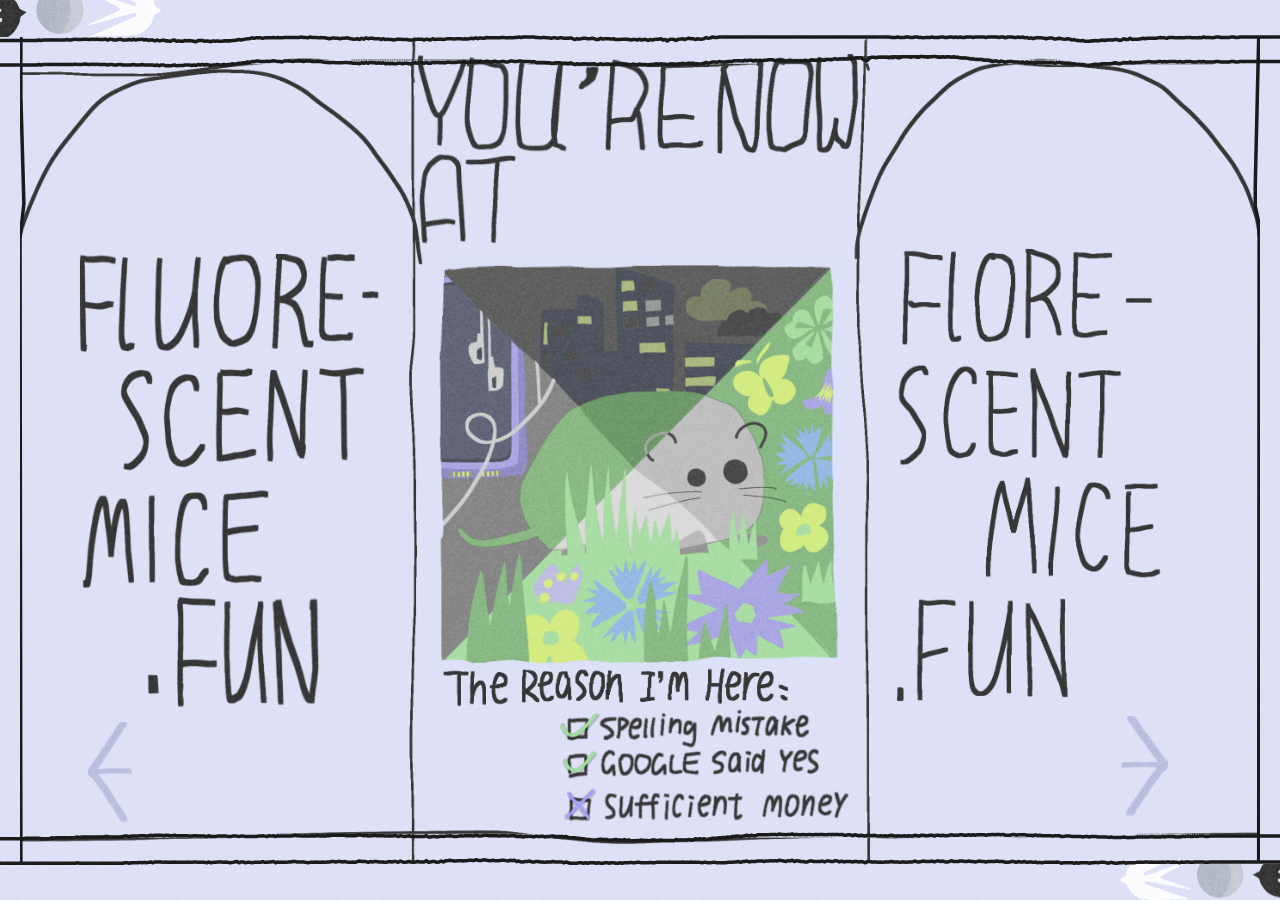
==== commit 25d78c0b: "feat(portfolio): sync latest projects, authentic covers, embedded Bilibili videos, updated-first cal" ====
--- a/public/index.html
+++ b/public/index.html
@@ -3,17 +3,30 @@
 <head>
   <meta charset="UTF-8" />
   <meta name="viewport" content="width=device-width, initial-scale=1, maximum-scale=1, user-scalable=no" />
-  <title>Attic — fluorescentmice.fun</title>
-  <link rel="icon" href="./favicon.ico" sizes="any" />
-  <link rel="icon" type="image/png" href="./favicon-32.png" sizes="32x32" />
-  <link rel="apple-touch-icon" href="./apple-touch-icon.png" />
+  <title>Attic · 阁楼 — fluorescentmice.fun</title>
+  <meta name="description" content="Guzi 的阁楼（Attic）— 游戏、工具与创作作品的个人站，fluorescentmice lab。" />
+  <meta name="theme-color" content="#0f172a" />
+  <link rel="icon" href="/favicon.ico" sizes="any" />
+  <link rel="icon" type="image/png" href="/favicon-48.png" sizes="48x48" />
+  <link rel="icon" type="image/png" href="/favicon-32.png" sizes="32x32" />
+  <link rel="icon" type="image/png" href="/favicon-16.png" sizes="16x16" />
+  <link rel="apple-touch-icon" href="/apple-touch-icon.png" />
+  <link rel="manifest" href="/site.webmanifest" />
+  <meta property="og:site_name" content="Attic · 阁楼" />
+  <meta property="og:title" content="Attic · 阁楼 — Guzi 的作品集" />
+  <meta property="og:description" content="Guzi 的阁楼（Attic）— 游戏、工具与创作作品的个人站，fluorescentmice lab。" />
+  <meta property="og:type" content="website" />
+  <meta property="og:url" content="https://attic.fluorescentmice.fun/" />
+  <meta property="og:image" content="/og-image.png" />
+  <meta name="twitter:card" content="summary_large_image" />
+  <meta name="twitter:image" content="/og-image.png" />
   <link rel="preconnect" href="https://fonts.googleapis.com" />
   <link rel="preconnect" href="https://fonts.gstatic.com" crossorigin />
   <link href="https://fonts.googleapis.com/css2?family=IBM+Plex+Mono:wght@400;500&family=Noto+Sans+SC:wght@500;600;700&family=Syne:wght@500;600;700&display=swap" rel="stylesheet" />
   <link rel="stylesheet" href="./cover.css" />
   <link rel="stylesheet" href="./enter.css" />
   <link rel="stylesheet" href="./home.css?v=20260919-folio" />
-  <link rel="stylesheet" href="./folio-editorial.css?v=20260921-editor" />
+  <link rel="stylesheet" href="./folio-editorial.css?v=20261116-v8" />
   <link rel="stylesheet" href="./splash.css" />
 </head>
 <body class="is-splash">
@@ -272,6 +285,6 @@
   <!-- procedural paper grain (runtime noise tile) -->
   <div class="paper-grain" id="paper-grain" aria-hidden="true"></div>
 
-  <script type="module" src="./cover.js?v=20260921-editor"></script>
+  <script type="module" src="./cover.js?v=20261116-v8"></script>
 </body>
 </html>
--- a/public/folio-editorial.css
+++ b/public/folio-editorial.css
@@ -24,28 +24,77 @@
 .folio-slide { position: relative; min-height: 0; padding: 24px 0 64px; margin-bottom: 28px; gap: 26px; border-bottom: 1px solid var(--line-strong); }
 .folio-tab { position: static; display: grid; gap: 14px; padding: 0; background: none; backdrop-filter: none; }
 .folio-tab__day { font: 10px var(--mono); letter-spacing: .06em; color: var(--accent); }
-.folio-tab__title { font-size: clamp(28px, 3.9vw, 57px); max-width: 23ch; line-height: 1.14; letter-spacing: -.045em; text-wrap: balance; }
-.folio-mag { grid-template-columns: repeat(12, minmax(0, 1fr)); gap: 28px 22px; grid-auto-flow: row; background: linear-gradient(90deg, var(--line) 1px, transparent 1px) 0 0 / calc(100% / 12) 100%; }
-.folio-slide[data-mag] .folio-mag__fig--cover { grid-column: 1 / 9; grid-row: 1; }
-.folio-slide[data-mag] .folio-mag__note { grid-column: 9 / 13; grid-row: 1; padding: 20px 0 0; background: none; border: 0; border-top: 1px solid var(--line-strong); box-shadow: none; gap: 15px; }
-.folio-slide[data-mag] .folio-mag__fig--cover[data-ar="port"] { grid-column: 1 / 7; }
-.folio-slide[data-mag] .folio-mag__fig--cover[data-ar="port"] ~ .folio-mag__note { grid-column: 8 / 13; }
-.folio-slide[data-mag="1"] .folio-mag__fig--cover { grid-column: 5 / 13; }
-.folio-slide[data-mag="1"] .folio-mag__note { grid-column: 1 / 5; }
-.folio-slide[data-mag="1"] .folio-mag__fig--cover[data-ar="port"] { grid-column: 7 / 13; }
-.folio-slide[data-mag="1"] .folio-mag__fig--cover[data-ar="port"] ~ .folio-mag__note { grid-column: 1 / 6; }
-.folio-slide[data-mag] .folio-mag__fig--extra { grid-column: span 5; grid-row: auto; }
-.folio-slide[data-mag] .folio-mag__fig--extra[data-slot="0"] { grid-column: 2 / 7; }
-.folio-slide[data-mag] .folio-mag__fig--extra[data-slot="1"] { grid-column: 8 / 13; margin-top: 64px; }
+.folio-tab__title { font-size: clamp(26px, 3.4vw, 50px); max-width: 26ch; line-height: 1.18; letter-spacing: -.035em; text-wrap: balance; }
+.folio-mag { grid-template-columns: repeat(12, minmax(0, 1fr)); gap: 28px 24px; grid-auto-flow: row; background: linear-gradient(90deg, var(--line) 1px, transparent 1px) 0 0 / calc(100% / 12) 100%; }
+.folio-slide[data-mag] .folio-mag__fig--cover { grid-column: 1 / 8; grid-row: 1; }
+.folio-slide[data-mag] .folio-mag__note { grid-column: 8 / 13; grid-row: 1; padding: 16px 0 0; background: none; border: 0; border-top: 1px solid var(--line-strong); box-shadow: none; gap: 16px; align-self: start; }
+.folio-slide[data-mag] .folio-mag__fig--cover[data-ar="port"] { grid-column: 1 / 6; }
+.folio-slide[data-mag] .folio-mag__fig--cover[data-ar="port"] ~ .folio-mag__note { grid-column: 7 / 13; }
+.folio-slide[data-mag] .folio-mag__fig--cover[data-ar="sq"]:not(.folio-mag__fig--anim) { grid-column: 1 / 4; align-self: start; }
+.folio-slide[data-mag] .folio-mag__fig--cover[data-ar="sq"]:not(.folio-mag__fig--anim) ~ .folio-mag__note { grid-column: 4 / 13; }
+.folio-slide[data-mag="1"] .folio-mag__fig--cover { grid-column: 6 / 13; }
+.folio-slide[data-mag="1"] .folio-mag__note { grid-column: 1 / 6; }
+.folio-slide[data-mag="1"] .folio-mag__fig--cover[data-ar="port"] { grid-column: 8 / 13; }
+.folio-slide[data-mag="1"] .folio-mag__fig--cover[data-ar="port"] ~ .folio-mag__note { grid-column: 1 / 7; }
+.folio-slide[data-mag="1"] .folio-mag__fig--cover[data-ar="sq"]:not(.folio-mag__fig--anim) { grid-column: 10 / 13; align-self: start; }
+.folio-slide[data-mag="1"] .folio-mag__fig--cover[data-ar="sq"]:not(.folio-mag__fig--anim) ~ .folio-mag__note { grid-column: 1 / 10; }
+.folio-slide[data-mag] .folio-mag__fig--extra { grid-column: span 6; grid-row: auto; }
+.folio-slide[data-mag] .folio-mag__fig--extra[data-slot="0"] { grid-column: 1 / 7; }
+.folio-slide[data-mag] .folio-mag__fig--extra[data-slot="1"] { grid-column: 7 / 13; margin-top: 36px; }
 .folio-slide[data-mag] .folio-mag__fig--extra[data-slot="2"] { grid-column: 3 / 11; }
-.folio-mag__fig img { max-height: 600px; object-fit: contain; object-position: left top; }
+.folio-slide[data-mag] .folio-mag__fig--extra:only-of-type { grid-column: 2 / 10; margin-top: 12px; }
+.folio-mag__fig img { max-height: 580px; width: auto; max-width: 100%; object-fit: contain; object-position: left top; border-radius: 4px; box-shadow: 0 4px 18px -6px rgba(24, 32, 45, .08); }
+.folio-mag__fig--cover[data-ar="sq"]:not(.folio-mag__fig--anim) img { max-width: 160px; max-height: 160px; border-radius: 28px; box-shadow: 0 10px 28px -6px rgba(24, 32, 45, .16); margin: 6px 0 14px; }
+.folio-mag__fig--extra[data-ar="sq"]:not(.folio-mag__fig--anim) img { max-width: 180px; max-height: 180px; border-radius: 24px; box-shadow: 0 8px 22px -6px rgba(24, 32, 45, .14); }
+.folio-mag__fig--icon img { max-width: 160px; max-height: 160px; border-radius: 24px; box-shadow: 0 6px 20px -4px rgba(24, 32, 45, .12); }
+/* --- Restored Animated GIF Presentation --- */
+.folio-mag__fig--anim {
+  width: auto;
+  max-width: 100%;
+}
+.folio-slide[data-mag] .folio-mag__fig--cover.folio-mag__fig--anim {
+  grid-column: 1 / 8;
+  align-self: start;
+}
+.folio-slide[data-mag="1"] .folio-mag__fig--cover.folio-mag__fig--anim {
+  grid-column: 6 / 13;
+  align-self: start;
+}
+.folio-slide[data-mag] .folio-mag__fig--extra.folio-mag__fig--anim {
+  grid-column: 2 / 11;
+  margin-top: 16px;
+}
+.folio-mag__fig--anim img {
+  max-height: 560px;
+  width: auto;
+  max-width: 100%;
+  border-radius: 6px;
+  box-shadow: 0 8px 24px -6px rgba(24, 32, 45, .16);
+  display: block;
+}
+.folio-mag__fig--anim img[src*="sunflower"] {
+  image-rendering: pixelated;
+  image-rendering: crisp-edges;
+  min-width: 180px;
+  width: 220px;
+  max-width: 100%;
+  height: auto;
+  padding: 14px;
+  background: rgba(255, 255, 255, 0.45);
+  border: 1px dashed rgba(0, 0, 0, 0.14);
+  border-radius: 14px;
+}
+.folio-slide[data-mag="1"] .folio-mag__fig--cover img { object-position: right top; }
 .folio-mag__fig--extra img { max-height: 440px; }
-.folio-mag__fig figcaption { font: 9px var(--mono); color: #73747f; border-top: 1px solid var(--line); margin-top: 10px; padding-top: 7px; letter-spacing: .06em; }
-.folio-card__blurb { font-size: 13px; line-height: 1.85; }
-.folio-card__tags { font-size: 10px; line-height: 1.7; color: #676873; }
+.folio-mag__fig figcaption { font: 10px/1.4 var(--mono); color: #626470; border-top: 1px solid var(--line); margin-top: 10px; padding-top: 8px; letter-spacing: .05em; }
+.folio-card__blurb { font-size: 13.5px; line-height: 1.88; color: #23262d; text-wrap: pretty; word-break: break-word; }
+.folio-card__tags { font: 11px/1.7 var(--mono); color: #5a5d68; padding: 4px 0; border-top: 1px dashed rgba(30, 40, 50, .1); border-bottom: 1px dashed rgba(30, 40, 50, .1); }
 .folio-slide__until { font: 12px var(--mono); color: #676873; }
-.folio-mag__dock { padding-top: 8px; }
+.folio-mag__dock { padding-top: 10px; display: flex; flex-wrap: wrap; gap: 8px; }
 .folio-slide--text[data-mag] .folio-mag__note { grid-column: 1 / 10; width: auto; padding: 24px 0; }
+.folio-card__deco { position: absolute; right: 14px; bottom: 6px; max-width: 110px; max-height: 110px; width: auto; height: auto; object-fit: contain; pointer-events: none; z-index: 2; opacity: .86; filter: drop-shadow(0 4px 12px rgba(24, 32, 45, .12)); transform-origin: center center; transition: transform .3s cubic-bezier(.2, .8, .2, 1), opacity .3s ease; }
+.folio-slide:hover .folio-card__deco { opacity: 1; transform: scale(1.08) rotate(3deg); }
+.folio-card__deco[data-pos="top-right"] { top: 12px; bottom: auto; right: 14px; }
 .home-foot { padding: 24px 0; }
 /* All three sticky levels meet the viewport edge on opaque paper: no top slit. */
 #works-grid { display: flex; flex-direction: column; gap: 0; border-top: 1px solid var(--line-strong); }
@@ -60,9 +109,125 @@
 .folio-year[data-year="计划"] .folio-year__mark { font-size: 30px; }
 .folio-year[data-year="计划"] .folio-year__mark::after { content: 'UP NEXT'; }
 .folio-year[data-year="计划"] .folio-month__mark { visibility: hidden; }
-.folio-tab { position: sticky; top: 0; z-index: 5; display: flex; align-items: baseline; gap: 16px; padding: 24px 0 20px; background: var(--paper); backdrop-filter: none; }
-.folio-tab__day { flex: 0 0 auto; font: 700 34px/1.15 var(--sans); letter-spacing: -.04em; font-variant-numeric: tabular-nums; }
-.folio-tab__title { font-size: clamp(23px, 2.6vw, 38px); max-width: none; }
+.folio-tab {
+  position: sticky; top: 0; z-index: 5;
+  display: flex; align-items: baseline; gap: 16px;
+  padding: 28px 30px 22px;
+  margin: 0 -14px 8px;
+  background: var(--paper);
+  border: 1px solid rgba(30, 40, 50, .07);
+  border-left-width: 2px;
+  border-top-right-radius: 4px;
+  border-bottom-right-radius: 2px;
+  box-shadow:
+    2px 3px 0 rgba(30, 40, 50, .035),
+    0 18px 40px -30px rgba(25, 30, 45, .22),
+    0 2px 0 rgba(255,255,255,.35) inset;
+  transform: rotate(var(--rot, 0deg)) translateY(0);
+  isolation: isolate;
+  overflow: hidden;
+  backdrop-filter: none;
+  transition: transform .35s ease, box-shadow .35s ease, filter .35s ease;
+}
+.folio-tab::after {
+  /* 细格纸纹（淡），增加便签纸质感 */
+  content: "";
+  position: absolute;
+  inset: 0;
+  pointer-events: none;
+  background:
+    linear-gradient(rgba(30, 40, 50, .028) 1px, transparent 1px) 0 0 / 22px 22px,
+    linear-gradient(90deg, rgba(30, 40, 50, .018) 1px, transparent 1px) 0 0 / 22px 22px;
+  mix-blend-mode: multiply;
+  opacity: .7;
+  border-top-right-radius: 4px;
+  border-bottom-right-radius: 2px;
+  z-index: -1;
+}
+/* ===== 莫兰迪淡彩 8 色便签色卡 =====
+   配色原则：低饱和、灰调、纸感、青/紫/黄/粉/绿/蓝/米/玫
+   每张便签 2 个 CSS var：轻微旋转角（模拟手工贴歪）/ 同色系深色（压印用） */
+.folio-tab[data-tint="0"] { background: #dbe9ec; --tint-deep: #7fa3ae; --rot: -0.18deg; }
+.folio-tab[data-tint="1"] { background: #e5dff0; --tint-deep: #9b8bc0; --rot: +0.14deg; }
+.folio-tab[data-tint="2"] { background: #f3ead4; --tint-deep: #bfa367; --rot: -0.10deg; }
+.folio-tab[data-tint="3"] { background: #f1dede; --tint-deep: #c08f9a; --rot: +0.16deg; }
+.folio-tab[data-tint="4"] { background: #dbe6d8; --tint-deep: #86a67f; --rot: -0.12deg; }
+.folio-tab[data-tint="5"] { background: #dfe4ec; --tint-deep: #8b9ac0; --rot: +0.22deg; }
+.folio-tab[data-tint="6"] { background: #ece1d2; --tint-deep: #b09a79; --rot: -0.16deg; }
+.folio-tab[data-tint="7"] { background: #ecdbe1; --tint-deep: #bd8fa2; --rot: +0.18deg; }
+
+/* hover 浮起——让便签有「从本子上掀起来一点点」的质感 */
+.folio-tab:hover {
+  transform: rotate(calc(var(--rot, 0deg) + 0.12deg)) translateY(-1px);
+  box-shadow:
+    3px 5px 0 rgba(30, 40, 50, .05),
+    0 28px 50px -32px rgba(25, 30, 45, .28),
+    0 2px 0 rgba(255,255,255,.45) inset;
+}
+
+.folio-tab__day {
+  flex: 0 0 auto;
+  font: 700 34px/1.15 var(--sans);
+  letter-spacing: -.04em;
+  font-variant-numeric: tabular-nums;
+  color: rgba(25, 30, 45, .78);
+  position: relative;
+  padding: 0 14px 0 4px;
+}
+/* 日期左侧细竖分隔线（老胶片 perforation） */
+.folio-tab__day::before {
+  content: "";
+  position: absolute;
+  right: 0; top: 18%;
+  height: 64%;
+  width: 1px;
+  background: rgba(30, 40, 50, .12);
+}
+.folio-tab__title {
+  font-size: clamp(23px, 2.6vw, 38px);
+  max-width: none;
+  position: relative;
+  padding-right: 80px;
+  line-height: 1.22;
+}
+.folio-tab__title-text {
+  position: relative;
+  z-index: 1;
+}
+/* ===== 止日期压印水印（便签右下角，同色系深色加深纸面，超出便签裁掉） ===== */
+.folio-tab__until {
+  position: absolute;
+  right: 12px;
+  bottom: 4px;
+  font: 700 clamp(42px, 4.6vw, 86px)/1 var(--sans);
+  letter-spacing: -.05em;
+  font-variant-numeric: tabular-nums;
+  font-feature-settings: "tnum" on, "lnum" on;
+  color: color-mix(in srgb, var(--tint-deep, #93a3ab) 62%, transparent);
+  -webkit-text-stroke: 1px color-mix(in srgb, var(--tint-deep, #93a3ab) 40%, transparent);
+  user-select: none;
+  pointer-events: none;
+  white-space: nowrap;
+  text-align: right;
+  z-index: 0;
+  mix-blend-mode: multiply;
+}
+/* 系列成员（.folio-slide--member）的便签稍微缩小，显得层级低一级 */
+.folio-slide--member .folio-tab {
+  margin: 0 -4px 6px;
+  padding: 16px 20px 14px;
+}
+.folio-slide--member .folio-tab__until {
+  font-size: clamp(28px, 2.6vw, 48px);
+  right: 8px;
+  bottom: 0;
+}
+/* 状态为计划中/未定的作品：整体加浅绿灰调提示 */
+.folio-slide[data-born=""] .folio-tab,
+.folio-slide[data-until=""] .folio-tab,
+.folio-slide .folio-tab.is-planned {
+  filter: saturate(.92) brightness(.995);
+}
 .folio-slide { padding-top: 0; }
 .folio-mag:not(:has(.folio-mag__fig--cover)) .folio-mag__note { grid-column: 1 / -1; grid-row: 1; }
 .folio-slide--text .folio-mag { background: none; }
@@ -135,3 +300,77 @@
   .folio-chip { max-width: 44px; }
   .folio-chip:hover, .folio-chip:focus-visible { max-width: 12rem; }
 }
+
+/* --- Bilibili Video Embed --- */
+.folio-mag__fig--video {
+  grid-column: 1 / 11;
+  margin: 18px 0 6px;
+  width: 100%;
+}
+
+.folio-slide[data-mag="1"] .folio-mag__fig--video {
+  grid-column: 2 / 12;
+  margin: 18px 0 6px;
+  width: 100%;
+}
+
+.folio-video-wrap {
+  position: relative;
+  width: 100%;
+  max-width: 680px;
+  aspect-ratio: 16 / 9;
+  background: #0f1117;
+  border-radius: 8px;
+  overflow: hidden;
+  box-shadow: 0 8px 24px -6px rgba(24, 32, 45, 0.16), 0 0 0 1px rgba(0, 0, 0, 0.08);
+}
+
+.folio-video-iframe {
+  position: absolute;
+  top: 0;
+  left: 0;
+  width: 100%;
+  height: 100%;
+  border: 0;
+  display: block;
+}
+
+.folio-video-caption {
+  display: flex;
+  justify-content: space-between;
+  align-items: center;
+  flex-wrap: wrap;
+  gap: 8px;
+  font: 10px/1.4 var(--mono);
+  color: #626470;
+  border-top: 1px solid var(--line);
+  margin-top: 10px;
+  padding-top: 8px;
+  letter-spacing: .05em;
+  max-width: 680px;
+}
+
+.folio-video-link {
+  font: 11px/1.4 var(--sans, sans-serif);
+  color: #0284c7;
+  text-decoration: none;
+  font-weight: 500;
+  transition: opacity .15s;
+}
+
+.folio-video-link:hover {
+  text-decoration: underline;
+  opacity: .85;
+}
+
+@media (max-width: 900px) {
+  .folio-slide[data-mag] .folio-mag__fig--video,
+  .folio-slide[data-mag="1"] .folio-mag__fig--video {
+    grid-column: 1 / -1;
+    margin-top: 16px;
+  }
+  .folio-video-wrap,
+  .folio-video-caption {
+    max-width: 100%;
+  }
+}
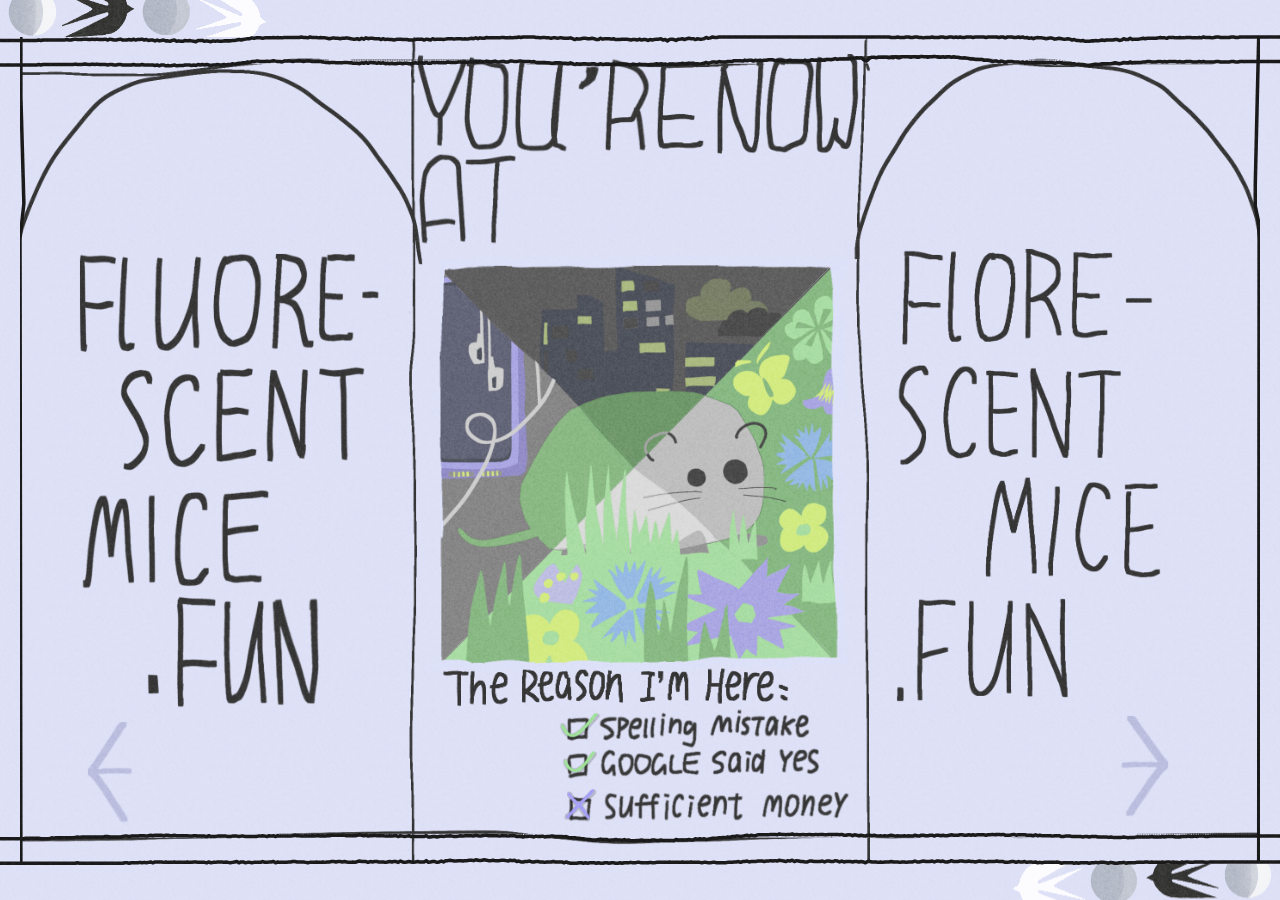
==== commit c269fe04: "fix(favicon): enlarge mouse face to full bleed with zero edge padding, add cache-busting v20261117" ====
--- a/public/index.html
+++ b/public/index.html
@@ -6,11 +6,11 @@
   <title>Attic · 阁楼 — fluorescentmice.fun</title>
   <meta name="description" content="Guzi 的阁楼（Attic）— 游戏、工具与创作作品的个人站，fluorescentmice lab。" />
   <meta name="theme-color" content="#0f172a" />
-  <link rel="icon" href="/favicon.ico" sizes="any" />
-  <link rel="icon" type="image/png" href="/favicon-48.png" sizes="48x48" />
-  <link rel="icon" type="image/png" href="/favicon-32.png" sizes="32x32" />
-  <link rel="icon" type="image/png" href="/favicon-16.png" sizes="16x16" />
-  <link rel="apple-touch-icon" href="/apple-touch-icon.png" />
+  <link rel="icon" href="/favicon.ico?v=20261117-large" sizes="any" />
+  <link rel="icon" type="image/png" href="/favicon-48.png?v=20261117-large" sizes="48x48" />
+  <link rel="icon" type="image/png" href="/favicon-32.png?v=20261117-large" sizes="32x32" />
+  <link rel="icon" type="image/png" href="/favicon-16.png?v=20261117-large" sizes="16x16" />
+  <link rel="apple-touch-icon" href="/apple-touch-icon.png?v=20261117-large" />
   <link rel="manifest" href="/site.webmanifest" />
   <meta property="og:site_name" content="Attic · 阁楼" />
   <meta property="og:title" content="Attic · 阁楼 — Guzi 的作品集" />
